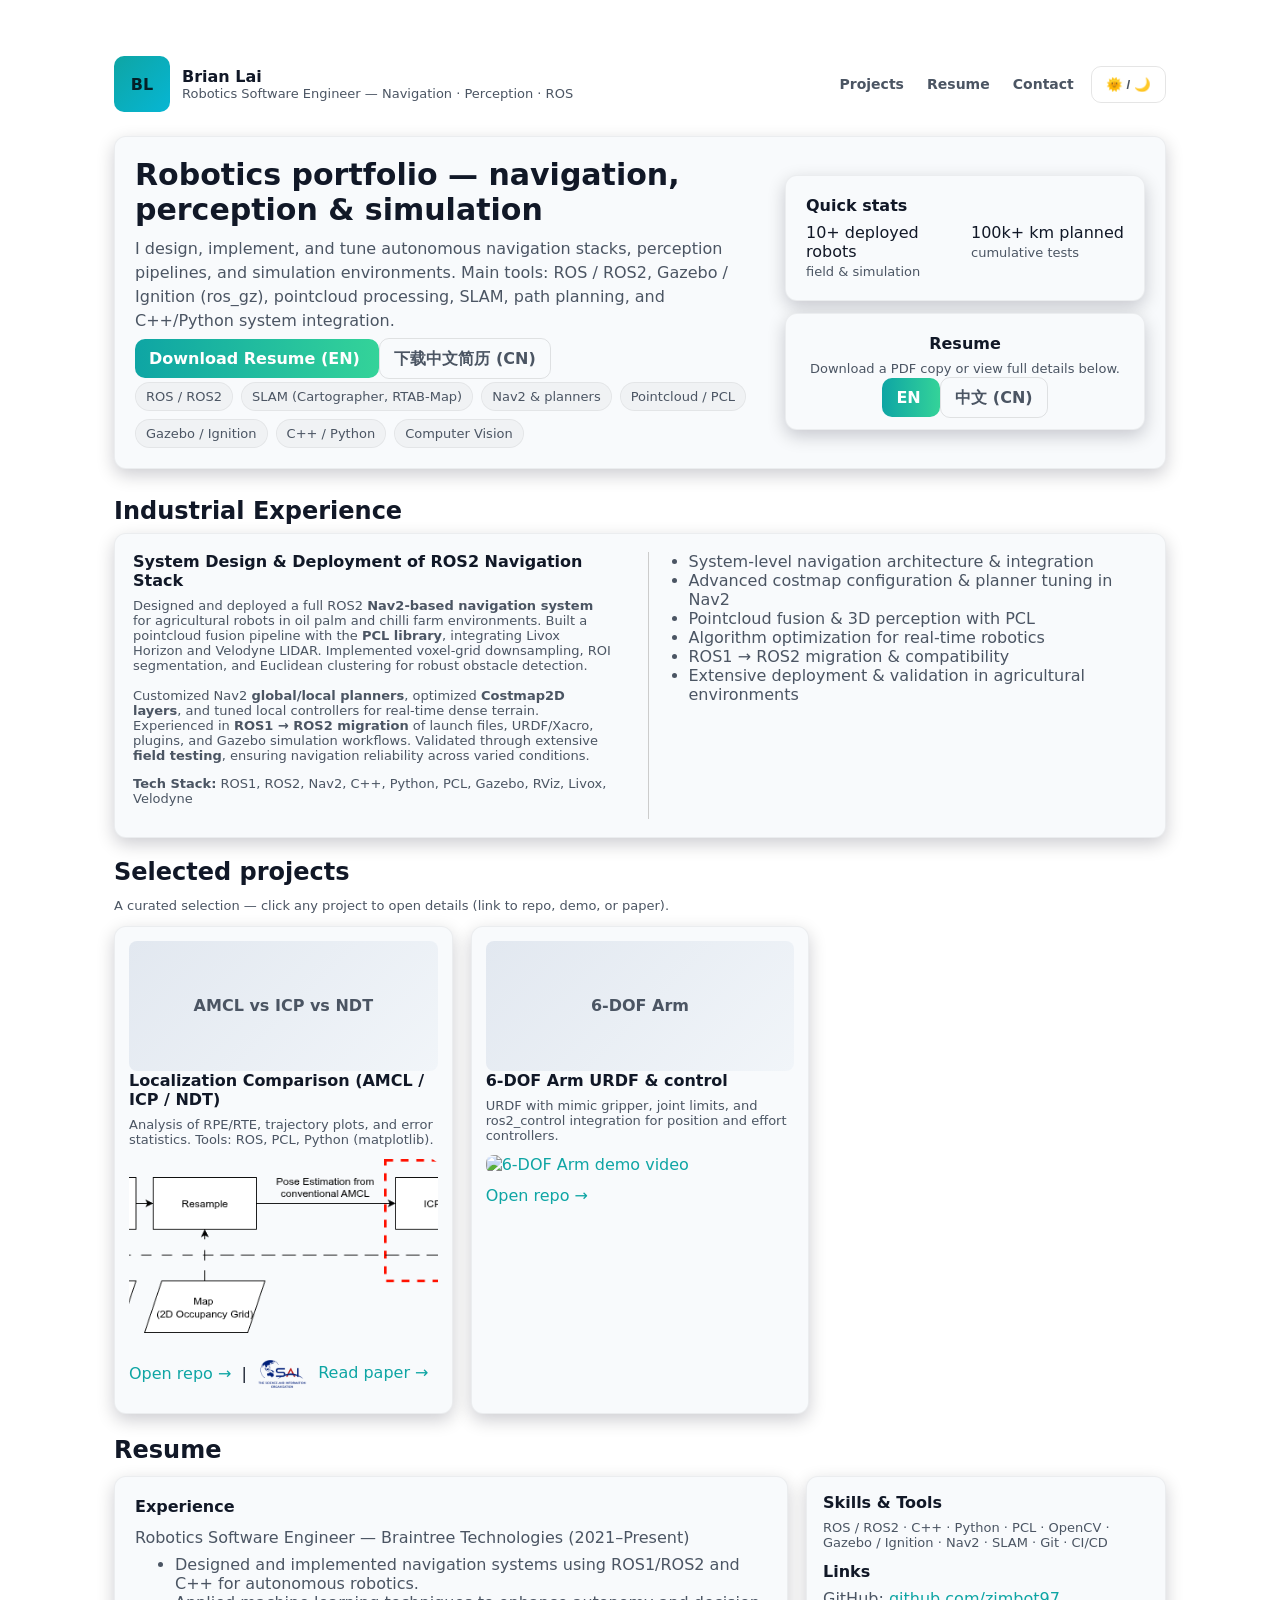
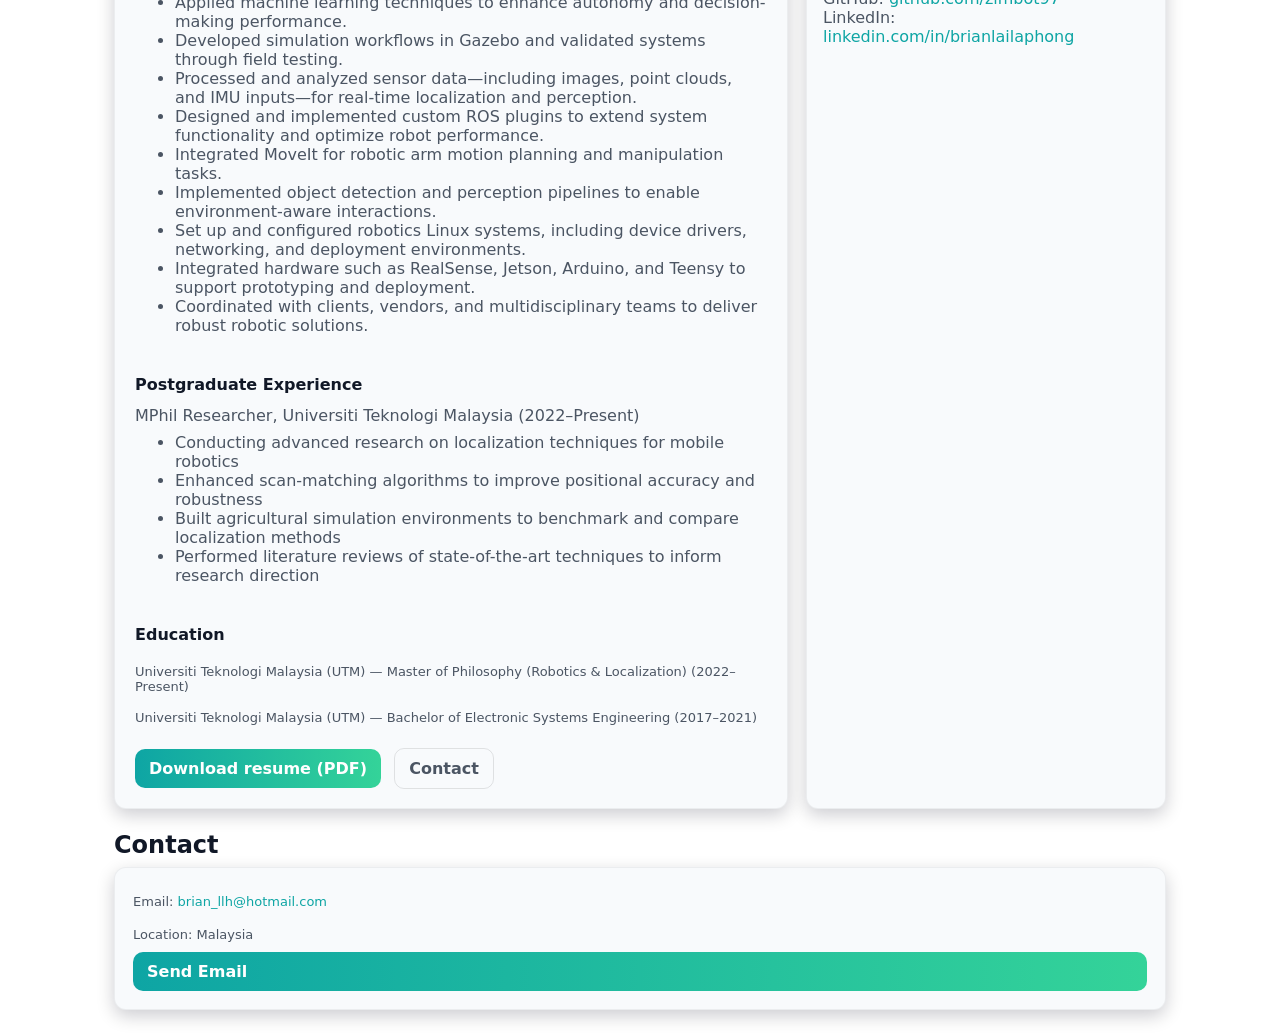
==== index.html @ ad62691c "button too long" ====
<!doctype html>
<html lang="en">
<head>
  <meta charset="utf-8" />
  <meta name="viewport" content="width=device-width,initial-scale=1" />
  <title>Robotics Portfolio — Brian Lai</title>
  <meta name="description" content="Robotics portfolio and resume — navigation, perception, simulation, and ROS projects." />
  <style>
    :root {
      --bg: #ffffff;
      --card: #f8fafc;
      --muted: #4b5563;
      --accent: #0ea5a4;
      --text: #111827;
    }

    [data-theme="dark"] {
      --bg: #0f1724;
      --card: #0b1220;
      --muted: #9aa4b2;
      --accent: #6ee7b7;
      --text: #e6eef6;
    }

    
    * { box-sizing: border-box; }
    html,body {
      height:100%;
      margin:0;
      font-family: Inter, ui-sans-serif, system-ui, -apple-system, "Segoe UI", Roboto, "Helvetica Neue", Arial;
      color: var(--text);
      /* background: linear-gradient(180deg,#f1f5f9 0%, var(--bg) 100%); */
      transition: background 0.3s, color 0.3s;
    }
    /* [data-theme="dark"] body {
      background: linear-gradient(180deg,#071428 0%, var(--bg) 100%);
    } */
     [data-theme="dark"] body {
      background: #000000;
    }

    /* Industrial section layout */
    .industrial-container {
      display: flex;
      gap: 20px;
    }

    .industrial-left {
      flex: 1;
      padding-right: 16px;
    }

    .industrial-divider {
      width: 1px;
      background: #ccc;
    }

    .industrial-right {
      flex: 1;
    }

    .industrial-right ul {
      margin: 0;
      padding-left: 20px;
      color: var(--muted);
    }

/* Responsive: hide left + divider on small screens */
@media (max-width: 768px) {
  .industrial-container {
    flex-direction: column;
  }
  .industrial-left,
  .industrial-divider {
    display: none;
  }
  .industrial-right {
    width: 100%;
  }
}

    a { color: var(--accent); text-decoration:none; }
    .wrap{max-width:1100px;margin:32px auto;padding:24px}
    header{display:flex;align-items:center;justify-content:space-between;margin-bottom:24px}
    .brand{display:flex;gap:12px;align-items:center}
    .logo{width:56px;height:56px;border-radius:10px;background:linear-gradient(135deg,#0ea5a4,#06b6d4);display:flex;align-items:center;justify-content:center;font-weight:700;color:#042028}
    nav a{margin-left:18px;font-weight:600;font-size:14px;color:var(--muted)}
    .hero{display:grid;grid-template-columns:1fr 360px;gap:28px;align-items:center;margin-bottom:28px}
    .card{background: var(--card);padding:20px;border-radius:12px;box-shadow:0 6px 18px rgba(2,6,23,0.2);border:1px solid rgba(0,0,0,0.05)}
    h1{margin:0;font-size:30px}
    p.lead{color:var(--muted);margin-top:10px;line-height:1.5}
    .ctas{margin-top:16px;display:flex;gap:12px}
    .btn{padding:10px 14px;border-radius:10px;font-weight:700;border:none;cursor:pointer}
    .btn-primary{background:linear-gradient(90deg,var(--accent),#34d399);color:#fff}
    .btn-ghost{background:transparent;color:var(--muted);border:1px solid rgba(0,0,0,0.1)}
    [data-theme="dark"] .btn-ghost{border:1px solid rgba(255,255,255,0.04)}
    .skills{display:flex;gap:8px;flex-wrap:wrap;margin-top:12px}
    .chip{background:rgba(0,0,0,0.03);padding:6px 10px;border-radius:999px;font-size:13px;color:var(--muted);border:1px solid rgba(0,0,0,0.05)}
    [data-theme="dark"] .chip{background:rgba(255,255,255,0.02);border:1px solid rgba(255,255,255,0.02)}

    /* Projects grid */
    .grid{display:grid;grid-template-columns:repeat(3,1fr);gap:18px}
    .project-title{font-size:16px;margin:0}
    .meta{color:var(--muted);font-size:13px;margin-top:8px}
    .proj-img{height:130px;border-radius:8px;background:linear-gradient(135deg,#e2e8f0,#f1f5f9);display:flex;align-items:center;justify-content:center;color:var(--muted);font-weight:700}
    [data-theme="dark"] .proj-img{background:linear-gradient(135deg,#072033,#0b1320)}

    /* Resume & contact */
    .two-col{display:grid;grid-template-columns:1fr 360px;gap:18px}
    .resume-card{display:flex;flex-direction:column;gap:12px}
    .download{display:inline-flex;align-items:center;gap:8px}

    footer{margin-top:36px;color:var(--muted);font-size:13px;text-align:center}

    /* Responsive */
    @media (max-width:960px){.hero{grid-template-columns:1fr} .two-col{grid-template-columns:1fr} .grid{grid-template-columns:repeat(2,1fr)} }
    @media (max-width:560px){.grid{grid-template-columns:1fr} .brand .logo{width:46px;height:46px}} 
  </style>
</head>
<body>
  <div class="wrap">
    <header>
      <div class="brand">
        <div class="logo">BL</div>
        <div>
          <div style="font-weight:800">Brian Lai</div>
          <div style="font-size:13px;color:var(--muted)">Robotics Software Engineer — Navigation · Perception · ROS</div>
        </div>
      </div>
      <nav>
        <a href="#projects">Projects</a>
        <a href="#resume">Resume</a>
        <a href="#contact">Contact</a>
        <!-- Theme toggle button -->
        <button id="theme-toggle" class="btn btn-ghost" style="margin-left:12px">🌞 / 🌙</button>
      </nav>
    </header>

    <!-- Hero -->
    <section class="hero card">
      <div>
        <h1>Robotics portfolio — navigation, perception & simulation</h1>
        <p class="lead">I design, implement, and tune autonomous navigation stacks, perception pipelines, and simulation environments. Main tools: ROS / ROS2, Gazebo / Ignition (ros_gz), pointcloud processing, SLAM, path planning, and C++/Python system integration.</p>

        <!-- <div class="ctas">
          <a class="btn btn-primary" href="#projects">View projects</a>
          <a class="btn btn-ghost" href="#resume">Download resume</a>
        </div> -->
        <a class="btn btn-primary" href="./resource/resume.pdf" download>
          Download Resume (EN)
        </a>

        <a class="btn btn-ghost" 
          href="./resource/resume_cn.pdf" 
          download 
          style="margin-top:8px">
          下载中文简历 (CN)
        </a>

        <div class="skills" aria-hidden>
          <div class="chip">ROS / ROS2</div>
          <div class="chip">SLAM (Cartographer, RTAB-Map)</div>
          <div class="chip">Nav2 & planners</div>
          <div class="chip">Pointcloud / PCL</div>
          <div class="chip">Gazebo / Ignition</div>
          <div class="chip">C++ / Python</div>
          <div class="chip">Computer Vision</div>
        </div>
      </div>

      <aside style="display:flex;flex-direction:column;gap:12px">
        <div class="card">
          <div style="font-weight:700">Quick stats</div>
          <div style="display:flex;gap:12px;margin-top:8px">
            <div style="flex:1;">10+ deployed robots<br><span class="meta">field & simulation</span></div>
            <div style="flex:1;">100k+ km planned<br><span class="meta">cumulative tests</span></div>
          </div>
        </div>

        <div class="card" style="text-align:center">
          <div style="font-weight:700">Resume</div>
          <div class="meta">Download a PDF copy or view full details below.</div>
          <div style="margin-top:12px">
            <!-- <a class="btn btn-primary" href="./resource/resume.pdf" download>Download resume (PDF)</a> -->
          <a class="btn btn-primary" href="./resource/resume.pdf" download>
            EN
          </a>

          <a class="btn btn-ghost" 
            href="./resource/resume_cn.pdf" 
            download 
            style="margin-top:8px">
            中文 (CN)
          </a>
          </div>
        </div>
      </aside>
    </section>

    <!-- Industrial -->
    <section id="industrial" style="margin-top:22px">
      <h2 style="margin-bottom:8px">Industrial Experience</h2>
      <div class="card" style="padding:18px; width:100%">

        <div class="industrial-container">
          <!-- Left (paragraph / detailed text) -->
          <div class="industrial-left">
            <h3 class="project-title">System Design & Deployment of ROS2 Navigation Stack</h3>
            <p class="meta">
              Designed and deployed a full ROS2 <b>Nav2-based navigation system</b> for agricultural robots 
              in oil palm and chilli farm environments. Built a pointcloud fusion pipeline with the <b>PCL library</b>, 
              integrating Livox Horizon and Velodyne LIDAR. Implemented voxel-grid downsampling, ROI segmentation, 
              and Euclidean clustering for robust obstacle detection. <br><br>
              Customized Nav2 <b>global/local planners</b>, optimized <b>Costmap2D layers</b>, 
              and tuned local controllers for real-time dense terrain. 
              Experienced in <b>ROS1 → ROS2 migration</b> of launch files, URDF/Xacro, plugins, 
              and Gazebo simulation workflows. Validated through extensive <b>field testing</b>, 
              ensuring navigation reliability across varied conditions.
            </p>
            <p class="meta" style="margin-top:8px">
              <b>Tech Stack:</b> ROS1, ROS2, Nav2, C++, Python, PCL, Gazebo, RViz, Livox, Velodyne
            </p>
          </div>

          <!-- Divider -->
          <div class="industrial-divider"></div>

          <!-- Right (point form) -->
          <div class="industrial-right">
            <ul>
              <li>System-level navigation architecture & integration</li>
              <li>Advanced costmap configuration & planner tuning in Nav2</li>
              <li>Pointcloud fusion & 3D perception with PCL</li>
              <li>Algorithm optimization for real-time robotics</li>
              <li>ROS1 → ROS2 migration & compatibility</li>
              <li>Extensive deployment & validation in agricultural environments</li>
            </ul>
          </div>
        </div>
      </div>
    </section>





    <!-- Projects -->
    <section id="projects" style="margin-top:18px">
      <h2 style="margin-bottom:12px">Selected projects</h2>
      <p class="meta">A curated selection — click any project to open details (link to repo, demo, or paper).</p>
      <div class="grid" style="margin-top:12px">

        <article class="card" style="padding:14px">
          <div class="proj-img">AMCL vs ICP vs NDT</div>
          <h3 class="project-title">Localization Comparison (AMCL / ICP / NDT)</h3>
          <div class="meta">
            Analysis of RPE/RTE, trajectory plots, and error statistics.  
            Tools: ROS, PCL, Python (matplotlib).
          </div>

          <!-- GitHub Thumbnail -->
          <div style="margin-top:12px">
            <a href="https://github.com/zimbot97/ros2_ws" target="_blank">
              <img src="./resource/proposed-high-res_1 11 Aug.png" 
                  alt="AMCL vs ICP vs NDT project thumbnail" 
                  style="width:100%; aspect-ratio:16/9; object-fit:cover; border-radius:8px">
            </a>
          </div>

          <!-- Links -->
          <div style="margin-top:12px">
            <a href="https://github.com/zimbot97/ros2_ws" aria-label="Open project">Open repo →</a> &nbsp;|&nbsp; 
            <a href="https://thesai.org/Publications/ViewPaper?Volume=16&Issue=3&Code=ijacsa&SerialNo=100" aria-label="Read paper">
              <img src="./resource/sai.png" alt="Paper Logo" style="height:50px; vertical-align:middle; margin-right:6px;">
              Read paper →
            </a>
          </div>
        </article>

        <article class="card" style="padding:14px">
          <div class="proj-img">6-DOF Arm</div>
          <h3 class="project-title">6-DOF Arm URDF & control</h3>
          <div class="meta">
            URDF with mimic gripper, joint limits, and ros2_control integration for position and effort controllers.
          </div>

          <!-- YouTube Thumbnail -->
          <div style="margin-top:12px">
            <a href="https://www.youtube.com/watch?v=IXoSNhc9wtE" target="_blank">
              <img src="https://img.youtube.com/vi/IXoSNhc9wtE/0.jpg" 
                  alt="6-DOF Arm demo video" 
                  style="width:100%; aspect-ratio:16/9; object-fit:cover; border-radius:8px">
            </a>
          </div>

          <!-- GitHub Link -->
          <div style="margin-top:12px">
            <a href="https://github.com/zimbot97/6dof_robotics_arm">Open repo →</a>
          </div>
        </article>


      </div>
    </section>

    

    <!-- Resume -->
    <section id="resume" style="margin-top:22px">
      <h2 style="margin-bottom:8px">Resume</h2>
      <div class="two-col" style="margin-top:12px">
        <div class="card resume-card">
          
          <!-- Experience -->
          <div style="font-weight:800">Experience</div>
          <div style="color:var(--muted)">
            Robotics Software Engineer — Braintree Technologies (2021–Present)
            <ul style="margin-top:8px;color:var(--muted)">
              <li>Designed and implemented navigation systems using ROS1/ROS2 and C++ for autonomous robotics.</li>
              <li>Applied machine learning techniques to enhance autonomy and decision-making performance.</li>
              <li>Developed simulation workflows in Gazebo and validated systems through field testing.</li>
              <li>Processed and analyzed sensor data—including images, point clouds, and IMU inputs—for real-time localization and perception.</li>
              <li>Designed and implemented custom ROS plugins to extend system functionality and optimize robot performance.</li>
              <li>Integrated MoveIt for robotic arm motion planning and manipulation tasks.</li>
              <li>Implemented object detection and perception pipelines to enable environment-aware interactions.</li>
              <li>Set up and configured robotics Linux systems, including device drivers, networking, and deployment environments.</li>
              <li>Integrated hardware such as RealSense, Jetson, Arduino, and Teensy to support prototyping and deployment.</li>
              <li>Coordinated with clients, vendors, and multidisciplinary teams to deliver robust robotic solutions.</li>
            </ul>
          </div>

          <!-- Postgraduate Experience -->
          <div style="font-weight:800;margin-top:12px">Postgraduate Experience</div>
          <div style="color:var(--muted)">
            MPhil Researcher, Universiti Teknologi Malaysia (2022–Present)
            <ul style="margin-top:8px;color:var(--muted)">
              <li>Conducting advanced research on localization techniques for mobile robotics</li>
              <li>Enhanced scan-matching algorithms to improve positional accuracy and robustness</li>
              <li>Built agricultural simulation environments to benchmark and compare localization methods</li>
              <li>Performed literature reviews of state-of-the-art techniques to inform research direction</li>
            </ul>
          </div>

          <!-- Education -->
          <div style="font-weight:800;margin-top:12px">Education</div>
          <div class="meta">
            Universiti Teknologi Malaysia (UTM) — Master of Philosophy (Robotics & Localization) (2022–Present)
          </div>
          <div class="meta" style="margin-top:4px">
            Universiti Teknologi Malaysia (UTM) — Bachelor of Electronic Systems Engineering (2017–2021)
          </div>

          <!-- Resume download & contact -->
          <div style="margin-top:12px">
            <a class="btn btn-primary download" href="./resource/resume.pdf" download>Download resume (PDF)</a>
            <a class="btn btn-ghost" style="margin-left:8px" href="#contact">Contact</a>
          </div>
        </div>

        <!-- Sidebar -->
        <aside class="card" style="padding:16px">
          <div style="font-weight:700">Skills & Tools</div>
          <div class="meta" style="margin-top:8px">
            ROS / ROS2 · C++ · Python · PCL · OpenCV · Gazebo / Ignition · Nav2 · SLAM · Git · CI/CD
          </div>

          <div style="margin-top:12px">
            <div style="font-weight:700">Links</div>
            <div style="margin-top:8px;color:var(--muted)">
              <div>GitHub: <a href="https://github.com/zimbot97">github.com/zimbot97</a></div>
              <div>LinkedIn: <a href="https://linkedin.com/in/brianlailaphong">linkedin.com/in/brianlailaphong</a></div>
            </div>
          </div>
        </aside>
      </div>
    </section>

    <!-- Contact -->
    <section id="contact" style="margin-top:22px">
      <h2 style="margin-bottom:8px">Contact</h2>
      <div class="card" style="padding:18px;display:flex;flex-direction:column;gap:10px">
        <div class="meta">Email: <a href="mailto:brian_llh@hotmail.com">brian_llh@hotmail.com</a></div>
        <div class="meta">Location: Malaysia</div>

        <!-- Mailto button -->
        <a class="btn btn-primary" 
          href="mailto:brian_llh@hotmail.com?subject=Contact from Website&body=Hi Brian,">
          Send Email
        </a>
      </div>
    </section>

  </div>

  <script>
    const root = document.documentElement;
    const toggleBtn = document.getElementById("theme-toggle");

    // Load saved theme or system preference
    const savedTheme = localStorage.getItem("theme");
    if (savedTheme) {
      root.setAttribute("data-theme", savedTheme);
    } else if (window.matchMedia("(prefers-color-scheme: dark)").matches) {
      root.setAttribute("data-theme", "dark");
    }

    toggleBtn.addEventListener("click", () => {
      if (root.getAttribute("data-theme") === "dark") {
        root.setAttribute("data-theme", "light");
        localStorage.setItem("theme", "light");
      } else {
        root.setAttribute("data-theme", "dark");
        localStorage.setItem("theme", "dark");
      }
    });
  </script>

  <!-- Google tag (gtag.js) -->
<script async src="https://www.googletagmanager.com/gtag/js?id=G-XYKCB21JE3"></script>
<script>
  window.dataLayer = window.dataLayer || [];
  function gtag(){dataLayer.push(arguments);}
  gtag('js', new Date());

  gtag('config', 'G-XYKCB21JE3');
</script>
</body>
</html>
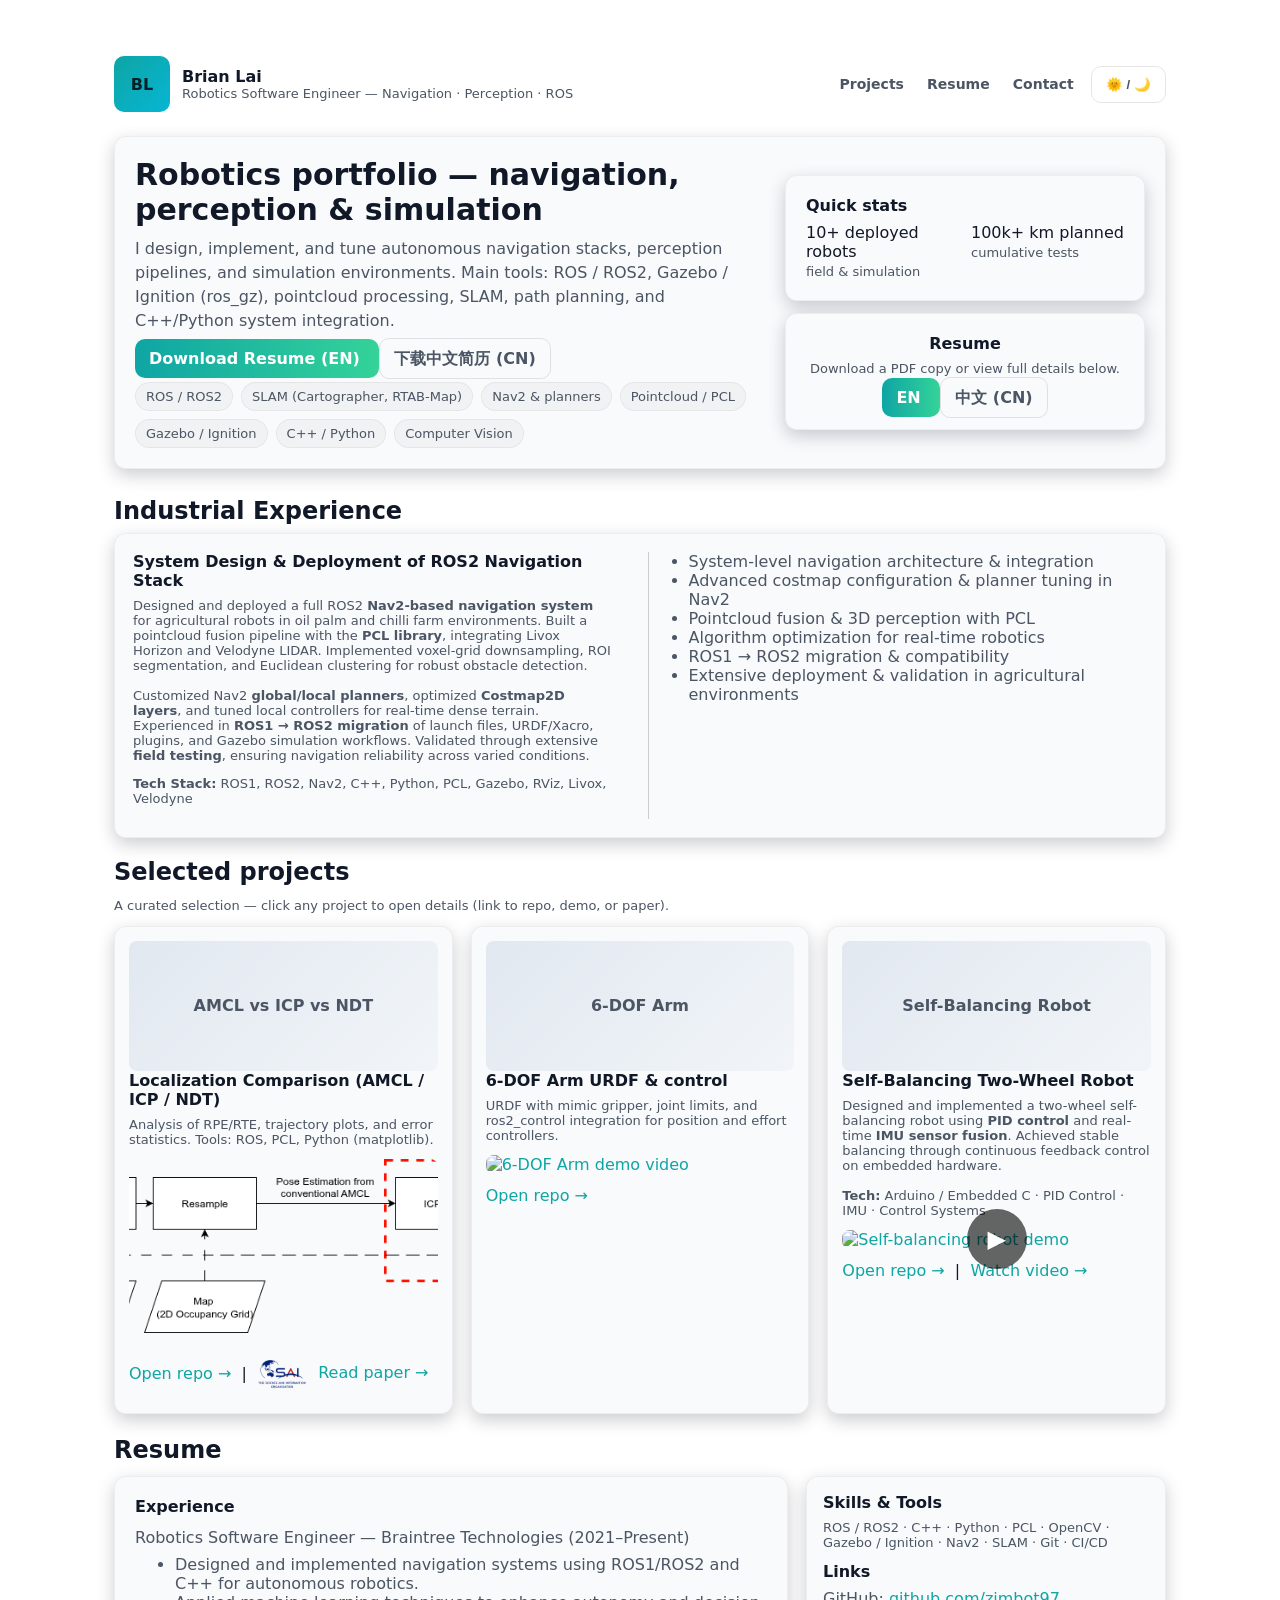
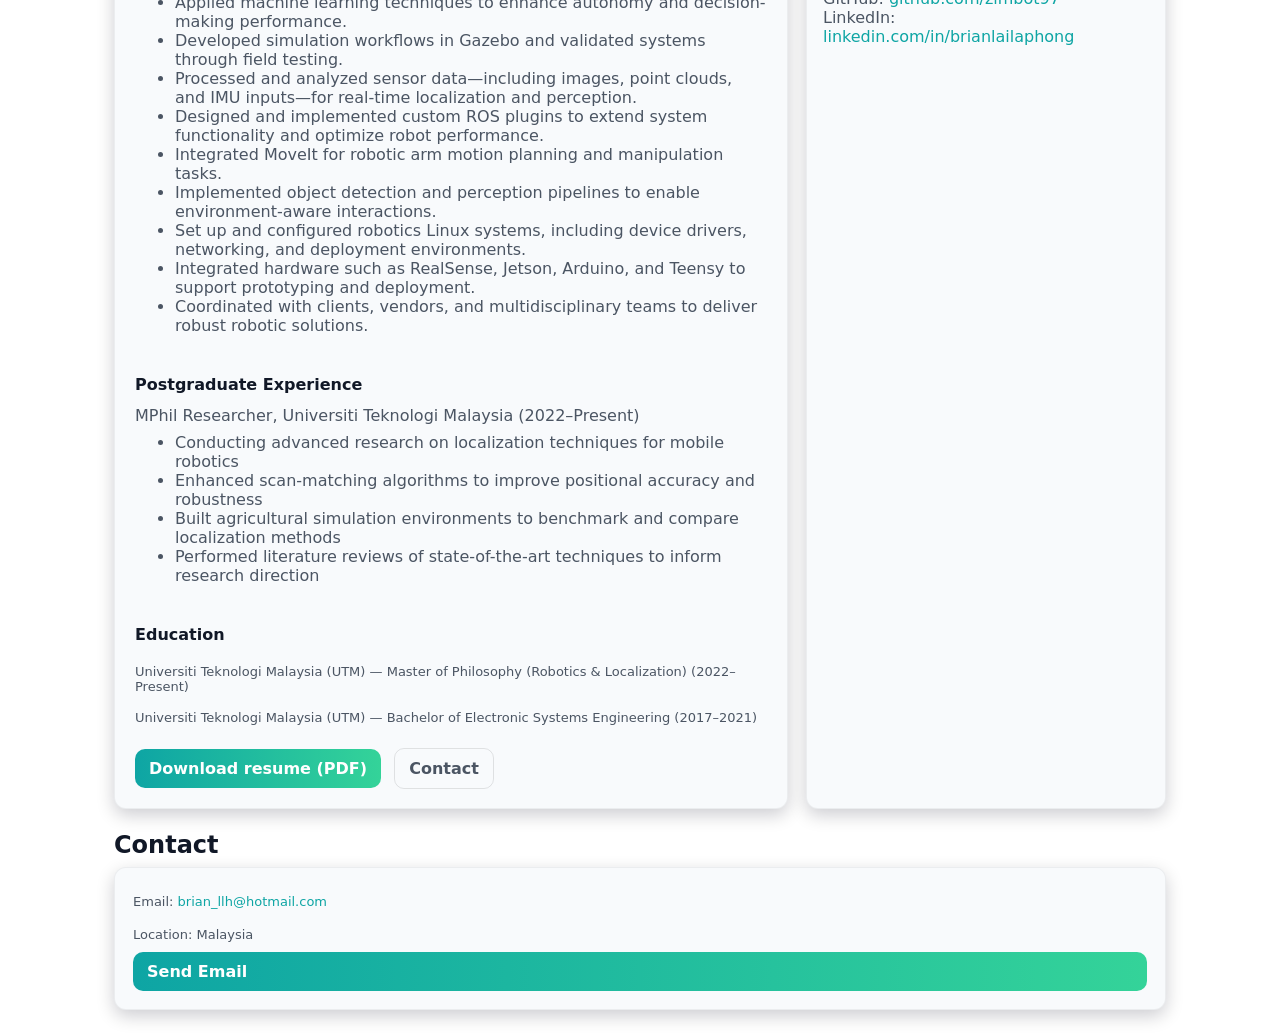
==== commit 6ca5f02a: "Update index.html" ====
--- a/index.html
+++ b/index.html
@@ -296,6 +296,59 @@
           <!-- GitHub Link -->
           <div style="margin-top:12px">
             <a href="https://github.com/zimbot97/6dof_robotics_arm">Open repo →</a>
+          </div>
+        </article>
+
+        <article class="card" style="padding:14px">
+          <div class="proj-img">Self-Balancing Robot</div>
+          <h3 class="project-title">Self-Balancing Two-Wheel Robot</h3>
+
+          <div class="meta">
+            Designed and implemented a two-wheel self-balancing robot using 
+            <b>PID control</b> and real-time <b>IMU sensor fusion</b>.
+            Achieved stable balancing through continuous feedback control 
+            on embedded hardware.
+            <br><br>
+            <b>Tech:</b> Arduino / Embedded C · PID Control · IMU · Control Systems
+          </div>
+
+          <!-- YouTube Thumbnail with Play Button -->
+          <div style="margin-top:12px; position:relative;">
+            <a href="https://www.youtube.com/watch?v=rlDmU0SHkQA" target="_blank">
+              <img 
+                src="https://img.youtube.com/vi/rlDmU0SHkQA/maxresdefault.jpg"
+                alt="Self-balancing robot demo"
+                style="width:100%; aspect-ratio:16/9; object-fit:cover; border-radius:8px"
+              >
+              
+              <!-- Play button overlay -->
+              <div style="
+                position:absolute;
+                top:50%; left:50%;
+                transform:translate(-50%, -50%);
+                background:rgba(0,0,0,0.6);
+                border-radius:50%;
+                width:60px; height:60px;
+                display:flex;
+                align-items:center;
+                justify-content:center;
+                color:white;
+                font-size:24px;
+              ">
+                ▶
+              </div>
+            </a>
+          </div>
+
+          <!-- Links -->
+          <div style="margin-top:12px">
+            <a href="https://github.com/zimbot97/Self-balancing-two-wheels-robot" target="_blank">
+              Open repo →
+            </a>
+            &nbsp;|&nbsp;
+            <a href="https://www.youtube.com/watch?v=rlDmU0SHkQA" target="_blank">
+              Watch video →
+            </a>
           </div>
         </article>
 
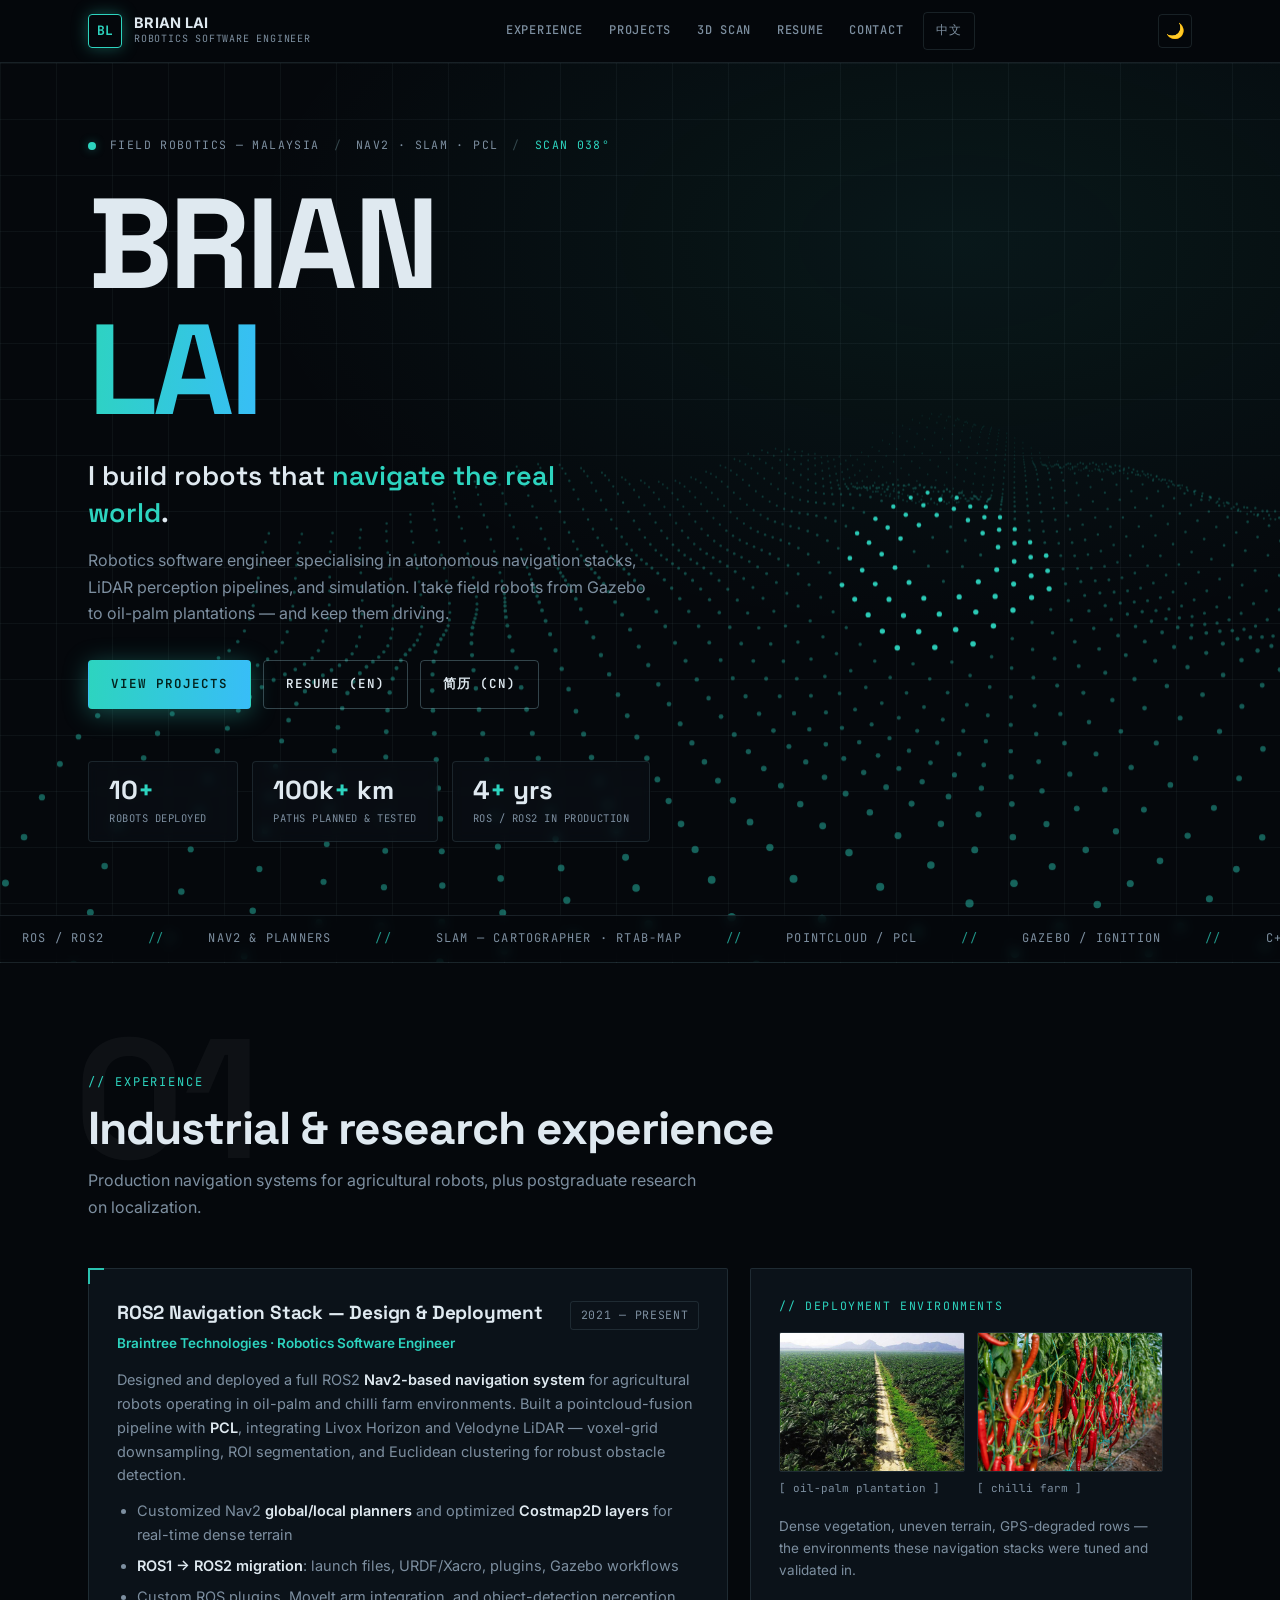
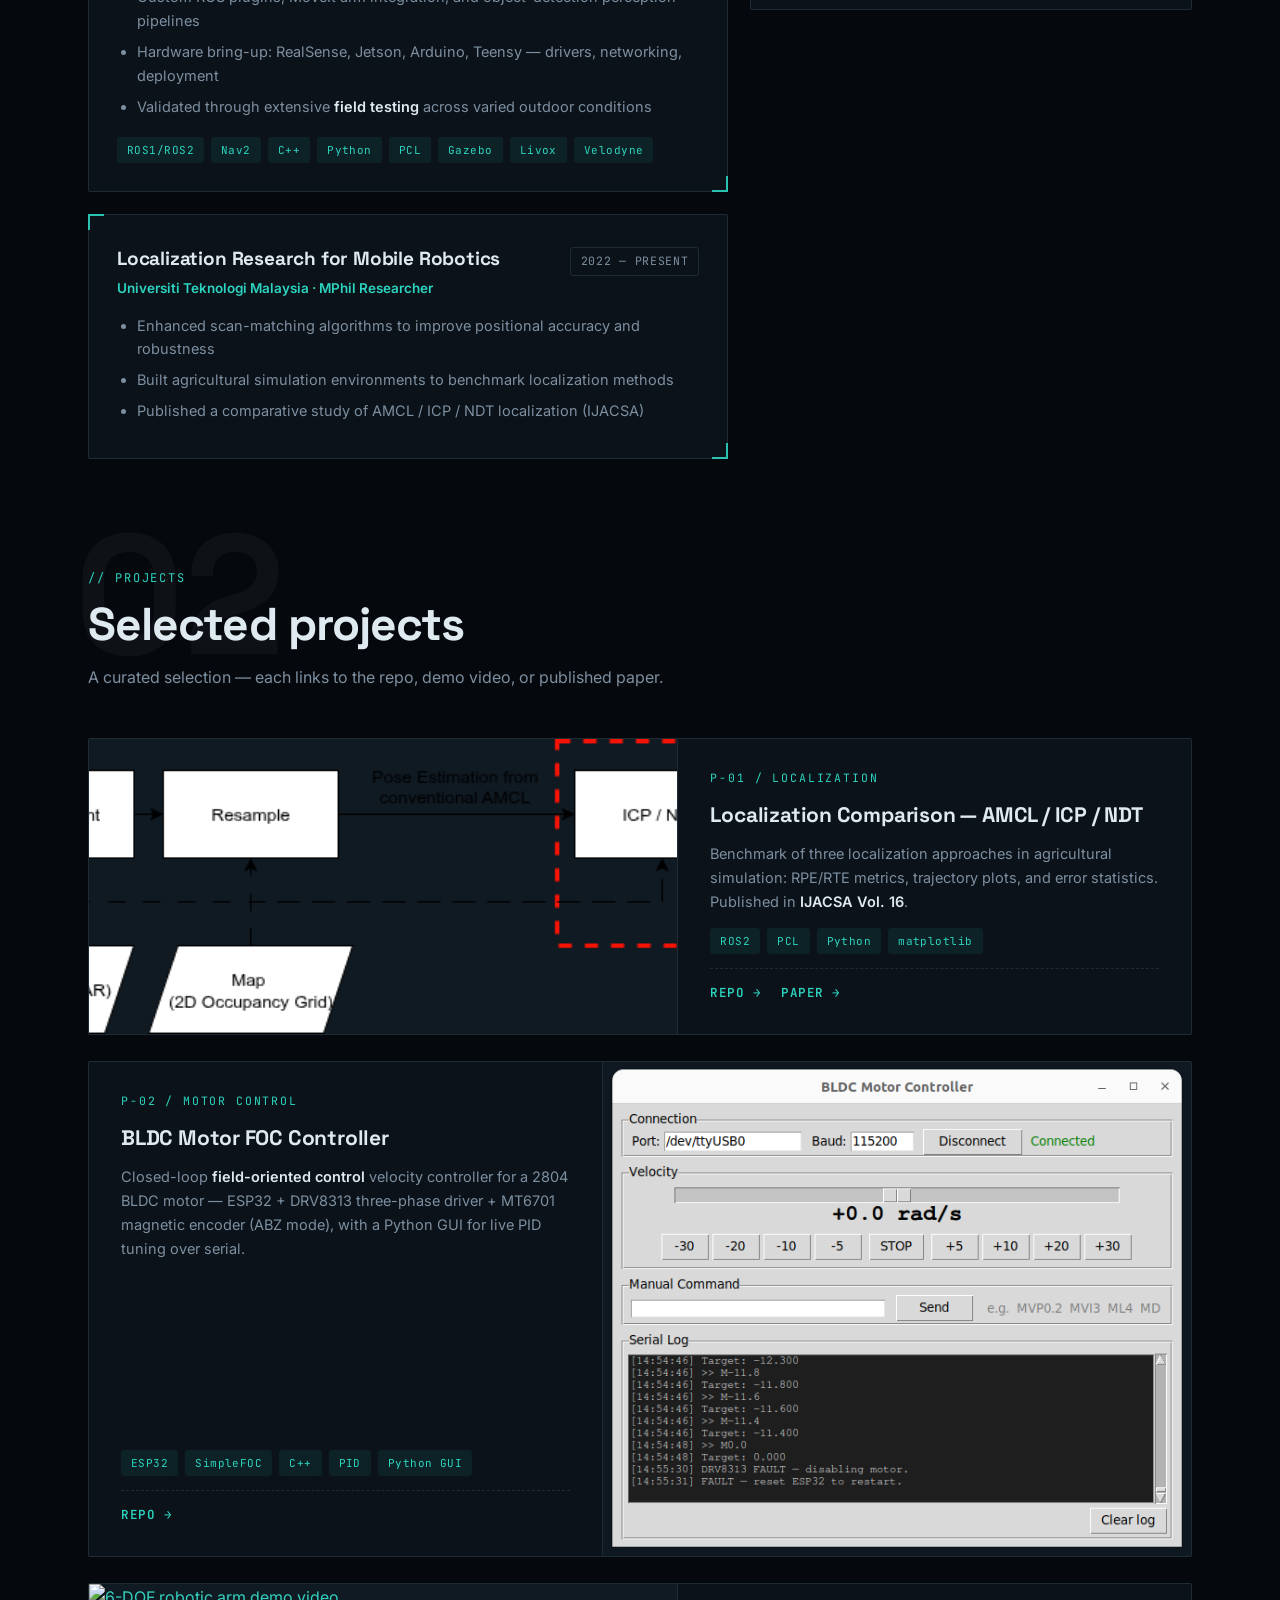
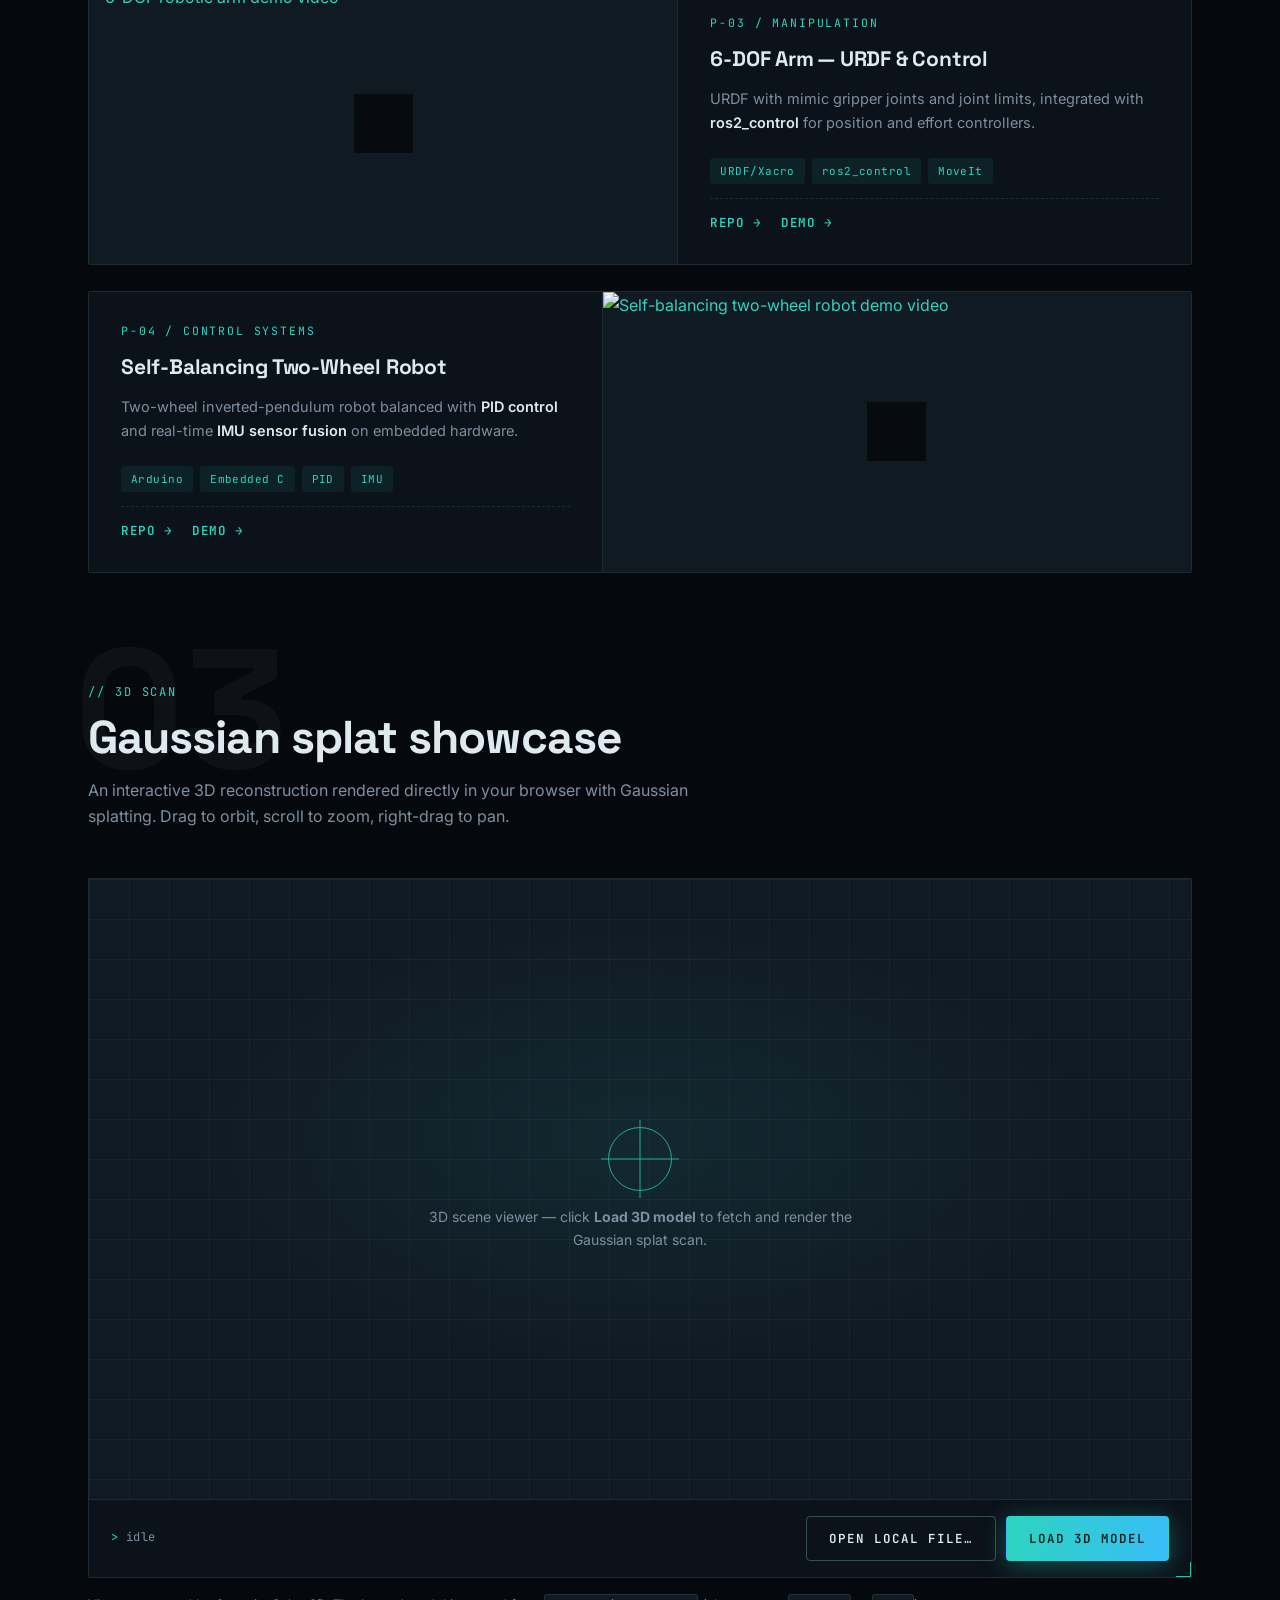
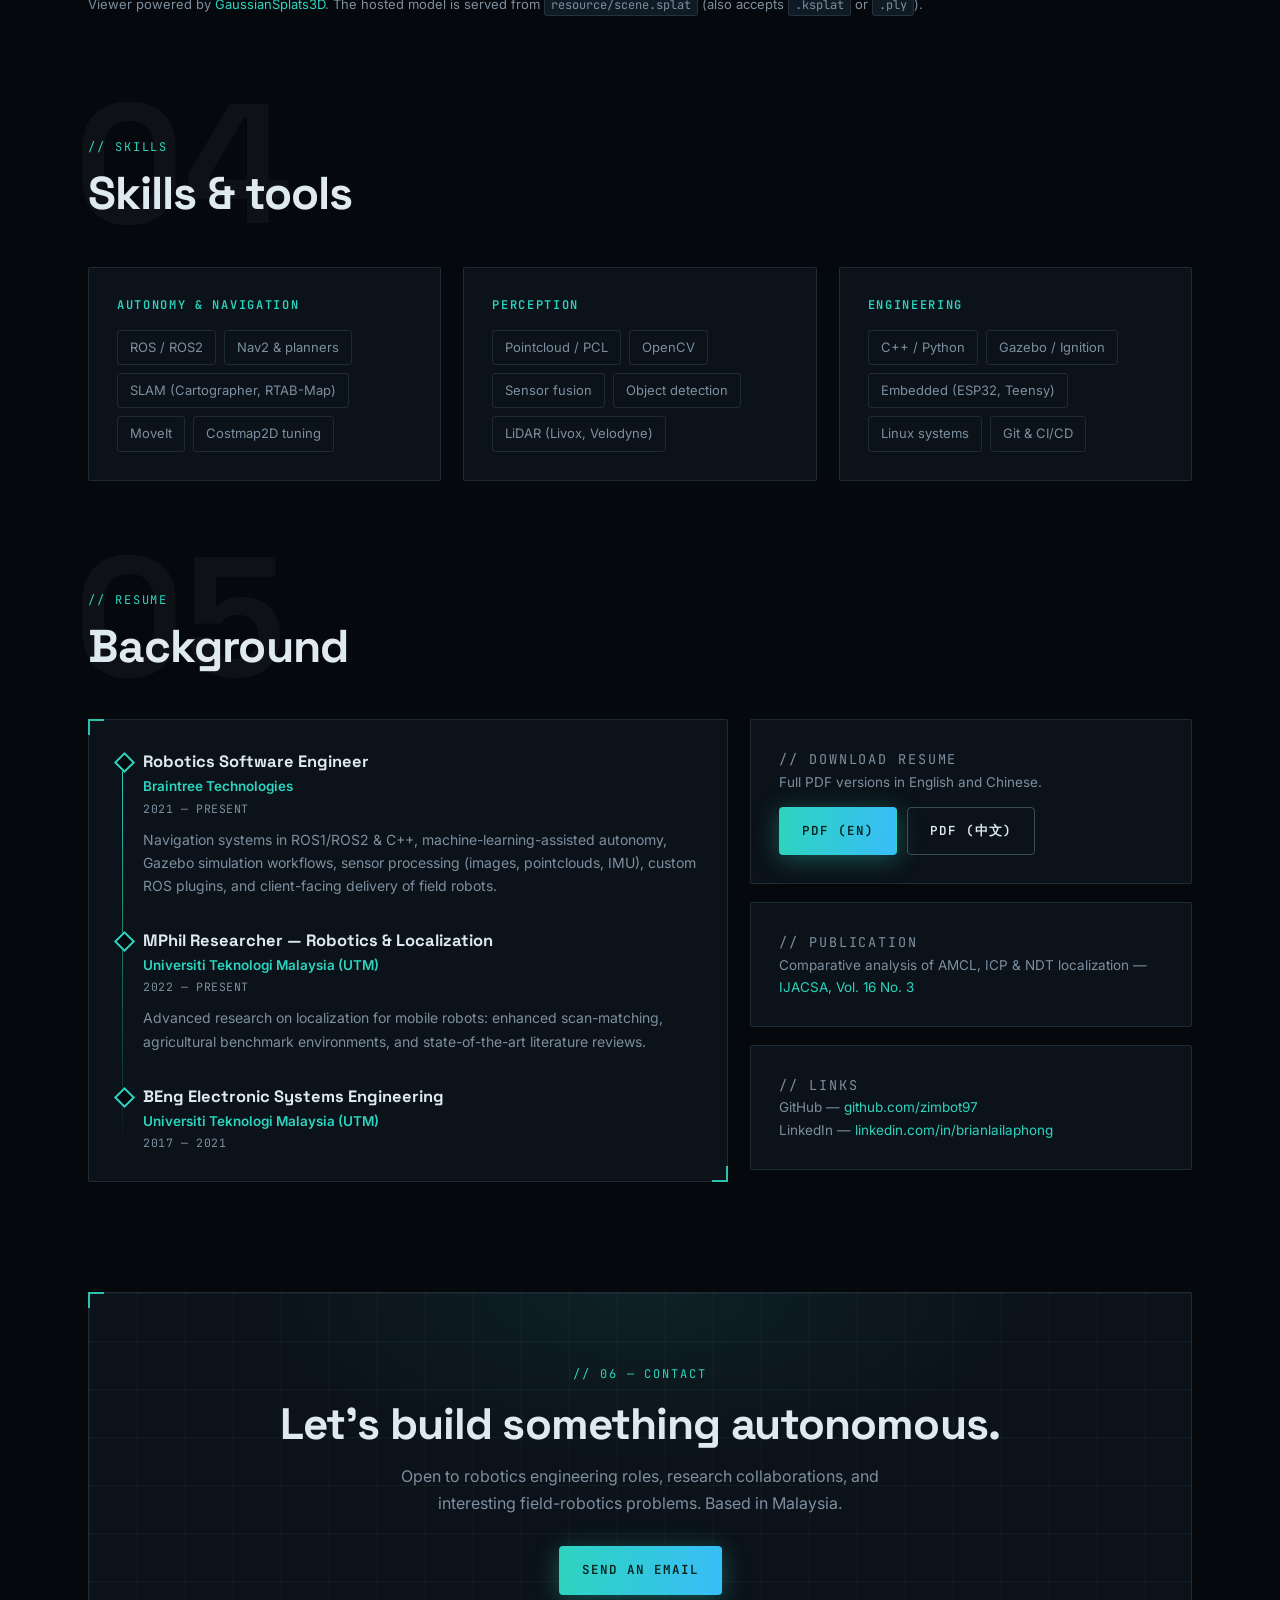
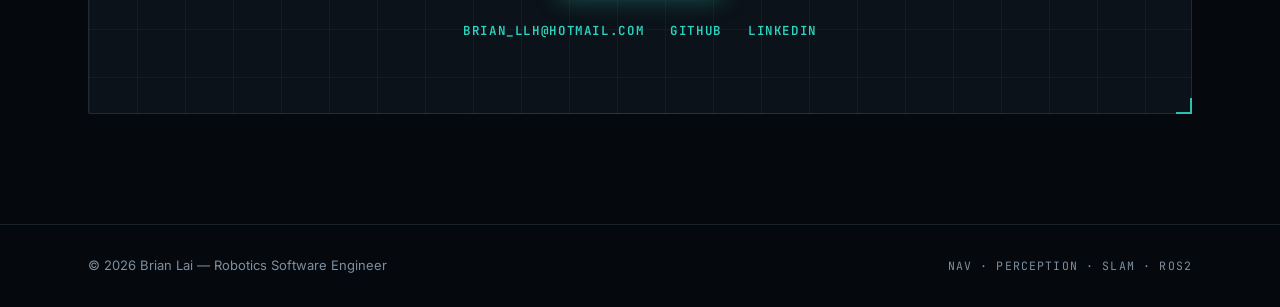
==== commit 801eb5be: "redesign modern" ====
--- a/index.html
+++ b/index.html
@@ -3,479 +3,467 @@
 <head>
   <meta charset="utf-8" />
   <meta name="viewport" content="width=device-width,initial-scale=1" />
-  <title>Robotics Portfolio — Brian Lai</title>
-  <meta name="description" content="Robotics portfolio and resume — navigation, perception, simulation, and ROS projects." />
-  <style>
-    :root {
-      --bg: #ffffff;
-      --card: #f8fafc;
-      --muted: #4b5563;
-      --accent: #0ea5a4;
-      --text: #111827;
+  <title>Brian Lai — Robotics Software Engineer</title>
+  <meta name="description" content="Robotics portfolio of Brian Lai — autonomous navigation, perception, SLAM, and ROS/ROS2 systems for field robots." />
+  <meta property="og:title" content="Brian Lai — Robotics Software Engineer" />
+  <meta property="og:description" content="Autonomous navigation, perception, SLAM, and ROS/ROS2 systems for field robots." />
+  <meta property="og:type" content="website" />
+
+  <link rel="preconnect" href="https://fonts.googleapis.com" />
+  <link rel="preconnect" href="https://fonts.gstatic.com" crossorigin />
+  <link href="https://fonts.googleapis.com/css2?family=Inter:wght@400;500;600;700&family=Space+Grotesk:wght@500;600;700&family=JetBrains+Mono:wght@400;500;600&display=swap" rel="stylesheet" />
+  <link rel="stylesheet" href="./assets/style.css" />
+
+  <!-- Gaussian splat viewer (lazy-loaded on demand by assets/main.js) -->
+  <script type="importmap">
+  {
+    "imports": {
+      "three": "https://unpkg.com/three@0.160.0/build/three.module.js",
+      "@mkkellogg/gaussian-splats-3d": "https://unpkg.com/@mkkellogg/gaussian-splats-3d@0.4/build/gaussian-splats-3d.module.js"
     }
-
-    [data-theme="dark"] {
-      --bg: #0f1724;
-      --card: #0b1220;
-      --muted: #9aa4b2;
-      --accent: #6ee7b7;
-      --text: #e6eef6;
-    }
-
-    
-    * { box-sizing: border-box; }
-    html,body {
-      height:100%;
-      margin:0;
-      font-family: Inter, ui-sans-serif, system-ui, -apple-system, "Segoe UI", Roboto, "Helvetica Neue", Arial;
-      color: var(--text);
-      /* background: linear-gradient(180deg,#f1f5f9 0%, var(--bg) 100%); */
-      transition: background 0.3s, color 0.3s;
-    }
-    /* [data-theme="dark"] body {
-      background: linear-gradient(180deg,#071428 0%, var(--bg) 100%);
-    } */
-     [data-theme="dark"] body {
-      background: #000000;
-    }
-
-    /* Industrial section layout */
-    .industrial-container {
-      display: flex;
-      gap: 20px;
-    }
-
-    .industrial-left {
-      flex: 1;
-      padding-right: 16px;
-    }
-
-    .industrial-divider {
-      width: 1px;
-      background: #ccc;
-    }
-
-    .industrial-right {
-      flex: 1;
-    }
-
-    .industrial-right ul {
-      margin: 0;
-      padding-left: 20px;
-      color: var(--muted);
-    }
-
-/* Responsive: hide left + divider on small screens */
-@media (max-width: 768px) {
-  .industrial-container {
-    flex-direction: column;
   }
-  .industrial-left,
-  .industrial-divider {
-    display: none;
-  }
-  .industrial-right {
-    width: 100%;
-  }
-}
-
-    a { color: var(--accent); text-decoration:none; }
-    .wrap{max-width:1100px;margin:32px auto;padding:24px}
-    header{display:flex;align-items:center;justify-content:space-between;margin-bottom:24px}
-    .brand{display:flex;gap:12px;align-items:center}
-    .logo{width:56px;height:56px;border-radius:10px;background:linear-gradient(135deg,#0ea5a4,#06b6d4);display:flex;align-items:center;justify-content:center;font-weight:700;color:#042028}
-    nav a{margin-left:18px;font-weight:600;font-size:14px;color:var(--muted)}
-    .hero{display:grid;grid-template-columns:1fr 360px;gap:28px;align-items:center;margin-bottom:28px}
-    .card{background: var(--card);padding:20px;border-radius:12px;box-shadow:0 6px 18px rgba(2,6,23,0.2);border:1px solid rgba(0,0,0,0.05)}
-    h1{margin:0;font-size:30px}
-    p.lead{color:var(--muted);margin-top:10px;line-height:1.5}
-    .ctas{margin-top:16px;display:flex;gap:12px}
-    .btn{padding:10px 14px;border-radius:10px;font-weight:700;border:none;cursor:pointer}
-    .btn-primary{background:linear-gradient(90deg,var(--accent),#34d399);color:#fff}
-    .btn-ghost{background:transparent;color:var(--muted);border:1px solid rgba(0,0,0,0.1)}
-    [data-theme="dark"] .btn-ghost{border:1px solid rgba(255,255,255,0.04)}
-    .skills{display:flex;gap:8px;flex-wrap:wrap;margin-top:12px}
-    .chip{background:rgba(0,0,0,0.03);padding:6px 10px;border-radius:999px;font-size:13px;color:var(--muted);border:1px solid rgba(0,0,0,0.05)}
-    [data-theme="dark"] .chip{background:rgba(255,255,255,0.02);border:1px solid rgba(255,255,255,0.02)}
-
-    /* Projects grid */
-    .grid{display:grid;grid-template-columns:repeat(3,1fr);gap:18px}
-    .project-title{font-size:16px;margin:0}
-    .meta{color:var(--muted);font-size:13px;margin-top:8px}
-    .proj-img{height:130px;border-radius:8px;background:linear-gradient(135deg,#e2e8f0,#f1f5f9);display:flex;align-items:center;justify-content:center;color:var(--muted);font-weight:700}
-    [data-theme="dark"] .proj-img{background:linear-gradient(135deg,#072033,#0b1320)}
-
-    /* Resume & contact */
-    .two-col{display:grid;grid-template-columns:1fr 360px;gap:18px}
-    .resume-card{display:flex;flex-direction:column;gap:12px}
-    .download{display:inline-flex;align-items:center;gap:8px}
-
-    footer{margin-top:36px;color:var(--muted);font-size:13px;text-align:center}
-
-    /* Responsive */
-    @media (max-width:960px){.hero{grid-template-columns:1fr} .two-col{grid-template-columns:1fr} .grid{grid-template-columns:repeat(2,1fr)} }
-    @media (max-width:560px){.grid{grid-template-columns:1fr} .brand .logo{width:46px;height:46px}} 
-  </style>
+  </script>
 </head>
 <body>
-  <div class="wrap">
-    <header>
-      <div class="brand">
+
+  <!-- ================= Navigation ================= -->
+  <nav class="nav">
+    <div class="wrap nav-inner">
+      <a class="brand" href="#top">
         <div class="logo">BL</div>
         <div>
-          <div style="font-weight:800">Brian Lai</div>
-          <div style="font-size:13px;color:var(--muted)">Robotics Software Engineer — Navigation · Perception · ROS</div>
-        </div>
-      </div>
-      <nav>
+          <div class="brand-name">BRIAN LAI</div>
+          <div class="brand-role">Robotics Software Engineer</div>
+        </div>
+      </a>
+
+      <div class="nav-links" id="nav-links">
+        <a href="#experience">Experience</a>
         <a href="#projects">Projects</a>
+        <a href="#showcase">3D Scan</a>
         <a href="#resume">Resume</a>
         <a href="#contact">Contact</a>
-        <!-- Theme toggle button -->
-        <button id="theme-toggle" class="btn btn-ghost" style="margin-left:12px">🌞 / 🌙</button>
-      </nav>
-    </header>
-
-    <!-- Hero -->
-    <section class="hero card">
-      <div>
-        <h1>Robotics portfolio — navigation, perception & simulation</h1>
-        <p class="lead">I design, implement, and tune autonomous navigation stacks, perception pipelines, and simulation environments. Main tools: ROS / ROS2, Gazebo / Ignition (ros_gz), pointcloud processing, SLAM, path planning, and C++/Python system integration.</p>
-
-        <!-- <div class="ctas">
-          <a class="btn btn-primary" href="#projects">View projects</a>
-          <a class="btn btn-ghost" href="#resume">Download resume</a>
-        </div> -->
-        <a class="btn btn-primary" href="./resource/resume.pdf" download>
-          Download Resume (EN)
-        </a>
-
-        <a class="btn btn-ghost" 
-          href="./resource/resume_cn.pdf" 
-          download 
-          style="margin-top:8px">
-          下载中文简历 (CN)
-        </a>
-
-        <div class="skills" aria-hidden>
-          <div class="chip">ROS / ROS2</div>
-          <div class="chip">SLAM (Cartographer, RTAB-Map)</div>
-          <div class="chip">Nav2 & planners</div>
-          <div class="chip">Pointcloud / PCL</div>
-          <div class="chip">Gazebo / Ignition</div>
-          <div class="chip">C++ / Python</div>
-          <div class="chip">Computer Vision</div>
-        </div>
-      </div>
-
-      <aside style="display:flex;flex-direction:column;gap:12px">
-        <div class="card">
-          <div style="font-weight:700">Quick stats</div>
-          <div style="display:flex;gap:12px;margin-top:8px">
-            <div style="flex:1;">10+ deployed robots<br><span class="meta">field & simulation</span></div>
-            <div style="flex:1;">100k+ km planned<br><span class="meta">cumulative tests</span></div>
-          </div>
-        </div>
-
-        <div class="card" style="text-align:center">
-          <div style="font-weight:700">Resume</div>
-          <div class="meta">Download a PDF copy or view full details below.</div>
-          <div style="margin-top:12px">
-            <!-- <a class="btn btn-primary" href="./resource/resume.pdf" download>Download resume (PDF)</a> -->
-          <a class="btn btn-primary" href="./resource/resume.pdf" download>
-            EN
+        <a class="lang" href="./index_zh.html">中文</a>
+      </div>
+
+      <div style="display:flex;gap:8px;align-items:center">
+        <button id="theme-toggle" class="icon-btn" aria-label="Toggle theme">🌙</button>
+        <button id="nav-burger" class="icon-btn nav-burger" aria-label="Menu">☰</button>
+      </div>
+    </div>
+  </nav>
+
+  <!-- ================= Hero ================= -->
+  <header class="hero" id="top">
+    <canvas id="pointcloud" aria-hidden="true"></canvas>
+
+    <div class="wrap hero-inner">
+      <div class="hud-line mono">
+        <span class="dot"></span>
+        <span>Field Robotics — Malaysia</span>
+        <span class="hud-sep">/</span>
+        <span>Nav2 · SLAM · PCL</span>
+        <span class="hud-sep">/</span>
+        <span id="hud-scan">SCAN 000°</span>
+      </div>
+
+      <h1 class="hero-name">Brian<br /><span class="accent">Lai</span></h1>
+
+      <p class="hero-tagline">I build robots that <em>navigate the real world</em>.</p>
+
+      <p class="lead">
+        Robotics software engineer specialising in autonomous navigation stacks,
+        LiDAR perception pipelines, and simulation. I take field robots from
+        Gazebo to oil-palm plantations — and keep them driving.
+      </p>
+
+      <div class="ctas">
+        <a class="btn btn-primary" href="#projects">View projects</a>
+        <a class="btn btn-ghost" href="./resource/resume.pdf" download>Resume (EN)</a>
+        <a class="btn btn-ghost" href="./resource/resume_cn.pdf" download>简历 (CN)</a>
+      </div>
+
+      <div class="hero-stats">
+        <div class="stat">
+          <div class="stat-num">10<em>+</em></div>
+          <div class="stat-label">Robots deployed</div>
+        </div>
+        <div class="stat">
+          <div class="stat-num">100k<em>+</em> km</div>
+          <div class="stat-label">Paths planned &amp; tested</div>
+        </div>
+        <div class="stat">
+          <div class="stat-num">4<em>+</em> yrs</div>
+          <div class="stat-label">ROS / ROS2 in production</div>
+        </div>
+      </div>
+    </div>
+
+    <div class="ticker" aria-hidden="true">
+      <div class="ticker-track">
+        <div class="ticker-group">
+          <span>ROS / ROS2</span><span>Nav2 &amp; planners</span><span>SLAM — Cartographer · RTAB-Map</span>
+          <span>Pointcloud / PCL</span><span>Gazebo / Ignition</span><span>C++ / Python</span>
+          <span>Computer vision</span><span>MoveIt</span><span>Livox · Velodyne LiDAR</span>
+        </div>
+        <div class="ticker-group">
+          <span>ROS / ROS2</span><span>Nav2 &amp; planners</span><span>SLAM — Cartographer · RTAB-Map</span>
+          <span>Pointcloud / PCL</span><span>Gazebo / Ignition</span><span>C++ / Python</span>
+          <span>Computer vision</span><span>MoveIt</span><span>Livox · Velodyne LiDAR</span>
+        </div>
+      </div>
+    </div>
+  </header>
+
+  <main class="wrap">
+
+    <!-- ================= Experience ================= -->
+    <section class="section" id="experience">
+      <div class="section-head reveal">
+        <span class="ghost-num">01</span>
+        <div class="section-index mono">// Experience</div>
+        <h2>Industrial &amp; research experience</h2>
+        <p>Production navigation systems for agricultural robots, plus postgraduate research on localization.</p>
+      </div>
+
+      <div class="exp-grid">
+        <div class="exp-main">
+          <article class="card corners reveal">
+            <div class="exp-header">
+              <div>
+                <h3>ROS2 Navigation Stack — Design &amp; Deployment</h3>
+                <div class="exp-org">Braintree Technologies · Robotics Software Engineer</div>
+              </div>
+              <div class="exp-date">2021 — PRESENT</div>
+            </div>
+            <div class="exp-body">
+              Designed and deployed a full ROS2 <b>Nav2-based navigation system</b> for
+              agricultural robots operating in oil-palm and chilli farm environments.
+              Built a pointcloud-fusion pipeline with <b>PCL</b>, integrating Livox Horizon
+              and Velodyne LiDAR — voxel-grid downsampling, ROI segmentation, and Euclidean
+              clustering for robust obstacle detection.
+              <ul>
+                <li>Customized Nav2 <b>global/local planners</b> and optimized <b>Costmap2D layers</b> for real-time dense terrain</li>
+                <li><b>ROS1 → ROS2 migration</b>: launch files, URDF/Xacro, plugins, Gazebo workflows</li>
+                <li>Custom ROS plugins, MoveIt arm integration, and object-detection perception pipelines</li>
+                <li>Hardware bring-up: RealSense, Jetson, Arduino, Teensy — drivers, networking, deployment</li>
+                <li>Validated through extensive <b>field testing</b> across varied outdoor conditions</li>
+              </ul>
+            </div>
+            <div class="tags" style="margin-top:18px">
+              <span class="tag">ROS1/ROS2</span><span class="tag">Nav2</span><span class="tag">C++</span>
+              <span class="tag">Python</span><span class="tag">PCL</span><span class="tag">Gazebo</span>
+              <span class="tag">Livox</span><span class="tag">Velodyne</span>
+            </div>
+          </article>
+
+          <article class="card corners reveal">
+            <div class="exp-header">
+              <div>
+                <h3>Localization Research for Mobile Robotics</h3>
+                <div class="exp-org">Universiti Teknologi Malaysia · MPhil Researcher</div>
+              </div>
+              <div class="exp-date">2022 — PRESENT</div>
+            </div>
+            <div class="exp-body">
+              <ul style="margin-top:0">
+                <li>Enhanced scan-matching algorithms to improve positional accuracy and robustness</li>
+                <li>Built agricultural simulation environments to benchmark localization methods</li>
+                <li>Published a comparative study of AMCL / ICP / NDT localization (IJACSA)</li>
+              </ul>
+            </div>
+          </article>
+        </div>
+
+        <aside class="card reveal">
+          <p class="panel-label">// Deployment environments</p>
+          <div class="field-photos">
+            <figure>
+              <img src="./resource/palm_oil.jpg" alt="Oil palm plantation deployment environment" loading="lazy" />
+              <figcaption>[ oil-palm plantation ]</figcaption>
+            </figure>
+            <figure>
+              <img src="./resource/chilli.jpg" alt="Chilli farm deployment environment" loading="lazy" />
+              <figcaption>[ chilli farm ]</figcaption>
+            </figure>
+          </div>
+          <p class="side-note">
+            Dense vegetation, uneven terrain, GPS-degraded rows — the environments these
+            navigation stacks were tuned and validated in.
+          </p>
+        </aside>
+      </div>
+    </section>
+
+    <!-- ================= Projects ================= -->
+    <section class="section" id="projects">
+      <div class="section-head reveal">
+        <span class="ghost-num">02</span>
+        <div class="section-index mono">// Projects</div>
+        <h2>Selected projects</h2>
+        <p>A curated selection — each links to the repo, demo video, or published paper.</p>
+      </div>
+
+      <div class="projects">
+
+        <article class="card proj reveal">
+          <a class="proj-media" href="https://github.com/zimbot97/ros2_ws" target="_blank" rel="noopener">
+            <img src="./resource/proposed-high-res_1 11 Aug.png" alt="AMCL vs ICP vs NDT trajectory comparison" loading="lazy" />
           </a>
-
-          <a class="btn btn-ghost" 
-            href="./resource/resume_cn.pdf" 
-            download 
-            style="margin-top:8px">
-            中文 (CN)
+          <div class="proj-info">
+            <div class="proj-id">P-01 / LOCALIZATION</div>
+            <h3>Localization Comparison — AMCL / ICP / NDT</h3>
+            <p class="proj-desc">
+              Benchmark of three localization approaches in agricultural simulation:
+              RPE/RTE metrics, trajectory plots, and error statistics.
+              Published in <b>IJACSA Vol. 16</b>.
+            </p>
+            <div class="tags">
+              <span class="tag">ROS2</span><span class="tag">PCL</span><span class="tag">Python</span><span class="tag">matplotlib</span>
+            </div>
+            <div class="proj-links">
+              <a href="https://github.com/zimbot97/ros2_ws" target="_blank" rel="noopener">Repo →</a>
+              <a href="https://thesai.org/Publications/ViewPaper?Volume=16&Issue=3&Code=ijacsa&SerialNo=100" target="_blank" rel="noopener">Paper →</a>
+            </div>
+          </div>
+        </article>
+
+        <article class="card proj flip reveal">
+          <a class="proj-media" href="https://github.com/zimbot97/bldc_motor_test" target="_blank" rel="noopener">
+            <img src="./resource/bldc_motor_ui.png" alt="BLDC motor controller Python UI" loading="lazy" />
           </a>
-          </div>
-        </div>
-      </aside>
-    </section>
-
-    <!-- Industrial -->
-    <section id="industrial" style="margin-top:22px">
-      <h2 style="margin-bottom:8px">Industrial Experience</h2>
-      <div class="card" style="padding:18px; width:100%">
-
-        <div class="industrial-container">
-          <!-- Left (paragraph / detailed text) -->
-          <div class="industrial-left">
-            <h3 class="project-title">System Design & Deployment of ROS2 Navigation Stack</h3>
-            <p class="meta">
-              Designed and deployed a full ROS2 <b>Nav2-based navigation system</b> for agricultural robots 
-              in oil palm and chilli farm environments. Built a pointcloud fusion pipeline with the <b>PCL library</b>, 
-              integrating Livox Horizon and Velodyne LIDAR. Implemented voxel-grid downsampling, ROI segmentation, 
-              and Euclidean clustering for robust obstacle detection. <br><br>
-              Customized Nav2 <b>global/local planners</b>, optimized <b>Costmap2D layers</b>, 
-              and tuned local controllers for real-time dense terrain. 
-              Experienced in <b>ROS1 → ROS2 migration</b> of launch files, URDF/Xacro, plugins, 
-              and Gazebo simulation workflows. Validated through extensive <b>field testing</b>, 
-              ensuring navigation reliability across varied conditions.
-            </p>
-            <p class="meta" style="margin-top:8px">
-              <b>Tech Stack:</b> ROS1, ROS2, Nav2, C++, Python, PCL, Gazebo, RViz, Livox, Velodyne
-            </p>
-          </div>
-
-          <!-- Divider -->
-          <div class="industrial-divider"></div>
-
-          <!-- Right (point form) -->
-          <div class="industrial-right">
-            <ul>
-              <li>System-level navigation architecture & integration</li>
-              <li>Advanced costmap configuration & planner tuning in Nav2</li>
-              <li>Pointcloud fusion & 3D perception with PCL</li>
-              <li>Algorithm optimization for real-time robotics</li>
-              <li>ROS1 → ROS2 migration & compatibility</li>
-              <li>Extensive deployment & validation in agricultural environments</li>
-            </ul>
-          </div>
-        </div>
-      </div>
-    </section>
-
-
-
-
-
-    <!-- Projects -->
-    <section id="projects" style="margin-top:18px">
-      <h2 style="margin-bottom:12px">Selected projects</h2>
-      <p class="meta">A curated selection — click any project to open details (link to repo, demo, or paper).</p>
-      <div class="grid" style="margin-top:12px">
-
-        <article class="card" style="padding:14px">
-          <div class="proj-img">AMCL vs ICP vs NDT</div>
-          <h3 class="project-title">Localization Comparison (AMCL / ICP / NDT)</h3>
-          <div class="meta">
-            Analysis of RPE/RTE, trajectory plots, and error statistics.  
-            Tools: ROS, PCL, Python (matplotlib).
-          </div>
-
-          <!-- GitHub Thumbnail -->
-          <div style="margin-top:12px">
-            <a href="https://github.com/zimbot97/ros2_ws" target="_blank">
-              <img src="./resource/proposed-high-res_1 11 Aug.png" 
-                  alt="AMCL vs ICP vs NDT project thumbnail" 
-                  style="width:100%; aspect-ratio:16/9; object-fit:cover; border-radius:8px">
-            </a>
-          </div>
-
-          <!-- Links -->
-          <div style="margin-top:12px">
-            <a href="https://github.com/zimbot97/ros2_ws" aria-label="Open project">Open repo →</a> &nbsp;|&nbsp; 
-            <a href="https://thesai.org/Publications/ViewPaper?Volume=16&Issue=3&Code=ijacsa&SerialNo=100" aria-label="Read paper">
-              <img src="./resource/sai.png" alt="Paper Logo" style="height:50px; vertical-align:middle; margin-right:6px;">
-              Read paper →
-            </a>
+          <div class="proj-info">
+            <div class="proj-id">P-02 / MOTOR CONTROL</div>
+            <h3>BLDC Motor FOC Controller</h3>
+            <p class="proj-desc">
+              Closed-loop <b>field-oriented control</b> velocity controller for a 2804 BLDC
+              motor — ESP32 + DRV8313 three-phase driver + MT6701 magnetic encoder (ABZ mode),
+              with a Python GUI for live PID tuning over serial.
+            </p>
+            <div class="tags">
+              <span class="tag">ESP32</span><span class="tag">SimpleFOC</span><span class="tag">C++</span><span class="tag">PID</span><span class="tag">Python GUI</span>
+            </div>
+            <div class="proj-links">
+              <a href="https://github.com/zimbot97/bldc_motor_test" target="_blank" rel="noopener">Repo →</a>
+            </div>
           </div>
         </article>
 
-        <article class="card" style="padding:14px">
-          <div class="proj-img">6-DOF Arm</div>
-          <h3 class="project-title">6-DOF Arm URDF & control</h3>
-          <div class="meta">
-            URDF with mimic gripper, joint limits, and ros2_control integration for position and effort controllers.
-          </div>
-
-          <!-- YouTube Thumbnail -->
-          <div style="margin-top:12px">
-            <a href="https://www.youtube.com/watch?v=IXoSNhc9wtE" target="_blank">
-              <img src="https://img.youtube.com/vi/IXoSNhc9wtE/0.jpg" 
-                  alt="6-DOF Arm demo video" 
-                  style="width:100%; aspect-ratio:16/9; object-fit:cover; border-radius:8px">
-            </a>
-          </div>
-
-          <!-- GitHub Link -->
-          <div style="margin-top:12px">
-            <a href="https://github.com/zimbot97/6dof_robotics_arm">Open repo →</a>
+        <article class="card proj reveal">
+          <a class="proj-media" href="https://www.youtube.com/watch?v=IXoSNhc9wtE" target="_blank" rel="noopener">
+            <img src="https://img.youtube.com/vi/IXoSNhc9wtE/hqdefault.jpg" alt="6-DOF robotic arm demo video" loading="lazy" />
+            <span class="play-badge">▶</span>
+          </a>
+          <div class="proj-info">
+            <div class="proj-id">P-03 / MANIPULATION</div>
+            <h3>6-DOF Arm — URDF &amp; Control</h3>
+            <p class="proj-desc">
+              URDF with mimic gripper joints and joint limits, integrated with
+              <b>ros2_control</b> for position and effort controllers.
+            </p>
+            <div class="tags">
+              <span class="tag">URDF/Xacro</span><span class="tag">ros2_control</span><span class="tag">MoveIt</span>
+            </div>
+            <div class="proj-links">
+              <a href="https://github.com/zimbot97/6dof_robotics_arm" target="_blank" rel="noopener">Repo →</a>
+              <a href="https://www.youtube.com/watch?v=IXoSNhc9wtE" target="_blank" rel="noopener">Demo →</a>
+            </div>
           </div>
         </article>
 
-        <article class="card" style="padding:14px">
-          <div class="proj-img">Self-Balancing Robot</div>
-          <h3 class="project-title">Self-Balancing Two-Wheel Robot</h3>
-
-          <div class="meta">
-            Designed and implemented a two-wheel self-balancing robot using 
-            <b>PID control</b> and real-time <b>IMU sensor fusion</b>.
-            Achieved stable balancing through continuous feedback control 
-            on embedded hardware.
-            <br><br>
-            <b>Tech:</b> Arduino / Embedded C · PID Control · IMU · Control Systems
-          </div>
-
-          <!-- YouTube Thumbnail with Play Button -->
-          <div style="margin-top:12px; position:relative;">
-            <a href="https://www.youtube.com/watch?v=rlDmU0SHkQA" target="_blank">
-              <img 
-                src="https://img.youtube.com/vi/rlDmU0SHkQA/maxresdefault.jpg"
-                alt="Self-balancing robot demo"
-                style="width:100%; aspect-ratio:16/9; object-fit:cover; border-radius:8px"
-              >
-              
-              <!-- Play button overlay -->
-              <div style="
-                position:absolute;
-                top:50%; left:50%;
-                transform:translate(-50%, -50%);
-                background:rgba(0,0,0,0.6);
-                border-radius:50%;
-                width:60px; height:60px;
-                display:flex;
-                align-items:center;
-                justify-content:center;
-                color:white;
-                font-size:24px;
-              ">
-                ▶
-              </div>
-            </a>
-          </div>
-
-          <!-- Links -->
-          <div style="margin-top:12px">
-            <a href="https://github.com/zimbot97/Self-balancing-two-wheels-robot" target="_blank">
-              Open repo →
-            </a>
-            &nbsp;|&nbsp;
-            <a href="https://www.youtube.com/watch?v=rlDmU0SHkQA" target="_blank">
-              Watch video →
-            </a>
+        <article class="card proj flip reveal">
+          <a class="proj-media" href="https://www.youtube.com/watch?v=rlDmU0SHkQA" target="_blank" rel="noopener">
+            <img src="https://img.youtube.com/vi/rlDmU0SHkQA/maxresdefault.jpg" alt="Self-balancing two-wheel robot demo video" loading="lazy" />
+            <span class="play-badge">▶</span>
+          </a>
+          <div class="proj-info">
+            <div class="proj-id">P-04 / CONTROL SYSTEMS</div>
+            <h3>Self-Balancing Two-Wheel Robot</h3>
+            <p class="proj-desc">
+              Two-wheel inverted-pendulum robot balanced with <b>PID control</b> and
+              real-time <b>IMU sensor fusion</b> on embedded hardware.
+            </p>
+            <div class="tags">
+              <span class="tag">Arduino</span><span class="tag">Embedded C</span><span class="tag">PID</span><span class="tag">IMU</span>
+            </div>
+            <div class="proj-links">
+              <a href="https://github.com/zimbot97/Self-balancing-two-wheels-robot" target="_blank" rel="noopener">Repo →</a>
+              <a href="https://www.youtube.com/watch?v=rlDmU0SHkQA" target="_blank" rel="noopener">Demo →</a>
+            </div>
           </div>
         </article>
 
-
-      </div>
-    </section>
-
-    
-
-    <!-- Resume -->
-    <section id="resume" style="margin-top:22px">
-      <h2 style="margin-bottom:8px">Resume</h2>
-      <div class="two-col" style="margin-top:12px">
-        <div class="card resume-card">
-          
-          <!-- Experience -->
-          <div style="font-weight:800">Experience</div>
-          <div style="color:var(--muted)">
-            Robotics Software Engineer — Braintree Technologies (2021–Present)
-            <ul style="margin-top:8px;color:var(--muted)">
-              <li>Designed and implemented navigation systems using ROS1/ROS2 and C++ for autonomous robotics.</li>
-              <li>Applied machine learning techniques to enhance autonomy and decision-making performance.</li>
-              <li>Developed simulation workflows in Gazebo and validated systems through field testing.</li>
-              <li>Processed and analyzed sensor data—including images, point clouds, and IMU inputs—for real-time localization and perception.</li>
-              <li>Designed and implemented custom ROS plugins to extend system functionality and optimize robot performance.</li>
-              <li>Integrated MoveIt for robotic arm motion planning and manipulation tasks.</li>
-              <li>Implemented object detection and perception pipelines to enable environment-aware interactions.</li>
-              <li>Set up and configured robotics Linux systems, including device drivers, networking, and deployment environments.</li>
-              <li>Integrated hardware such as RealSense, Jetson, Arduino, and Teensy to support prototyping and deployment.</li>
-              <li>Coordinated with clients, vendors, and multidisciplinary teams to deliver robust robotic solutions.</li>
-            </ul>
-          </div>
-
-          <!-- Postgraduate Experience -->
-          <div style="font-weight:800;margin-top:12px">Postgraduate Experience</div>
-          <div style="color:var(--muted)">
-            MPhil Researcher, Universiti Teknologi Malaysia (2022–Present)
-            <ul style="margin-top:8px;color:var(--muted)">
-              <li>Conducting advanced research on localization techniques for mobile robotics</li>
-              <li>Enhanced scan-matching algorithms to improve positional accuracy and robustness</li>
-              <li>Built agricultural simulation environments to benchmark and compare localization methods</li>
-              <li>Performed literature reviews of state-of-the-art techniques to inform research direction</li>
-            </ul>
-          </div>
-
-          <!-- Education -->
-          <div style="font-weight:800;margin-top:12px">Education</div>
-          <div class="meta">
-            Universiti Teknologi Malaysia (UTM) — Master of Philosophy (Robotics & Localization) (2022–Present)
-          </div>
-          <div class="meta" style="margin-top:4px">
-            Universiti Teknologi Malaysia (UTM) — Bachelor of Electronic Systems Engineering (2017–2021)
-          </div>
-
-          <!-- Resume download & contact -->
-          <div style="margin-top:12px">
-            <a class="btn btn-primary download" href="./resource/resume.pdf" download>Download resume (PDF)</a>
-            <a class="btn btn-ghost" style="margin-left:8px" href="#contact">Contact</a>
-          </div>
-        </div>
-
-        <!-- Sidebar -->
-        <aside class="card" style="padding:16px">
-          <div style="font-weight:700">Skills & Tools</div>
-          <div class="meta" style="margin-top:8px">
-            ROS / ROS2 · C++ · Python · PCL · OpenCV · Gazebo / Ignition · Nav2 · SLAM · Git · CI/CD
-          </div>
-
-          <div style="margin-top:12px">
-            <div style="font-weight:700">Links</div>
-            <div style="margin-top:8px;color:var(--muted)">
-              <div>GitHub: <a href="https://github.com/zimbot97">github.com/zimbot97</a></div>
-              <div>LinkedIn: <a href="https://linkedin.com/in/brianlailaphong">linkedin.com/in/brianlailaphong</a></div>
-            </div>
+      </div>
+    </section>
+
+    <!-- ================= 3D Showcase ================= -->
+    <section class="section" id="showcase">
+      <div class="section-head reveal">
+        <span class="ghost-num">03</span>
+        <div class="section-index mono">// 3D Scan</div>
+        <h2>Gaussian splat showcase</h2>
+        <p>An interactive 3D reconstruction rendered directly in your browser with Gaussian splatting. Drag to orbit, scroll to zoom, right-drag to pan.</p>
+      </div>
+
+      <div class="card corners splat-card reveal">
+        <div class="splat-stage" id="splat-stage"
+             data-msg-Searching="probing for hosted model…"
+             data-msg-Loading="loading splats… (may take a moment)"
+             data-msg-Ready="ready — drag to orbit, scroll to zoom"
+             data-msg-Notfound="no model found — upload one as resource/scene.splat"
+             data-msg-Badformat="unsupported file — use .ply / .splat / .ksplat"
+             data-msg-Error="failed to load model — see browser console">
+          <div class="splat-placeholder" id="splat-placeholder">
+            <div class="reticle" aria-hidden="true"></div>
+            <p>3D scene viewer — click <b>Load 3D model</b> to fetch and render the Gaussian splat scan.</p>
+          </div>
+        </div>
+        <div class="splat-toolbar">
+          <div class="splat-status mono" id="splat-status">idle</div>
+          <div class="splat-actions">
+            <button class="btn btn-ghost" id="splat-file-btn">Open local file…</button>
+            <button class="btn btn-primary" id="splat-load">Load 3D model</button>
+            <input type="file" id="splat-file" accept=".ply,.splat,.ksplat" hidden />
+          </div>
+        </div>
+      </div>
+
+      <p class="splat-hint reveal">
+        Viewer powered by <a href="https://github.com/mkkellogg/GaussianSplats3D" target="_blank" rel="noopener">GaussianSplats3D</a>.
+        The hosted model is served from <code>resource/scene.splat</code> (also accepts <code>.ksplat</code> or <code>.ply</code>).
+      </p>
+    </section>
+
+    <!-- ================= Skills ================= -->
+    <section class="section" id="skills">
+      <div class="section-head reveal">
+        <span class="ghost-num">04</span>
+        <div class="section-index mono">// Skills</div>
+        <h2>Skills &amp; tools</h2>
+      </div>
+
+      <div class="skills-grid">
+        <div class="card skill-group reveal">
+          <h3>Autonomy &amp; Navigation</h3>
+          <div class="chips">
+            <span class="chip">ROS / ROS2</span><span class="chip">Nav2 &amp; planners</span>
+            <span class="chip">SLAM (Cartographer, RTAB-Map)</span><span class="chip">MoveIt</span>
+            <span class="chip">Costmap2D tuning</span>
+          </div>
+        </div>
+        <div class="card skill-group reveal">
+          <h3>Perception</h3>
+          <div class="chips">
+            <span class="chip">Pointcloud / PCL</span><span class="chip">OpenCV</span>
+            <span class="chip">Sensor fusion</span><span class="chip">Object detection</span>
+            <span class="chip">LiDAR (Livox, Velodyne)</span>
+          </div>
+        </div>
+        <div class="card skill-group reveal">
+          <h3>Engineering</h3>
+          <div class="chips">
+            <span class="chip">C++ / Python</span><span class="chip">Gazebo / Ignition</span>
+            <span class="chip">Embedded (ESP32, Teensy)</span><span class="chip">Linux systems</span>
+            <span class="chip">Git &amp; CI/CD</span>
+          </div>
+        </div>
+      </div>
+    </section>
+
+    <!-- ================= Resume ================= -->
+    <section class="section" id="resume">
+      <div class="section-head reveal">
+        <span class="ghost-num">05</span>
+        <div class="section-index mono">// Resume</div>
+        <h2>Background</h2>
+      </div>
+
+      <div class="resume-grid">
+        <div class="card corners reveal">
+          <div class="timeline">
+            <div class="timeline-item">
+              <h3>Robotics Software Engineer</h3>
+              <div class="where">Braintree Technologies</div>
+              <div class="when">2021 — PRESENT</div>
+              <p>Navigation systems in ROS1/ROS2 &amp; C++, machine-learning-assisted autonomy,
+                 Gazebo simulation workflows, sensor processing (images, pointclouds, IMU),
+                 custom ROS plugins, and client-facing delivery of field robots.</p>
+            </div>
+            <div class="timeline-item">
+              <h3>MPhil Researcher — Robotics &amp; Localization</h3>
+              <div class="where">Universiti Teknologi Malaysia (UTM)</div>
+              <div class="when">2022 — PRESENT</div>
+              <p>Advanced research on localization for mobile robots: enhanced scan-matching,
+                 agricultural benchmark environments, and state-of-the-art literature reviews.</p>
+            </div>
+            <div class="timeline-item">
+              <h3>BEng Electronic Systems Engineering</h3>
+              <div class="where">Universiti Teknologi Malaysia (UTM)</div>
+              <div class="when">2017 — 2021</div>
+            </div>
+          </div>
+        </div>
+
+        <aside class="resume-side">
+          <div class="card reveal">
+            <p class="panel-label">// Download resume</p>
+            <p>Full PDF versions in English and Chinese.</p>
+            <div class="btn-row">
+              <a class="btn btn-primary" href="./resource/resume.pdf" download>PDF (EN)</a>
+              <a class="btn btn-ghost" href="./resource/resume_cn.pdf" download>PDF (中文)</a>
+            </div>
+          </div>
+          <div class="card reveal">
+            <p class="panel-label">// Publication</p>
+            <p>
+              Comparative analysis of AMCL, ICP &amp; NDT localization —
+              <a href="https://thesai.org/Publications/ViewPaper?Volume=16&Issue=3&Code=ijacsa&SerialNo=100" target="_blank" rel="noopener">IJACSA, Vol. 16 No. 3</a>
+            </p>
+          </div>
+          <div class="card reveal">
+            <p class="panel-label">// Links</p>
+            <p>
+              GitHub — <a href="https://github.com/zimbot97" target="_blank" rel="noopener">github.com/zimbot97</a><br />
+              LinkedIn — <a href="https://linkedin.com/in/brianlailaphong" target="_blank" rel="noopener">linkedin.com/in/brianlailaphong</a>
+            </p>
           </div>
         </aside>
       </div>
     </section>
 
-    <!-- Contact -->
-    <section id="contact" style="margin-top:22px">
-      <h2 style="margin-bottom:8px">Contact</h2>
-      <div class="card" style="padding:18px;display:flex;flex-direction:column;gap:10px">
-        <div class="meta">Email: <a href="mailto:brian_llh@hotmail.com">brian_llh@hotmail.com</a></div>
-        <div class="meta">Location: Malaysia</div>
-
-        <!-- Mailto button -->
-        <a class="btn btn-primary" 
-          href="mailto:brian_llh@hotmail.com?subject=Contact from Website&body=Hi Brian,">
-          Send Email
-        </a>
-      </div>
-    </section>
-
-  </div>
-
+    <!-- ================= Contact ================= -->
+    <section class="section" id="contact">
+      <div class="card corners contact-card reveal">
+        <div class="section-index mono">// 06 — Contact</div>
+        <h2>Let's build something autonomous.</h2>
+        <p>Open to robotics engineering roles, research collaborations, and interesting field-robotics problems. Based in Malaysia.</p>
+        <a class="btn btn-primary" href="mailto:brian_llh@hotmail.com?subject=Contact from Website&body=Hi Brian,">Send an email</a>
+        <div class="contact-links">
+          <a href="mailto:brian_llh@hotmail.com">brian_llh@hotmail.com</a>
+          <a href="https://github.com/zimbot97" target="_blank" rel="noopener">GitHub</a>
+          <a href="https://linkedin.com/in/brianlailaphong" target="_blank" rel="noopener">LinkedIn</a>
+        </div>
+      </div>
+    </section>
+
+  </main>
+
+  <footer>
+    <div class="wrap footer-inner">
+      <div>© 2026 Brian Lai — Robotics Software Engineer</div>
+      <div class="mono">nav · perception · slam · ros2</div>
+    </div>
+  </footer>
+
+  <script src="./assets/main.js" type="module"></script>
+
+  <!-- Google tag (gtag.js) -->
+  <script async src="https://www.googletagmanager.com/gtag/js?id=G-XYKCB21JE3"></script>
   <script>
-    const root = document.documentElement;
-    const toggleBtn = document.getElementById("theme-toggle");
-
-    // Load saved theme or system preference
-    const savedTheme = localStorage.getItem("theme");
-    if (savedTheme) {
-      root.setAttribute("data-theme", savedTheme);
-    } else if (window.matchMedia("(prefers-color-scheme: dark)").matches) {
-      root.setAttribute("data-theme", "dark");
-    }
-
-    toggleBtn.addEventListener("click", () => {
-      if (root.getAttribute("data-theme") === "dark") {
-        root.setAttribute("data-theme", "light");
-        localStorage.setItem("theme", "light");
-      } else {
-        root.setAttribute("data-theme", "dark");
-        localStorage.setItem("theme", "dark");
-      }
-    });
+    window.dataLayer = window.dataLayer || [];
+    function gtag(){dataLayer.push(arguments);}
+    gtag('js', new Date());
+    gtag('config', 'G-XYKCB21JE3');
   </script>
-
-  <!-- Google tag (gtag.js) -->
-<script async src="https://www.googletagmanager.com/gtag/js?id=G-XYKCB21JE3"></script>
-<script>
-  window.dataLayer = window.dataLayer || [];
-  function gtag(){dataLayer.push(arguments);}
-  gtag('js', new Date());
-
-  gtag('config', 'G-XYKCB21JE3');
-</script>
 </body>
 </html>
--- a/assets/style.css
+++ b/assets/style.css
@@ -0,0 +1,895 @@
+/* ============================================================
+   Brian Lai — Robotics Portfolio · "Mission Control" design
+   Shared stylesheet for index.html & index_zh.html
+   ============================================================ */
+
+:root {
+  --bg: #f4f6f8;
+  --bg-2: #eaeef2;
+  --surface: #ffffff;
+  --surface-2: #f0f3f6;
+  --border: rgba(10, 20, 30, 0.12);
+  --border-strong: rgba(10, 20, 30, 0.25);
+  --text: #0b1520;
+  --muted: #51606f;
+  --accent: #0d9488;
+  --accent-2: #0369a1;
+  --accent-soft: rgba(13, 148, 136, 0.09);
+  --glow: rgba(13, 148, 136, 0.22);
+  --nav-bg: rgba(244, 246, 248, 0.85);
+  --ghost: rgba(10, 20, 30, 0.05);
+  --grid-line: rgba(10, 20, 30, 0.045);
+  --btn-primary-text: #ffffff;
+}
+
+[data-theme="dark"] {
+  --bg: #05080c;
+  --bg-2: #090e14;
+  --surface: #0b1219;
+  --surface-2: #101a24;
+  --border: rgba(160, 210, 220, 0.13);
+  --border-strong: rgba(160, 210, 220, 0.30);
+  --text: #dfe9f0;
+  --muted: #7d8fa0;
+  --accent: #2dd4bf;
+  --accent-2: #38bdf8;
+  --accent-soft: rgba(45, 212, 191, 0.08);
+  --glow: rgba(45, 212, 191, 0.35);
+  --nav-bg: rgba(5, 8, 12, 0.82);
+  --ghost: rgba(223, 233, 240, 0.045);
+  --grid-line: rgba(160, 210, 220, 0.05);
+  --btn-primary-text: #03211c;
+}
+
+* { box-sizing: border-box; }
+
+html { scroll-behavior: smooth; }
+
+body {
+  margin: 0;
+  background: var(--bg);
+  color: var(--text);
+  font-family: "Inter", ui-sans-serif, system-ui, -apple-system, "Segoe UI",
+    Roboto, "PingFang SC", "Microsoft YaHei", sans-serif;
+  line-height: 1.65;
+  -webkit-font-smoothing: antialiased;
+  transition: background 0.3s ease, color 0.3s ease;
+}
+
+h1, h2, h3, .display {
+  font-family: "Space Grotesk", "Inter", system-ui, "PingFang SC",
+    "Microsoft YaHei", sans-serif;
+}
+
+.mono {
+  font-family: "JetBrains Mono", ui-monospace, SFMono-Regular, Menlo,
+    Consolas, monospace;
+}
+
+a { color: var(--accent); text-decoration: none; }
+a:hover { text-decoration: underline; text-underline-offset: 3px; }
+img { max-width: 100%; display: block; }
+::selection { background: var(--accent); color: #03211c; }
+
+.wrap { max-width: 1160px; margin: 0 auto; padding: 0 28px; }
+
+/* ============================================================
+   Navigation
+   ============================================================ */
+
+.nav {
+  position: sticky;
+  top: 0;
+  z-index: 100;
+  background: var(--nav-bg);
+  backdrop-filter: blur(16px);
+  -webkit-backdrop-filter: blur(16px);
+  border-bottom: 1px solid var(--border);
+}
+
+.nav-inner {
+  display: flex;
+  align-items: center;
+  justify-content: space-between;
+  gap: 16px;
+  height: 62px;
+}
+
+.brand { display: flex; align-items: center; gap: 12px; color: var(--text); }
+.brand:hover { text-decoration: none; }
+
+.logo {
+  width: 34px;
+  height: 34px;
+  border: 1.5px solid var(--accent);
+  border-radius: 4px;
+  display: grid;
+  place-items: center;
+  font-family: "JetBrains Mono", monospace;
+  font-weight: 700;
+  font-size: 13px;
+  color: var(--accent);
+  box-shadow: 0 0 16px var(--glow);
+}
+
+.brand-name { font-weight: 700; font-size: 14.5px; line-height: 1.2; letter-spacing: 0.02em; }
+.brand-role {
+  font-family: "JetBrains Mono", monospace;
+  font-size: 10px;
+  color: var(--muted);
+  letter-spacing: 0.08em;
+  text-transform: uppercase;
+}
+
+.nav-links { display: flex; align-items: center; gap: 2px; }
+
+.nav-links a {
+  font-family: "JetBrains Mono", monospace;
+  color: var(--muted);
+  font-size: 12px;
+  font-weight: 500;
+  letter-spacing: 0.06em;
+  text-transform: uppercase;
+  padding: 8px 12px;
+  border-radius: 4px;
+  transition: color 0.15s, background 0.15s;
+}
+.nav-links a:hover { color: var(--accent); background: var(--accent-soft); text-decoration: none; }
+.nav-links a.lang { border: 1px solid var(--border); margin-left: 6px; }
+
+.icon-btn {
+  border: 1px solid var(--border);
+  background: transparent;
+  color: var(--text);
+  width: 34px;
+  height: 34px;
+  border-radius: 4px;
+  cursor: pointer;
+  font-size: 15px;
+  display: grid;
+  place-items: center;
+  transition: background 0.15s, border-color 0.15s;
+}
+.icon-btn:hover { background: var(--accent-soft); border-color: var(--border-strong); }
+
+.nav-burger { display: none; }
+
+/* ============================================================
+   Hero — full viewport, point cloud, HUD
+   ============================================================ */
+
+.hero {
+  position: relative;
+  min-height: 100svh;
+  display: flex;
+  flex-direction: column;
+  overflow: hidden;
+  border-bottom: 1px solid var(--border);
+  background:
+    linear-gradient(var(--grid-line) 1px, transparent 1px),
+    linear-gradient(90deg, var(--grid-line) 1px, transparent 1px),
+    radial-gradient(1100px 600px at 75% 20%, var(--accent-soft), transparent 65%),
+    var(--bg);
+  background-size: 56px 56px, 56px 56px, auto, auto;
+}
+
+#pointcloud {
+  position: absolute;
+  inset: 0;
+  width: 100%;
+  height: 100%;
+  pointer-events: none;
+}
+
+.hero-inner {
+  position: relative;
+  z-index: 1;
+  width: 100%;
+  flex: 1;
+  display: flex;
+  flex-direction: column;
+  justify-content: center;
+  padding-top: 48px;
+  padding-bottom: 48px;
+}
+
+.hud-line {
+  display: flex;
+  align-items: center;
+  flex-wrap: wrap;
+  gap: 14px;
+  font-size: 11.5px;
+  letter-spacing: 0.12em;
+  text-transform: uppercase;
+  color: var(--muted);
+  margin-bottom: 26px;
+}
+
+.hud-line .dot {
+  width: 8px;
+  height: 8px;
+  border-radius: 50%;
+  background: var(--accent);
+  box-shadow: 0 0 10px var(--glow);
+  animation: pulse 2.2s ease-in-out infinite;
+}
+@keyframes pulse { 50% { opacity: 0.35; } }
+
+.hud-line .hud-sep { color: var(--border-strong); }
+.hud-line #hud-scan { color: var(--accent); }
+
+.hero-name {
+  margin: 0;
+  font-size: clamp(52px, 10.5vw, 128px);
+  font-weight: 700;
+  line-height: 0.98;
+  letter-spacing: -0.03em;
+  text-transform: uppercase;
+}
+.hero-name .accent {
+  background: linear-gradient(95deg, var(--accent), var(--accent-2));
+  -webkit-background-clip: text;
+  background-clip: text;
+  color: transparent;
+}
+
+.hero-tagline {
+  margin: 26px 0 0;
+  font-size: clamp(19px, 2.6vw, 27px);
+  font-weight: 600;
+  font-family: "Space Grotesk", "Inter", "PingFang SC", "Microsoft YaHei", sans-serif;
+  max-width: 30ch;
+  line-height: 1.35;
+}
+.hero-tagline em { font-style: normal; color: var(--accent); }
+
+.hero .lead {
+  color: var(--muted);
+  font-size: 16px;
+  max-width: 56ch;
+  margin: 16px 0 0;
+}
+
+.ctas { display: flex; flex-wrap: wrap; gap: 12px; margin-top: 34px; }
+
+.btn {
+  display: inline-flex;
+  align-items: center;
+  gap: 8px;
+  padding: 13px 22px;
+  border-radius: 4px;
+  font-family: "JetBrains Mono", monospace;
+  font-weight: 600;
+  font-size: 12.5px;
+  letter-spacing: 0.08em;
+  text-transform: uppercase;
+  border: 1px solid transparent;
+  cursor: pointer;
+  transition: transform 0.15s, box-shadow 0.15s, background 0.15s, border-color 0.15s;
+}
+.btn:hover { text-decoration: none; transform: translateY(-2px); }
+
+.btn-primary {
+  background: linear-gradient(95deg, var(--accent), var(--accent-2));
+  color: var(--btn-primary-text);
+  box-shadow: 0 4px 24px var(--glow);
+}
+
+.btn-ghost {
+  background: transparent;
+  color: var(--text);
+  border-color: var(--border-strong);
+}
+.btn-ghost:hover { background: var(--accent-soft); border-color: var(--accent); }
+
+.hero-stats {
+  display: flex;
+  flex-wrap: wrap;
+  gap: 14px;
+  margin-top: 52px;
+}
+
+.stat {
+  border: 1px solid var(--border);
+  background: color-mix(in srgb, var(--surface) 55%, transparent);
+  backdrop-filter: blur(6px);
+  border-radius: 4px;
+  padding: 14px 20px;
+  min-width: 150px;
+}
+
+.stat-num {
+  font-family: "Space Grotesk", sans-serif;
+  font-size: 26px;
+  font-weight: 700;
+  line-height: 1.1;
+}
+.stat-num em { color: var(--accent); font-style: normal; }
+.stat-label {
+  font-family: "JetBrains Mono", monospace;
+  font-size: 10.5px;
+  letter-spacing: 0.05em;
+  text-transform: uppercase;
+  color: var(--muted);
+  margin-top: 5px;
+}
+
+/* Skills ticker at the base of the hero */
+
+.ticker {
+  position: relative;
+  z-index: 1;
+  border-top: 1px solid var(--border);
+  overflow: hidden;
+  background: color-mix(in srgb, var(--bg) 70%, transparent);
+  backdrop-filter: blur(6px);
+}
+
+.ticker-track {
+  display: flex;
+  width: max-content;
+  animation: ticker 36s linear infinite;
+}
+@keyframes ticker { to { transform: translateX(-50%); } }
+
+.ticker-group {
+  display: flex;
+  align-items: center;
+  gap: 44px;
+  padding: 13px 22px;
+  white-space: nowrap;
+}
+
+.ticker-group span {
+  font-family: "JetBrains Mono", monospace;
+  font-size: 12px;
+  letter-spacing: 0.1em;
+  text-transform: uppercase;
+  color: var(--muted);
+}
+.ticker-group span::after {
+  content: "//";
+  color: var(--accent);
+  margin-left: 44px;
+  opacity: 0.7;
+}
+
+@media (prefers-reduced-motion: reduce) {
+  .ticker-track { animation: none; }
+  .hud-line .dot { animation: none; }
+}
+
+/* ============================================================
+   Sections
+   ============================================================ */
+
+.section { padding: 110px 0 0; position: relative; }
+
+.section-head { position: relative; margin-bottom: 48px; }
+
+.ghost-num {
+  position: absolute;
+  top: -58px;
+  left: -14px;
+  font-family: "Space Grotesk", sans-serif;
+  font-size: clamp(96px, 15vw, 170px);
+  font-weight: 700;
+  line-height: 1;
+  color: var(--ghost);
+  user-select: none;
+  pointer-events: none;
+  z-index: 0;
+}
+
+.section-index {
+  position: relative;
+  font-size: 12px;
+  letter-spacing: 0.16em;
+  text-transform: uppercase;
+  color: var(--accent);
+  margin-bottom: 10px;
+}
+
+.section-head h2 {
+  position: relative;
+  margin: 0;
+  font-size: clamp(30px, 4.6vw, 46px);
+  font-weight: 700;
+  letter-spacing: -0.02em;
+  line-height: 1.1;
+}
+
+.section-head p { position: relative; color: var(--muted); margin: 14px 0 0; max-width: 62ch; }
+
+/* ============================================================
+   Cards with corner brackets
+   ============================================================ */
+
+.card {
+  position: relative;
+  background: var(--surface);
+  border: 1px solid var(--border);
+  border-radius: 2px;
+  padding: 28px;
+}
+
+.corners::before,
+.corners::after {
+  content: "";
+  position: absolute;
+  width: 14px;
+  height: 14px;
+  border-color: var(--accent);
+  border-style: solid;
+  opacity: 0.9;
+}
+.corners::before {
+  top: -1px;
+  left: -1px;
+  border-width: 2px 0 0 2px;
+}
+.corners::after {
+  bottom: -1px;
+  right: -1px;
+  border-width: 0 2px 2px 0;
+}
+
+/* ============================================================
+   Experience
+   ============================================================ */
+
+.exp-grid {
+  display: grid;
+  grid-template-columns: 1.45fr 1fr;
+  gap: 22px;
+  align-items: start;
+}
+
+.exp-main { display: flex; flex-direction: column; gap: 22px; }
+
+.exp-header {
+  display: flex;
+  justify-content: space-between;
+  align-items: baseline;
+  gap: 12px;
+  flex-wrap: wrap;
+}
+
+.exp-header h3 { margin: 0; font-size: 19px; letter-spacing: -0.01em; }
+.exp-org { color: var(--accent); font-weight: 600; font-size: 13.5px; margin-top: 3px; }
+.exp-date {
+  font-family: "JetBrains Mono", monospace;
+  font-size: 11.5px;
+  letter-spacing: 0.06em;
+  color: var(--muted);
+  border: 1px solid var(--border);
+  padding: 4px 10px;
+  border-radius: 3px;
+  white-space: nowrap;
+}
+
+.exp-body { color: var(--muted); font-size: 14.5px; margin-top: 14px; }
+.exp-body ul { margin: 12px 0 0; padding-left: 20px; }
+.exp-body li { margin-bottom: 7px; }
+.exp-body b { color: var(--text); font-weight: 600; }
+
+.tags { display: flex; flex-wrap: wrap; gap: 7px; }
+.tag {
+  font-family: "JetBrains Mono", monospace;
+  font-size: 11px;
+  letter-spacing: 0.04em;
+  padding: 4px 10px;
+  border-radius: 3px;
+  background: var(--accent-soft);
+  color: var(--accent);
+}
+
+.field-photos { display: grid; grid-template-columns: 1fr 1fr; gap: 12px; }
+.field-photos figure { margin: 0; }
+.field-photos img {
+  width: 100%;
+  aspect-ratio: 4 / 3;
+  object-fit: cover;
+  border-radius: 2px;
+  border: 1px solid var(--border);
+  filter: saturate(0.92);
+}
+.field-photos figcaption {
+  font-family: "JetBrains Mono", monospace;
+  font-size: 11px;
+  color: var(--muted);
+  margin-top: 7px;
+}
+
+.side-note { color: var(--muted); font-size: 13.5px; margin: 18px 0 0; }
+
+.panel-label {
+  font-family: "JetBrains Mono", monospace;
+  font-size: 11.5px;
+  letter-spacing: 0.14em;
+  text-transform: uppercase;
+  color: var(--accent);
+  margin: 0 0 16px;
+}
+
+/* ============================================================
+   Projects — alternating rows
+   ============================================================ */
+
+.projects { display: flex; flex-direction: column; gap: 26px; }
+
+.proj {
+  display: grid;
+  grid-template-columns: 1.15fr 1fr;
+  gap: 0;
+  overflow: hidden;
+  padding: 0;
+}
+.proj.flip { grid-template-columns: 1fr 1.15fr; }
+.proj.flip .proj-media { order: 2; }
+.proj.flip .proj-info { order: 1; }
+
+.proj-media {
+  position: relative;
+  display: block;
+  border-right: 1px solid var(--border);
+  min-height: 100%;
+}
+.proj.flip .proj-media { border-right: 0; border-left: 1px solid var(--border); }
+
+.proj-media img {
+  width: 100%;
+  height: 100%;
+  min-height: 280px;
+  object-fit: cover;
+  background: var(--surface-2);
+  transition: transform 0.4s ease, filter 0.4s ease;
+  filter: saturate(0.95);
+}
+.proj-media:hover img { transform: scale(1.025); filter: saturate(1.05); }
+
+.play-badge {
+  position: absolute;
+  top: 50%;
+  left: 50%;
+  transform: translate(-50%, -50%);
+  width: 58px;
+  height: 58px;
+  border-radius: 50%;
+  background: rgba(0, 0, 0, 0.55);
+  border: 1px solid rgba(255, 255, 255, 0.35);
+  color: #fff;
+  display: grid;
+  place-items: center;
+  font-size: 19px;
+  backdrop-filter: blur(3px);
+  transition: background 0.15s, transform 0.15s;
+}
+.proj-media:hover .play-badge {
+  background: rgba(0, 0, 0, 0.78);
+  transform: translate(-50%, -50%) scale(1.07);
+}
+
+.proj-info {
+  padding: 30px 32px;
+  display: flex;
+  flex-direction: column;
+  gap: 14px;
+}
+
+.proj-id {
+  font-family: "JetBrains Mono", monospace;
+  font-size: 11.5px;
+  letter-spacing: 0.16em;
+  color: var(--accent);
+}
+
+.proj-info h3 { margin: 0; font-size: 21px; letter-spacing: -0.01em; line-height: 1.25; }
+.proj-desc { color: var(--muted); font-size: 14.5px; margin: 0; flex: 1; }
+.proj-desc b { color: var(--text); font-weight: 600; }
+
+.proj-links {
+  display: flex;
+  flex-wrap: wrap;
+  gap: 20px;
+  padding-top: 14px;
+  border-top: 1px dashed var(--border);
+  font-family: "JetBrains Mono", monospace;
+  font-size: 12.5px;
+  letter-spacing: 0.04em;
+  text-transform: uppercase;
+  font-weight: 600;
+}
+
+/* ============================================================
+   3D Showcase
+   ============================================================ */
+
+.splat-card { padding: 0; overflow: hidden; }
+
+.splat-stage {
+  position: relative;
+  width: 100%;
+  aspect-ratio: 16 / 9;
+  background:
+    linear-gradient(var(--grid-line) 1px, transparent 1px),
+    linear-gradient(90deg, var(--grid-line) 1px, transparent 1px),
+    radial-gradient(640px 320px at 50% 42%, var(--accent-soft), transparent 70%),
+    var(--surface-2);
+  background-size: 40px 40px, 40px 40px, auto, auto;
+}
+
+.splat-stage canvas { display: block; width: 100% !important; height: 100% !important; }
+
+.splat-placeholder {
+  position: absolute;
+  inset: 0;
+  display: flex;
+  flex-direction: column;
+  align-items: center;
+  justify-content: center;
+  gap: 14px;
+  text-align: center;
+  padding: 24px;
+}
+
+.splat-placeholder .reticle {
+  width: 64px;
+  height: 64px;
+  border: 1px solid var(--accent);
+  border-radius: 50%;
+  position: relative;
+  opacity: 0.75;
+}
+.splat-placeholder .reticle::before,
+.splat-placeholder .reticle::after {
+  content: "";
+  position: absolute;
+  background: var(--accent);
+}
+.splat-placeholder .reticle::before {
+  left: 50%;
+  top: -8px;
+  bottom: -8px;
+  width: 1px;
+  transform: translateX(-50%);
+}
+.splat-placeholder .reticle::after {
+  top: 50%;
+  left: -8px;
+  right: -8px;
+  height: 1px;
+  transform: translateY(-50%);
+}
+
+.splat-placeholder p { color: var(--muted); font-size: 14px; margin: 0; max-width: 52ch; }
+
+.splat-toolbar {
+  display: flex;
+  align-items: center;
+  justify-content: space-between;
+  flex-wrap: wrap;
+  gap: 12px;
+  padding: 16px 22px;
+  border-top: 1px solid var(--border);
+  background: var(--surface);
+}
+
+.splat-status { font-size: 12px; color: var(--muted); letter-spacing: 0.04em; }
+.splat-status::before { content: "> "; color: var(--accent); }
+
+.splat-actions { display: flex; gap: 10px; flex-wrap: wrap; }
+
+.splat-hint { font-size: 13px; color: var(--muted); margin-top: 16px; }
+.splat-hint code {
+  font-family: "JetBrains Mono", monospace;
+  font-size: 12px;
+  background: var(--surface-2);
+  border: 1px solid var(--border);
+  padding: 2px 6px;
+  border-radius: 3px;
+}
+
+/* ============================================================
+   Skills
+   ============================================================ */
+
+.skills-grid {
+  display: grid;
+  grid-template-columns: repeat(3, 1fr);
+  gap: 22px;
+}
+
+.skill-group h3 {
+  margin: 0 0 14px;
+  font-family: "JetBrains Mono", monospace;
+  font-size: 12px;
+  font-weight: 600;
+  text-transform: uppercase;
+  letter-spacing: 0.14em;
+  color: var(--accent);
+}
+
+.chips { display: flex; flex-wrap: wrap; gap: 8px; }
+.chip {
+  font-size: 13px;
+  padding: 6px 12px;
+  border-radius: 3px;
+  background: transparent;
+  border: 1px solid var(--border);
+  color: var(--muted);
+}
+
+/* ============================================================
+   Resume
+   ============================================================ */
+
+.resume-grid {
+  display: grid;
+  grid-template-columns: 1.45fr 1fr;
+  gap: 22px;
+  align-items: start;
+}
+
+.timeline { position: relative; padding-left: 26px; }
+.timeline::before {
+  content: "";
+  position: absolute;
+  left: 5px;
+  top: 6px;
+  bottom: 6px;
+  width: 1px;
+  background: linear-gradient(var(--accent), transparent);
+}
+
+.timeline-item { position: relative; padding-bottom: 30px; }
+.timeline-item:last-child { padding-bottom: 0; }
+.timeline-item::before {
+  content: "";
+  position: absolute;
+  left: -26px;
+  top: 7px;
+  width: 11px;
+  height: 11px;
+  background: var(--bg);
+  border: 2px solid var(--accent);
+  transform: rotate(45deg);
+}
+
+.timeline-item h3 { margin: 0; font-size: 16.5px; }
+.timeline-item .where { color: var(--accent); font-size: 13.5px; font-weight: 600; }
+.timeline-item .when {
+  font-family: "JetBrains Mono", monospace;
+  font-size: 11.5px;
+  letter-spacing: 0.05em;
+  color: var(--muted);
+  margin-top: 2px;
+}
+.timeline-item p { color: var(--muted); font-size: 14px; margin: 9px 0 0; }
+
+.resume-side { display: flex; flex-direction: column; gap: 18px; }
+.resume-side p { color: var(--muted); font-size: 13.5px; margin: 0; }
+.resume-side .btn-row { display: flex; gap: 10px; flex-wrap: wrap; margin-top: 14px; }
+
+/* ============================================================
+   Contact
+   ============================================================ */
+
+.contact-card {
+  text-align: center;
+  padding: 72px 32px;
+  background:
+    linear-gradient(var(--grid-line) 1px, transparent 1px),
+    linear-gradient(90deg, var(--grid-line) 1px, transparent 1px),
+    radial-gradient(560px 240px at 50% 0%, var(--accent-soft), transparent 70%),
+    var(--surface);
+  background-size: 48px 48px, 48px 48px, auto, auto;
+}
+
+.contact-card .section-index { margin-bottom: 14px; }
+.contact-card h2 {
+  margin: 0 0 14px;
+  font-size: clamp(28px, 4.6vw, 44px);
+  letter-spacing: -0.02em;
+  line-height: 1.15;
+}
+.contact-card p { color: var(--muted); max-width: 52ch; margin: 0 auto 30px; }
+.contact-links {
+  display: flex;
+  justify-content: center;
+  gap: 26px;
+  flex-wrap: wrap;
+  margin-top: 26px;
+  font-family: "JetBrains Mono", monospace;
+  font-size: 12.5px;
+  letter-spacing: 0.05em;
+  text-transform: uppercase;
+  font-weight: 600;
+}
+
+/* ============================================================
+   Footer
+   ============================================================ */
+
+footer {
+  margin-top: 110px;
+  border-top: 1px solid var(--border);
+  padding: 30px 0;
+  color: var(--muted);
+  font-size: 13px;
+}
+.footer-inner {
+  display: flex;
+  justify-content: space-between;
+  align-items: center;
+  flex-wrap: wrap;
+  gap: 10px;
+}
+.footer-inner .mono { font-size: 11.5px; letter-spacing: 0.1em; text-transform: uppercase; }
+
+/* ============================================================
+   Reveal animation
+   ============================================================ */
+
+.reveal {
+  opacity: 0;
+  transform: translateY(22px);
+  transition: opacity 0.65s ease, transform 0.65s ease;
+}
+.reveal.visible { opacity: 1; transform: none; }
+
+@media (prefers-reduced-motion: reduce) {
+  html { scroll-behavior: auto; }
+  .reveal { opacity: 1; transform: none; transition: none; }
+}
+
+/* ============================================================
+   Responsive
+   ============================================================ */
+
+@media (max-width: 960px) {
+  .exp-grid, .resume-grid { grid-template-columns: 1fr; }
+  .skills-grid { grid-template-columns: repeat(2, 1fr); }
+  .proj, .proj.flip { grid-template-columns: 1fr; }
+  .proj-media, .proj.flip .proj-media {
+    order: 1;
+    border-right: 0;
+    border-left: 0;
+    border-bottom: 1px solid var(--border);
+  }
+  .proj-info, .proj.flip .proj-info { order: 2; }
+  .proj-media img { min-height: 0; aspect-ratio: 16 / 9; height: auto; }
+}
+
+@media (max-width: 720px) {
+  .nav-burger { display: grid; }
+  .nav-links {
+    position: absolute;
+    top: 62px;
+    left: 0;
+    right: 0;
+    flex-direction: column;
+    align-items: stretch;
+    padding: 12px 16px 16px;
+    gap: 4px;
+    background: var(--nav-bg);
+    backdrop-filter: blur(16px);
+    -webkit-backdrop-filter: blur(16px);
+    border-bottom: 1px solid var(--border);
+    display: none;
+  }
+  .nav-links.open { display: flex; }
+  .nav-links a { padding: 13px 14px; font-size: 13px; }
+  .nav-links a.lang { margin-left: 0; }
+  .brand-role { display: none; }
+
+  .skills-grid { grid-template-columns: 1fr; }
+  .section { padding: 76px 0 0; }
+  .ghost-num { top: -42px; left: -6px; }
+  .hero-stats { gap: 10px; }
+  .stat { min-width: calc(50% - 5px); padding: 12px 16px; }
+  .stat-num { font-size: 21px; }
+  .proj-info { padding: 22px 20px; }
+  .contact-card { padding: 52px 20px; }
+  footer { margin-top: 76px; }
+}
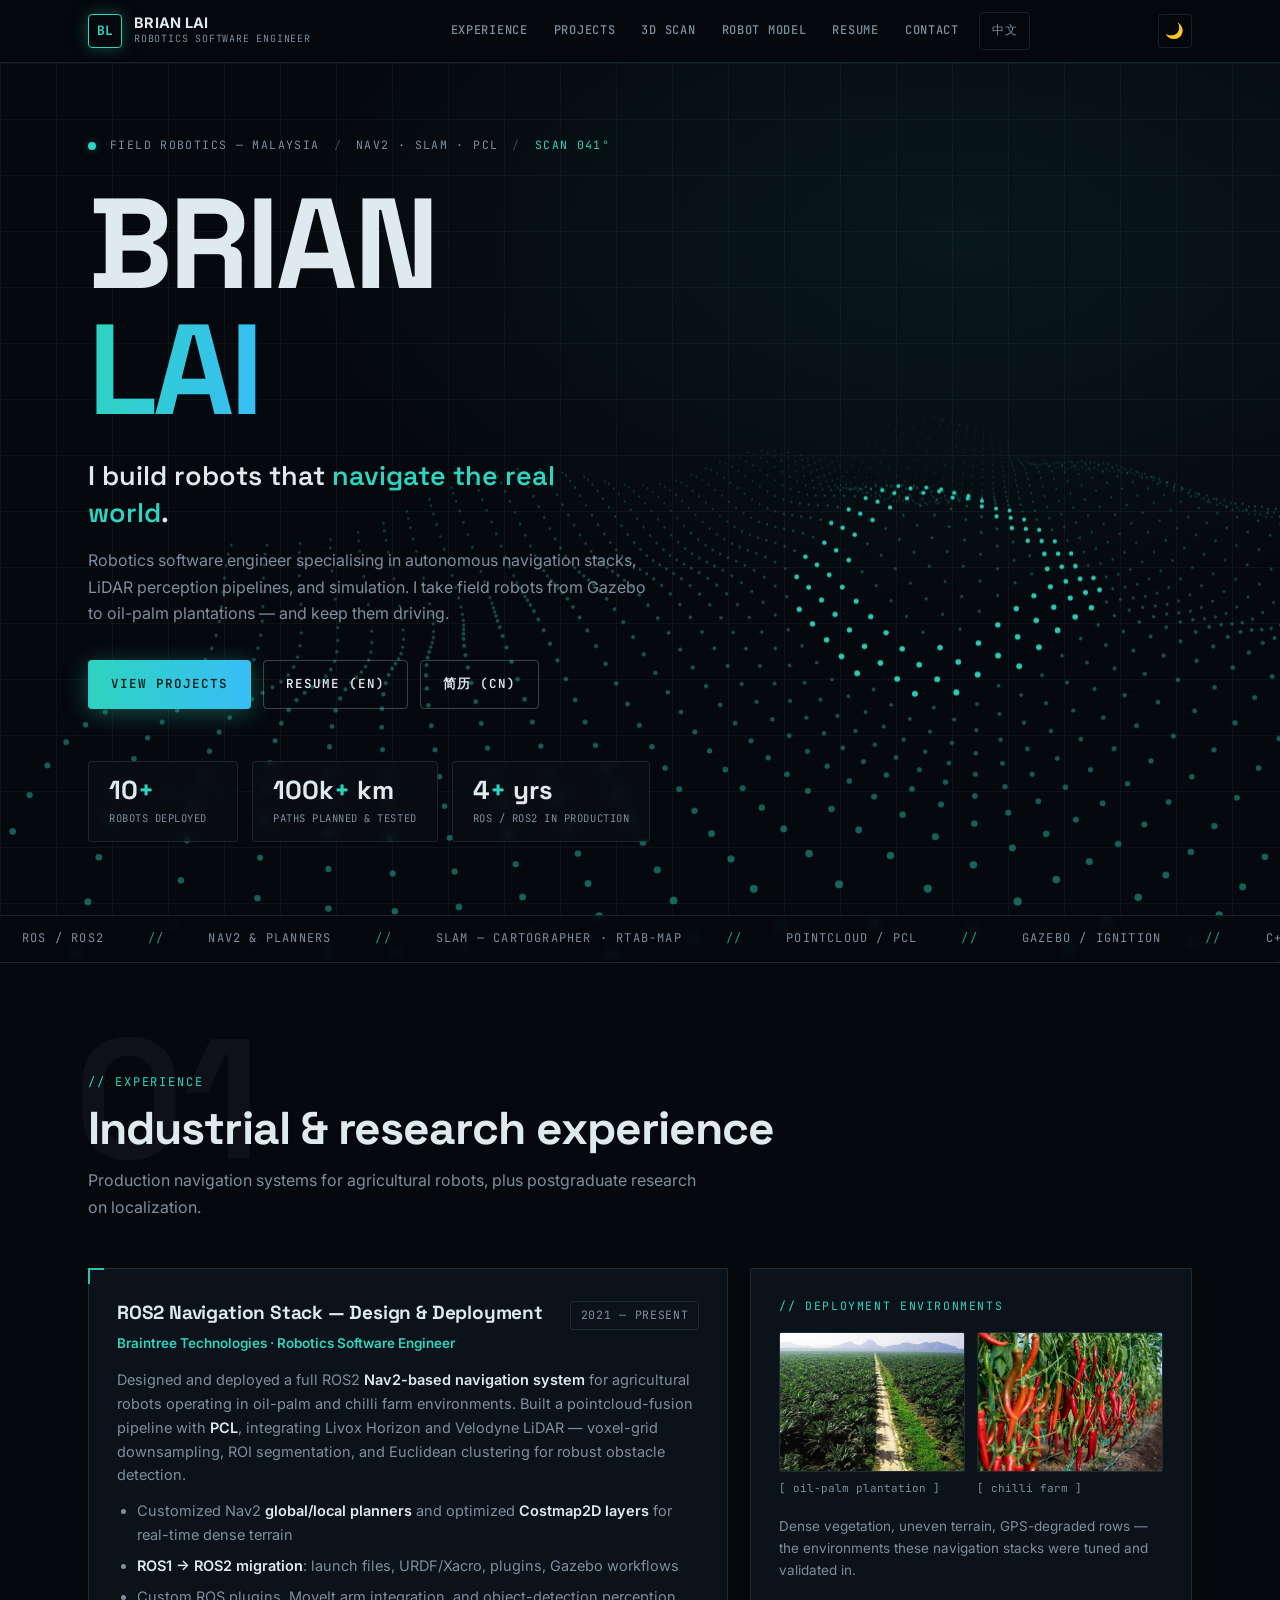
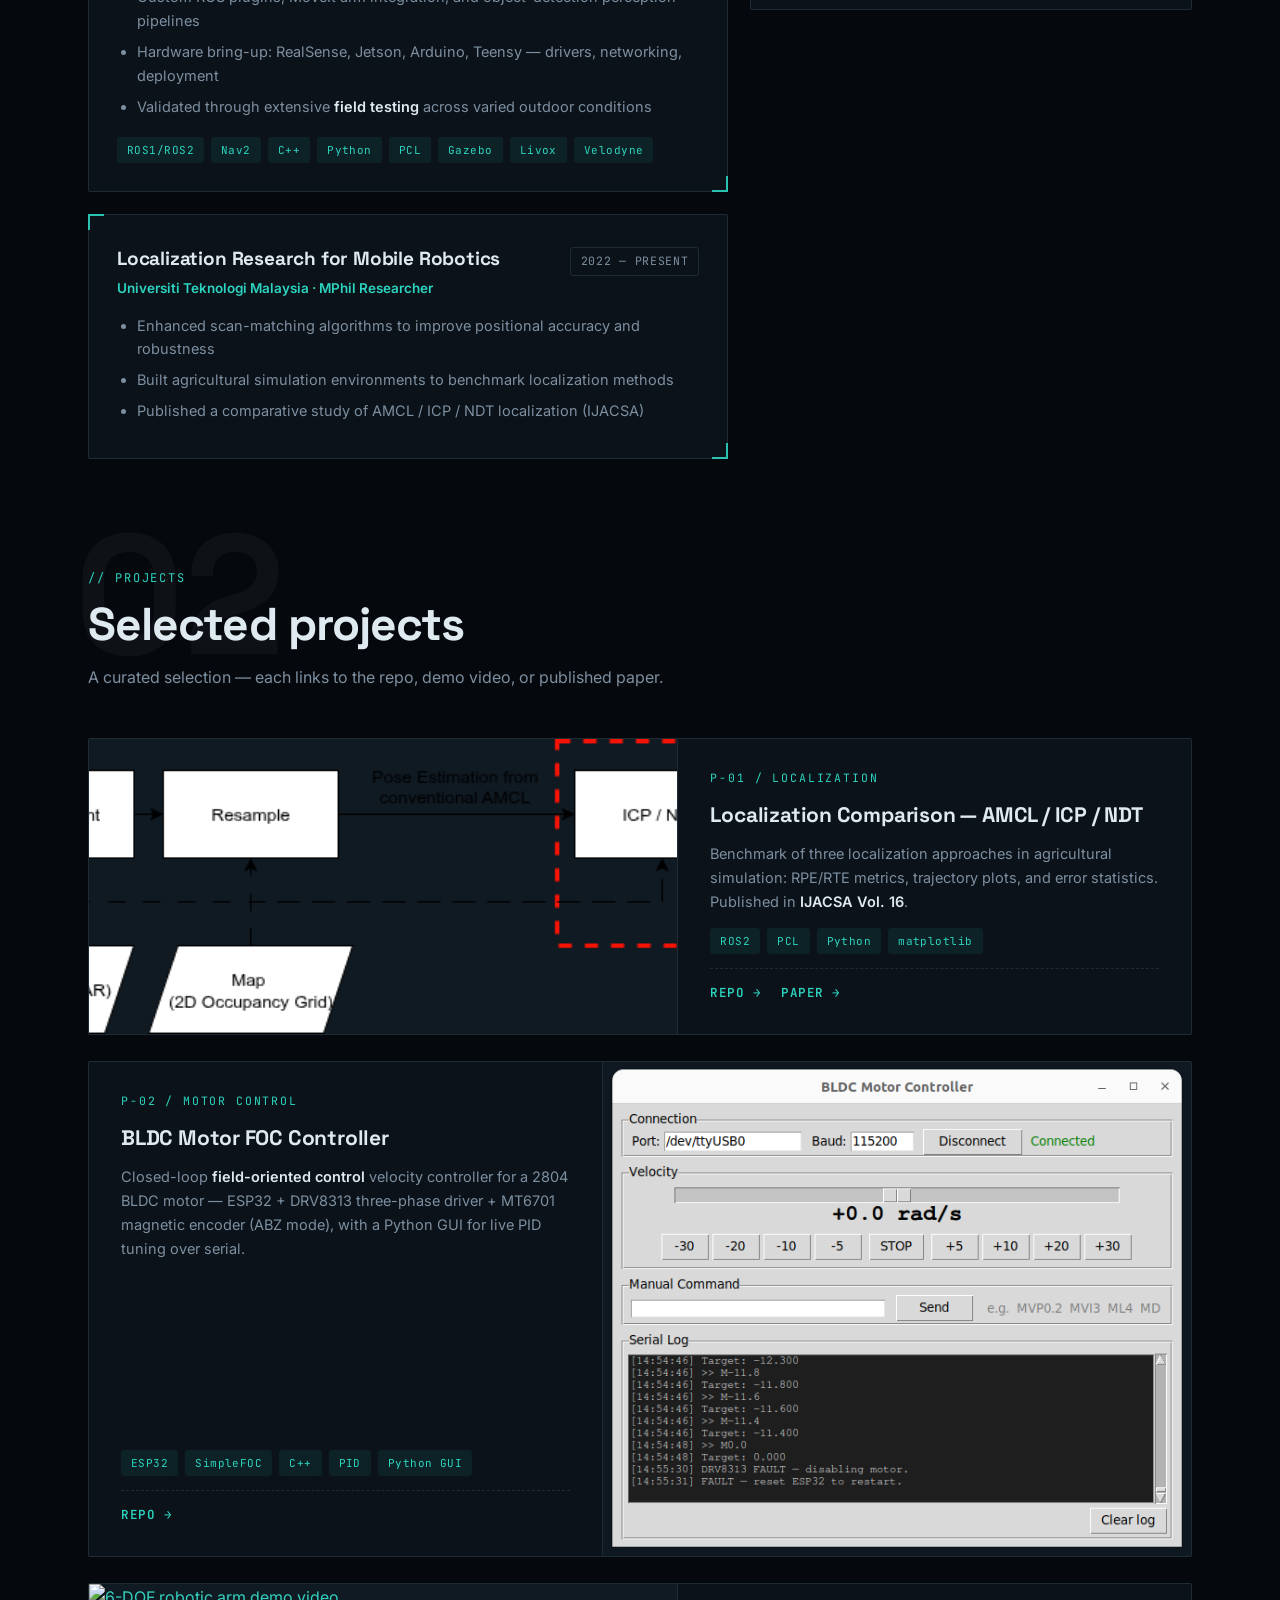
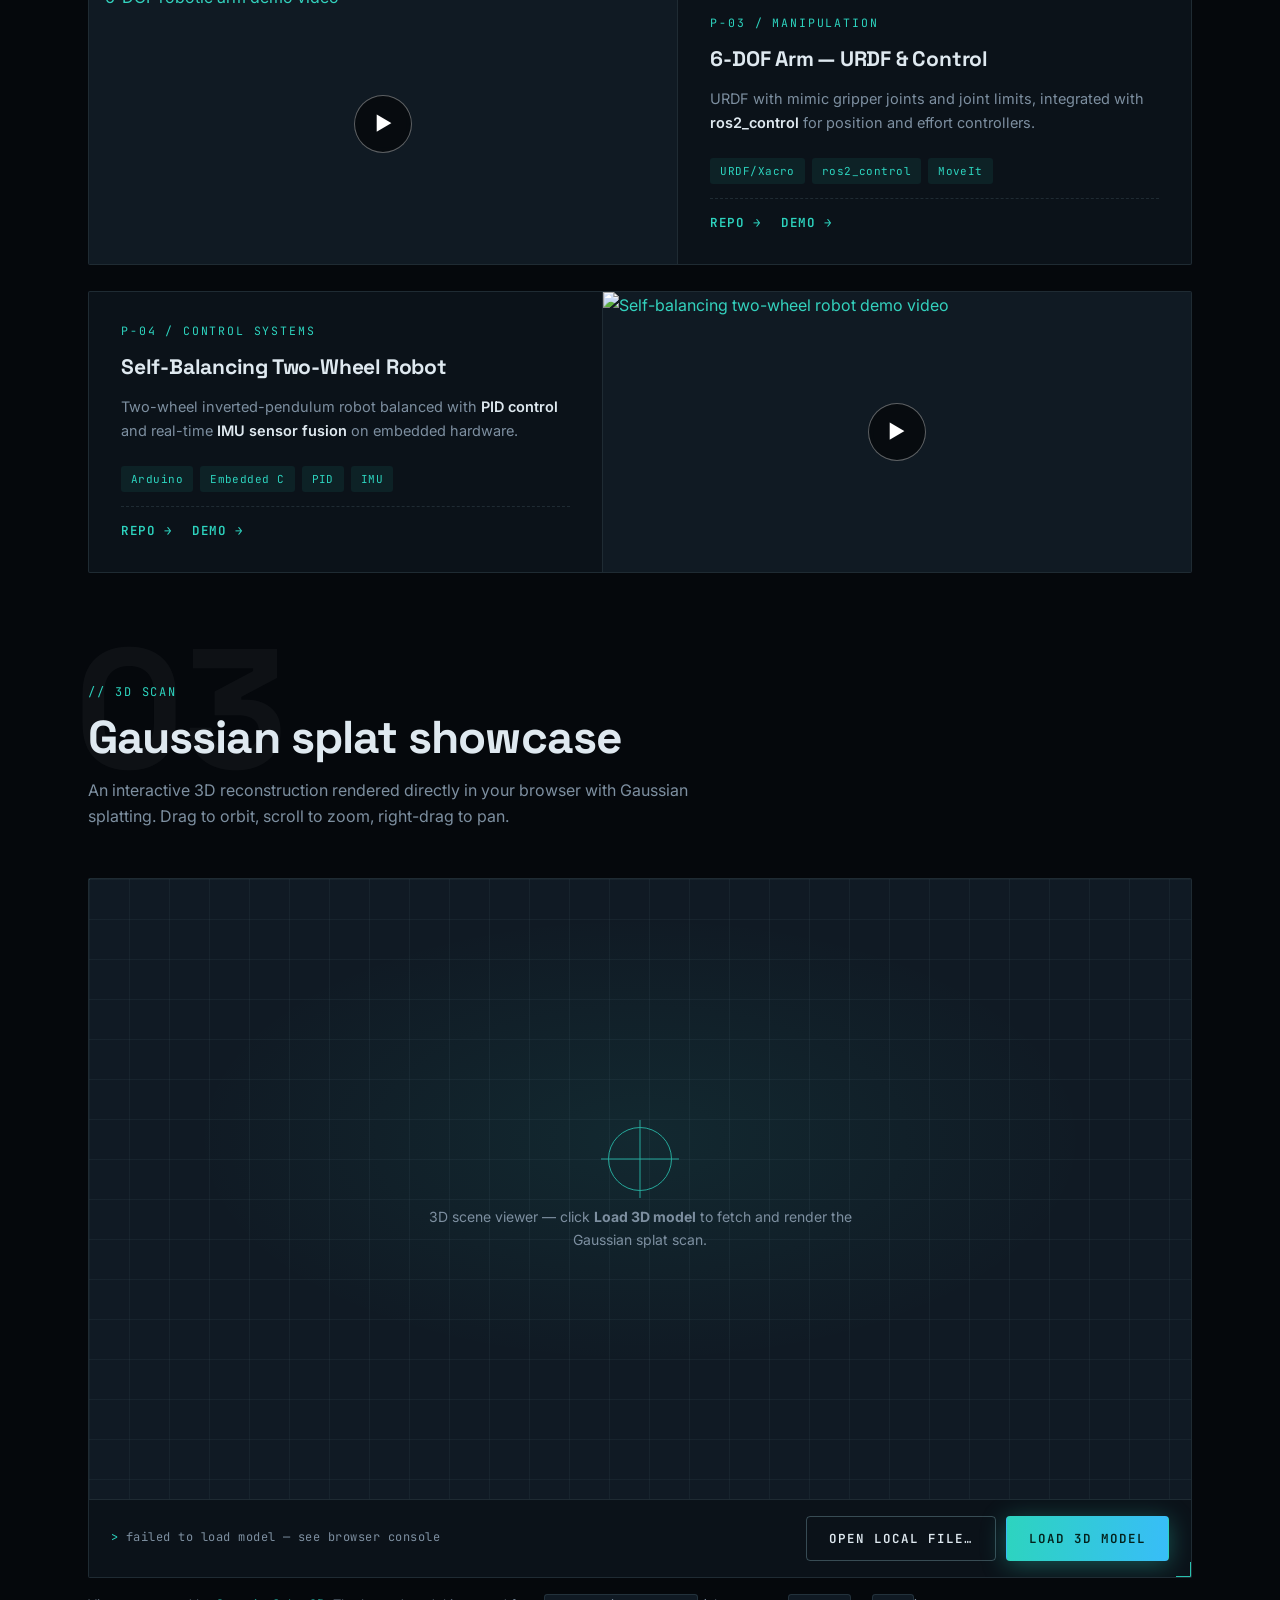
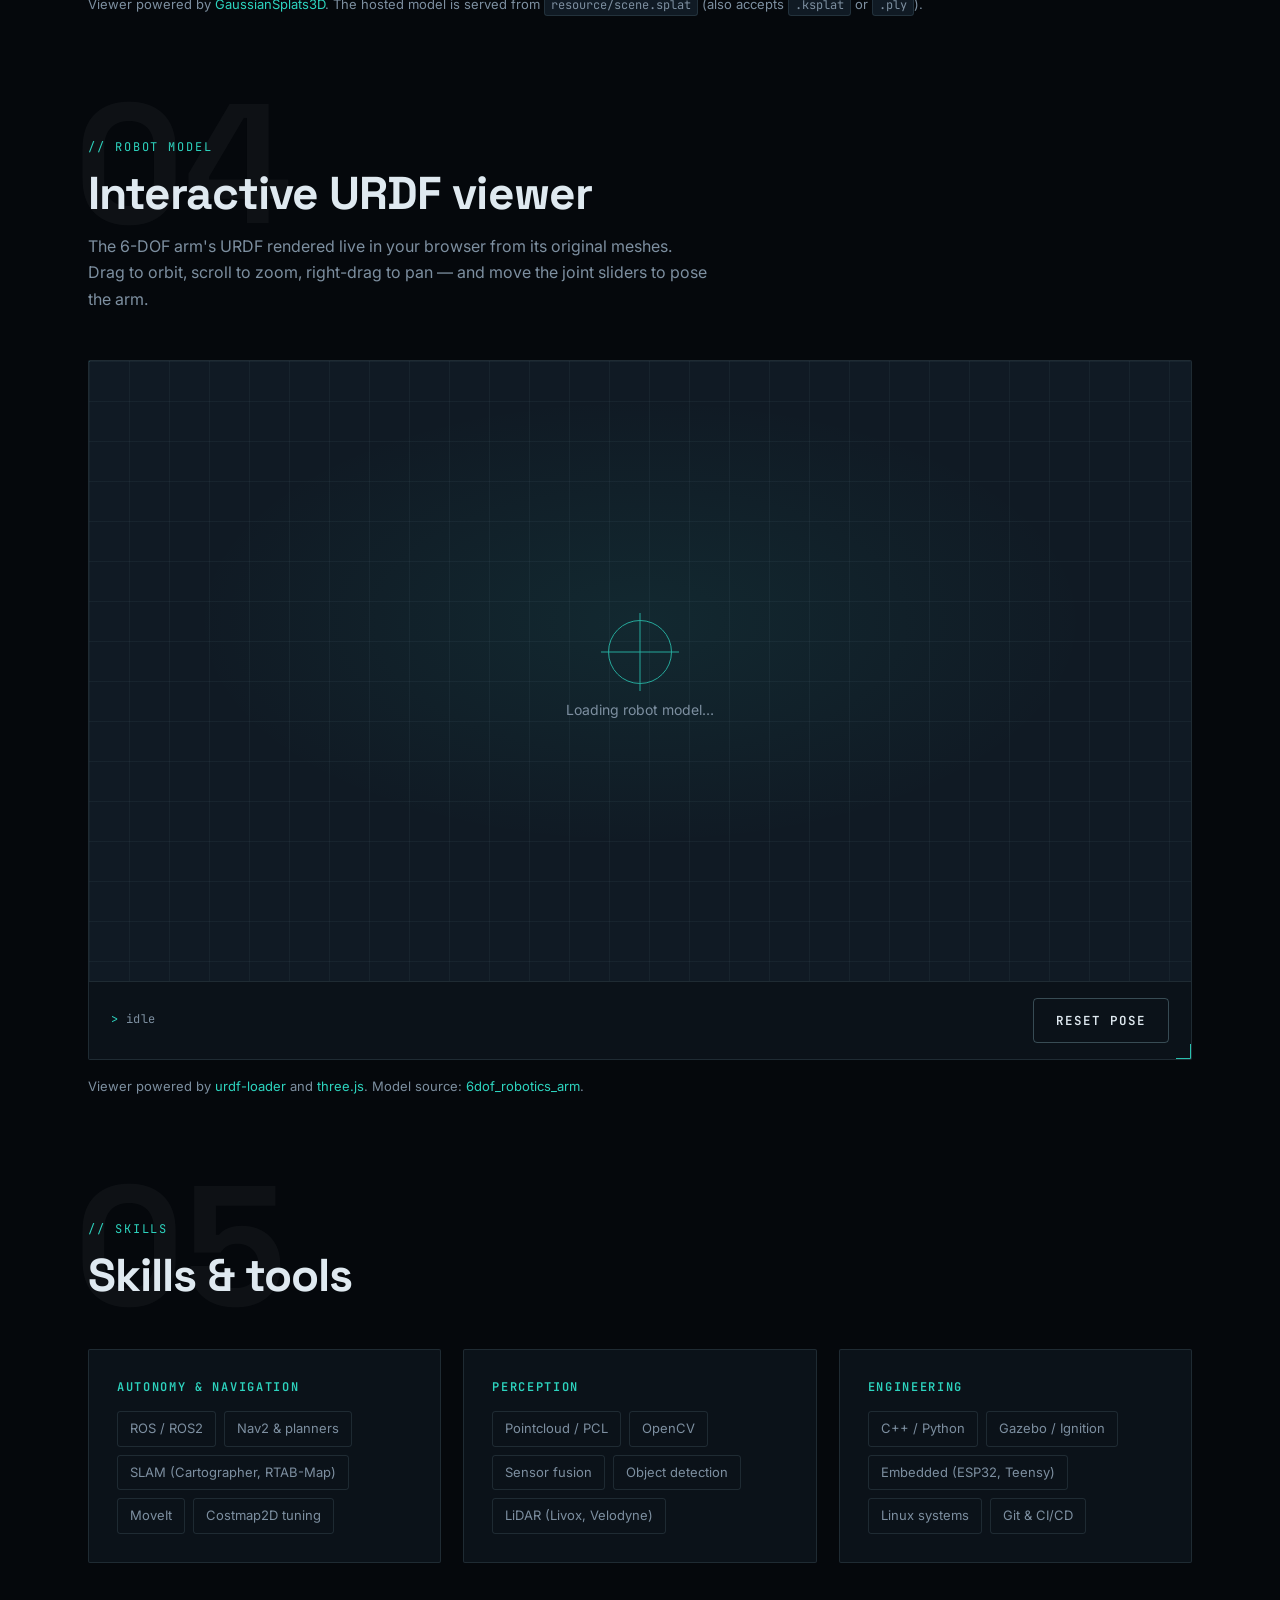
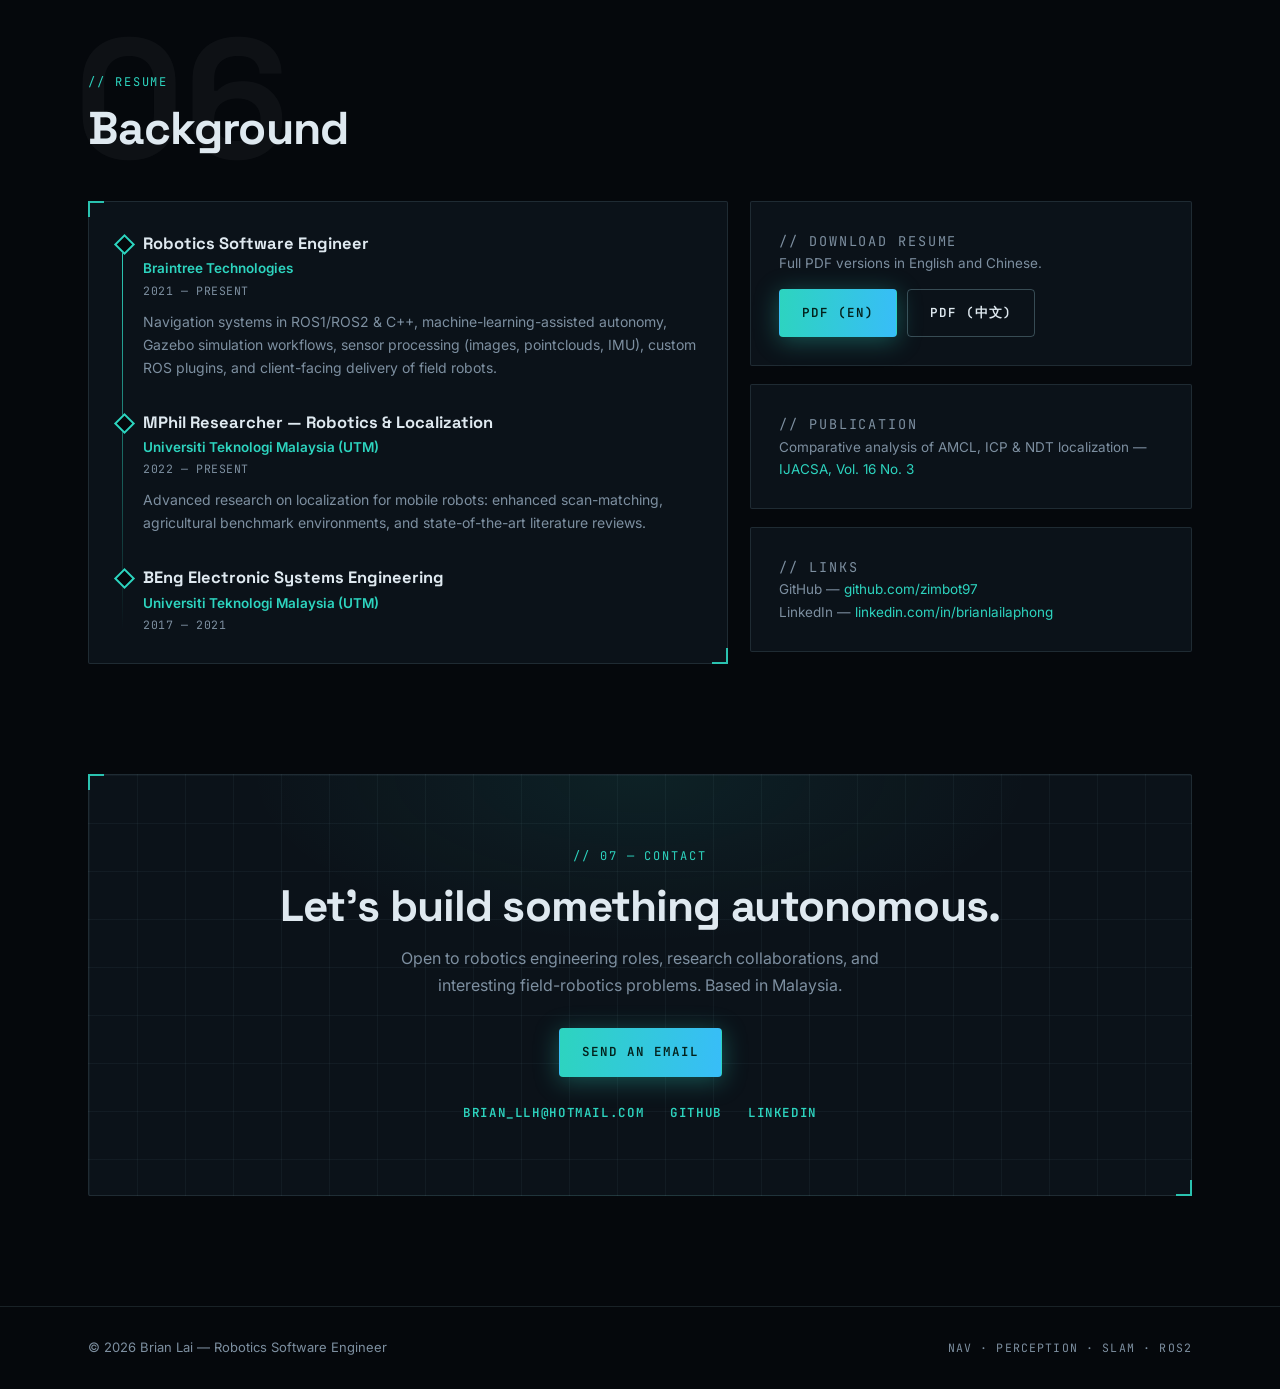
==== commit 88030cce: "Add interactive URDF viewer for 6-DOF arm" ====
--- a/index.html
+++ b/index.html
@@ -19,6 +19,9 @@
   {
     "imports": {
       "three": "https://unpkg.com/three@0.160.0/build/three.module.js",
+      "three/addons/": "https://unpkg.com/three@0.160.0/examples/jsm/",
+      "three/examples/jsm/": "https://unpkg.com/three@0.160.0/examples/jsm/",
+      "urdf-loader": "https://unpkg.com/urdf-loader@0.12.6/src/URDFLoader.js",
       "@mkkellogg/gaussian-splats-3d": "https://unpkg.com/@mkkellogg/gaussian-splats-3d@0.4/build/gaussian-splats-3d.module.js"
     }
   }
@@ -41,6 +44,7 @@
         <a href="#experience">Experience</a>
         <a href="#projects">Projects</a>
         <a href="#showcase">3D Scan</a>
+        <a href="#urdf">Robot Model</a>
         <a href="#resume">Resume</a>
         <a href="#contact">Contact</a>
         <a class="lang" href="./index_zh.html">中文</a>
@@ -334,10 +338,42 @@
       </p>
     </section>
 
+    <!-- ================= URDF Viewer ================= -->
+    <section class="section" id="urdf">
+      <div class="section-head reveal">
+        <span class="ghost-num">04</span>
+        <div class="section-index mono">// Robot Model</div>
+        <h2>Interactive URDF viewer</h2>
+        <p>The 6-DOF arm's URDF rendered live in your browser from its original meshes. Drag to orbit, scroll to zoom, right-drag to pan — and move the joint sliders to pose the arm.</p>
+      </div>
+
+      <div class="card corners urdf-card reveal">
+        <div class="urdf-stage" id="urdf-stage">
+          <div class="urdf-placeholder" id="urdf-placeholder">
+            <div class="reticle" aria-hidden="true"></div>
+            <p>Loading robot model…</p>
+          </div>
+        </div>
+        <div class="urdf-toolbar">
+          <div class="urdf-status mono" id="urdf-status">idle</div>
+          <div class="urdf-controls" id="urdf-controls"></div>
+          <div class="splat-actions">
+            <button class="btn btn-ghost" id="urdf-reset">Reset pose</button>
+          </div>
+        </div>
+      </div>
+
+      <p class="splat-hint reveal">
+        Viewer powered by <a href="https://github.com/gkjohnson/urdf-loaders" target="_blank" rel="noopener">urdf-loader</a> and
+        <a href="https://threejs.org" target="_blank" rel="noopener">three.js</a>.
+        Model source: <a href="https://github.com/zimbot97/6dof_robotics_arm" target="_blank" rel="noopener">6dof_robotics_arm</a>.
+      </p>
+    </section>
+
     <!-- ================= Skills ================= -->
     <section class="section" id="skills">
       <div class="section-head reveal">
-        <span class="ghost-num">04</span>
+        <span class="ghost-num">05</span>
         <div class="section-index mono">// Skills</div>
         <h2>Skills &amp; tools</h2>
       </div>
@@ -373,7 +409,7 @@
     <!-- ================= Resume ================= -->
     <section class="section" id="resume">
       <div class="section-head reveal">
-        <span class="ghost-num">05</span>
+        <span class="ghost-num">06</span>
         <div class="section-index mono">// Resume</div>
         <h2>Background</h2>
       </div>
@@ -434,7 +470,7 @@
     <!-- ================= Contact ================= -->
     <section class="section" id="contact">
       <div class="card corners contact-card reveal">
-        <div class="section-index mono">// 06 — Contact</div>
+        <div class="section-index mono">// 07 — Contact</div>
         <h2>Let's build something autonomous.</h2>
         <p>Open to robotics engineering roles, research collaborations, and interesting field-robotics problems. Based in Malaysia.</p>
         <a class="btn btn-primary" href="mailto:brian_llh@hotmail.com?subject=Contact from Website&body=Hi Brian,">Send an email</a>
@@ -456,6 +492,7 @@
   </footer>
 
   <script src="./assets/main.js" type="module"></script>
+  <script src="./assets/urdf.js" type="module"></script>
 
   <!-- Google tag (gtag.js) -->
   <script async src="https://www.googletagmanager.com/gtag/js?id=G-XYKCB21JE3"></script>
--- a/assets/style.css
+++ b/assets/style.css
@@ -688,6 +688,92 @@
   border: 1px solid var(--border);
   padding: 2px 6px;
   border-radius: 3px;
+}
+
+/* ============================================================
+   URDF viewer (reuses splat viewer look)
+   ============================================================ */
+
+.urdf-card { padding: 0; overflow: hidden; }
+
+.urdf-stage {
+  position: relative;
+  width: 100%;
+  aspect-ratio: 16 / 9;
+  background:
+    linear-gradient(var(--grid-line) 1px, transparent 1px),
+    linear-gradient(90deg, var(--grid-line) 1px, transparent 1px),
+    radial-gradient(640px 320px at 50% 42%, var(--accent-soft), transparent 70%),
+    var(--surface-2);
+  background-size: 40px 40px, 40px 40px, auto, auto;
+}
+
+.urdf-stage canvas { display: block; width: 100% !important; height: 100% !important; }
+
+.urdf-placeholder {
+  position: absolute;
+  inset: 0;
+  display: flex;
+  flex-direction: column;
+  align-items: center;
+  justify-content: center;
+  gap: 14px;
+  text-align: center;
+  padding: 24px;
+}
+.urdf-placeholder .reticle {
+  width: 64px; height: 64px;
+  border: 1px solid var(--accent);
+  border-radius: 50%;
+  position: relative;
+  opacity: 0.75;
+}
+.urdf-placeholder .reticle::before,
+.urdf-placeholder .reticle::after { content: ""; position: absolute; background: var(--accent); }
+.urdf-placeholder .reticle::before { left: 50%; top: -8px; bottom: -8px; width: 1px; transform: translateX(-50%); }
+.urdf-placeholder .reticle::after { top: 50%; left: -8px; right: -8px; height: 1px; transform: translateY(-50%); }
+.urdf-placeholder p { color: var(--muted); font-size: 14px; margin: 0; max-width: 52ch; }
+
+.urdf-toolbar {
+  display: flex;
+  align-items: flex-start;
+  justify-content: space-between;
+  flex-wrap: wrap;
+  gap: 16px;
+  padding: 16px 22px;
+  border-top: 1px solid var(--border);
+  background: var(--surface);
+}
+
+.urdf-status { font-size: 12px; color: var(--muted); letter-spacing: 0.04em; align-self: center; }
+.urdf-status::before { content: "> "; color: var(--accent); }
+
+.urdf-controls {
+  display: grid;
+  grid-template-columns: repeat(2, minmax(180px, 1fr));
+  gap: 8px 20px;
+  flex: 1 1 340px;
+  max-width: 560px;
+}
+
+.urdf-slider {
+  display: grid;
+  grid-template-columns: 130px 1fr;
+  align-items: center;
+  gap: 10px;
+  font-size: 11px;
+}
+.urdf-slider span { color: var(--muted); overflow: hidden; text-overflow: ellipsis; white-space: nowrap; }
+.urdf-slider input[type="range"] {
+  width: 100%;
+  accent-color: var(--accent);
+  height: 4px;
+  cursor: pointer;
+}
+
+@media (max-width: 640px) {
+  .urdf-controls { grid-template-columns: 1fr; }
+  .urdf-slider { grid-template-columns: 110px 1fr; }
 }
 
 /* ============================================================
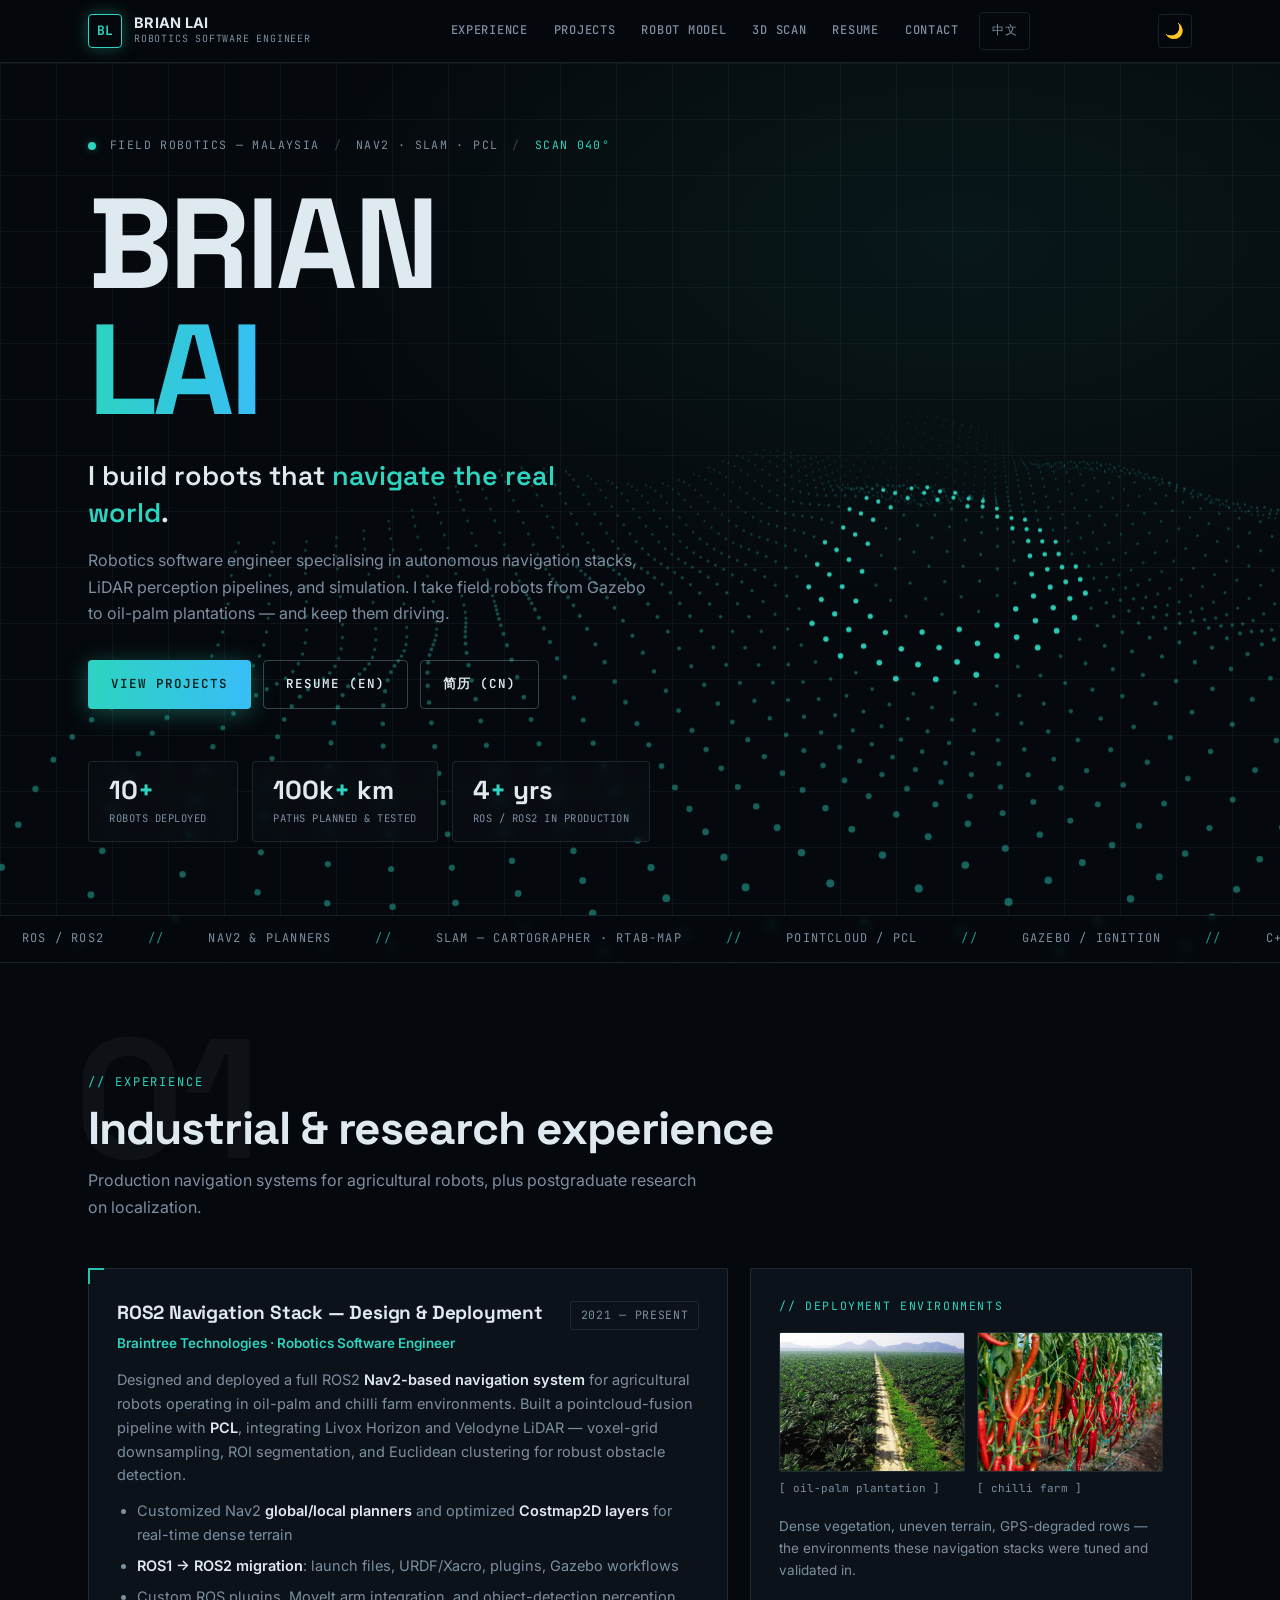
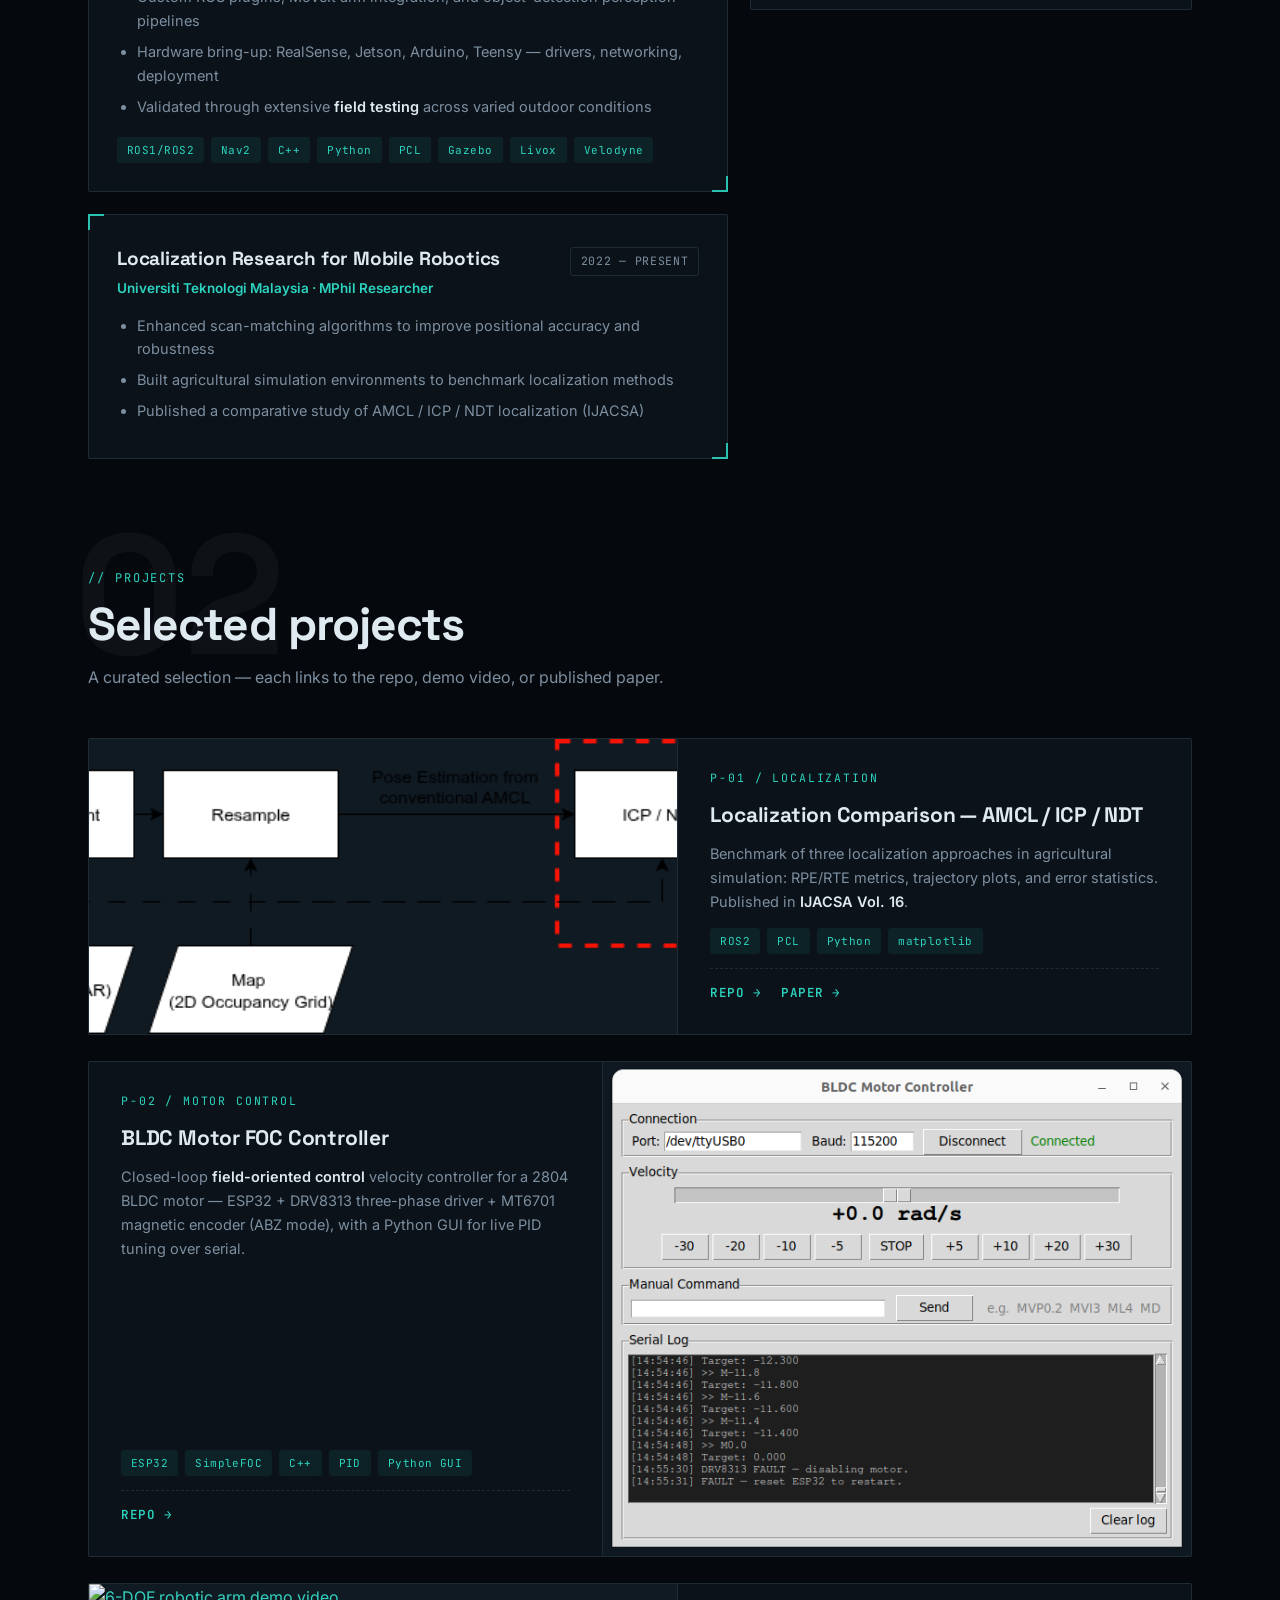
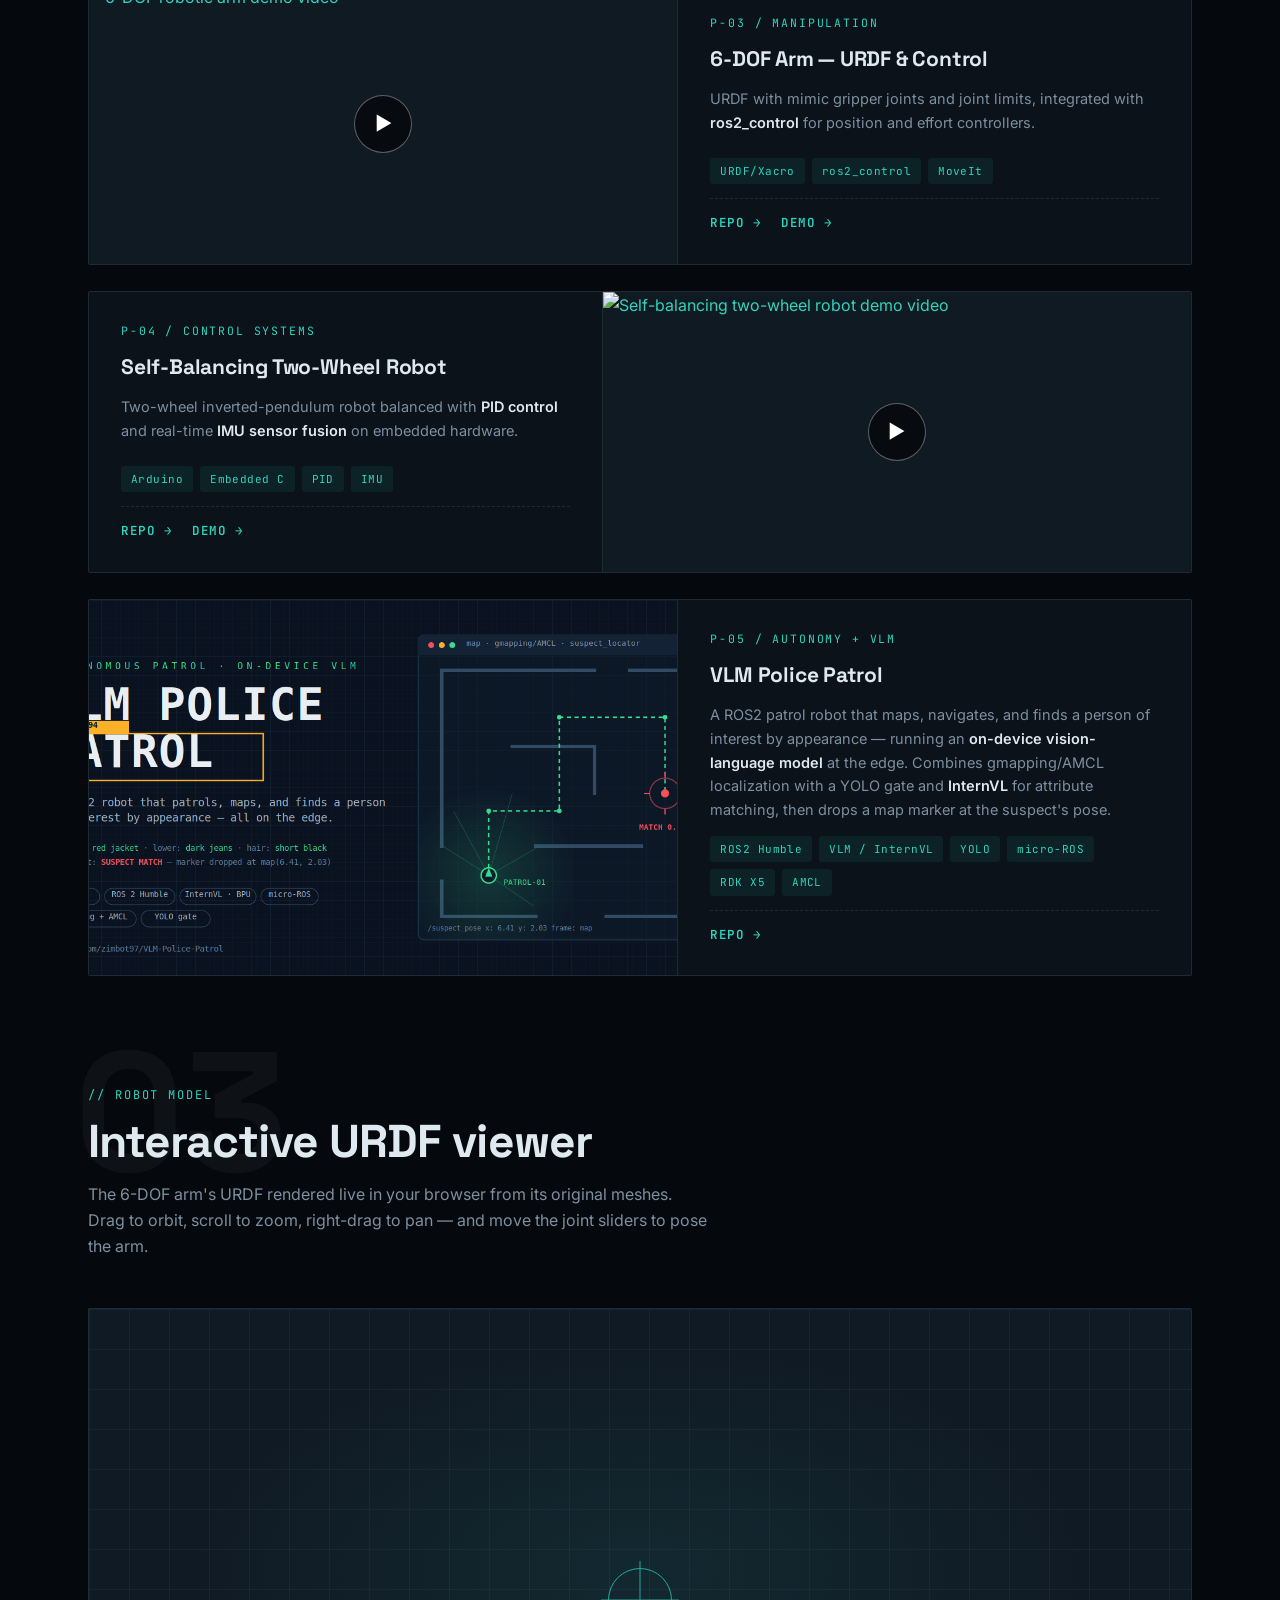
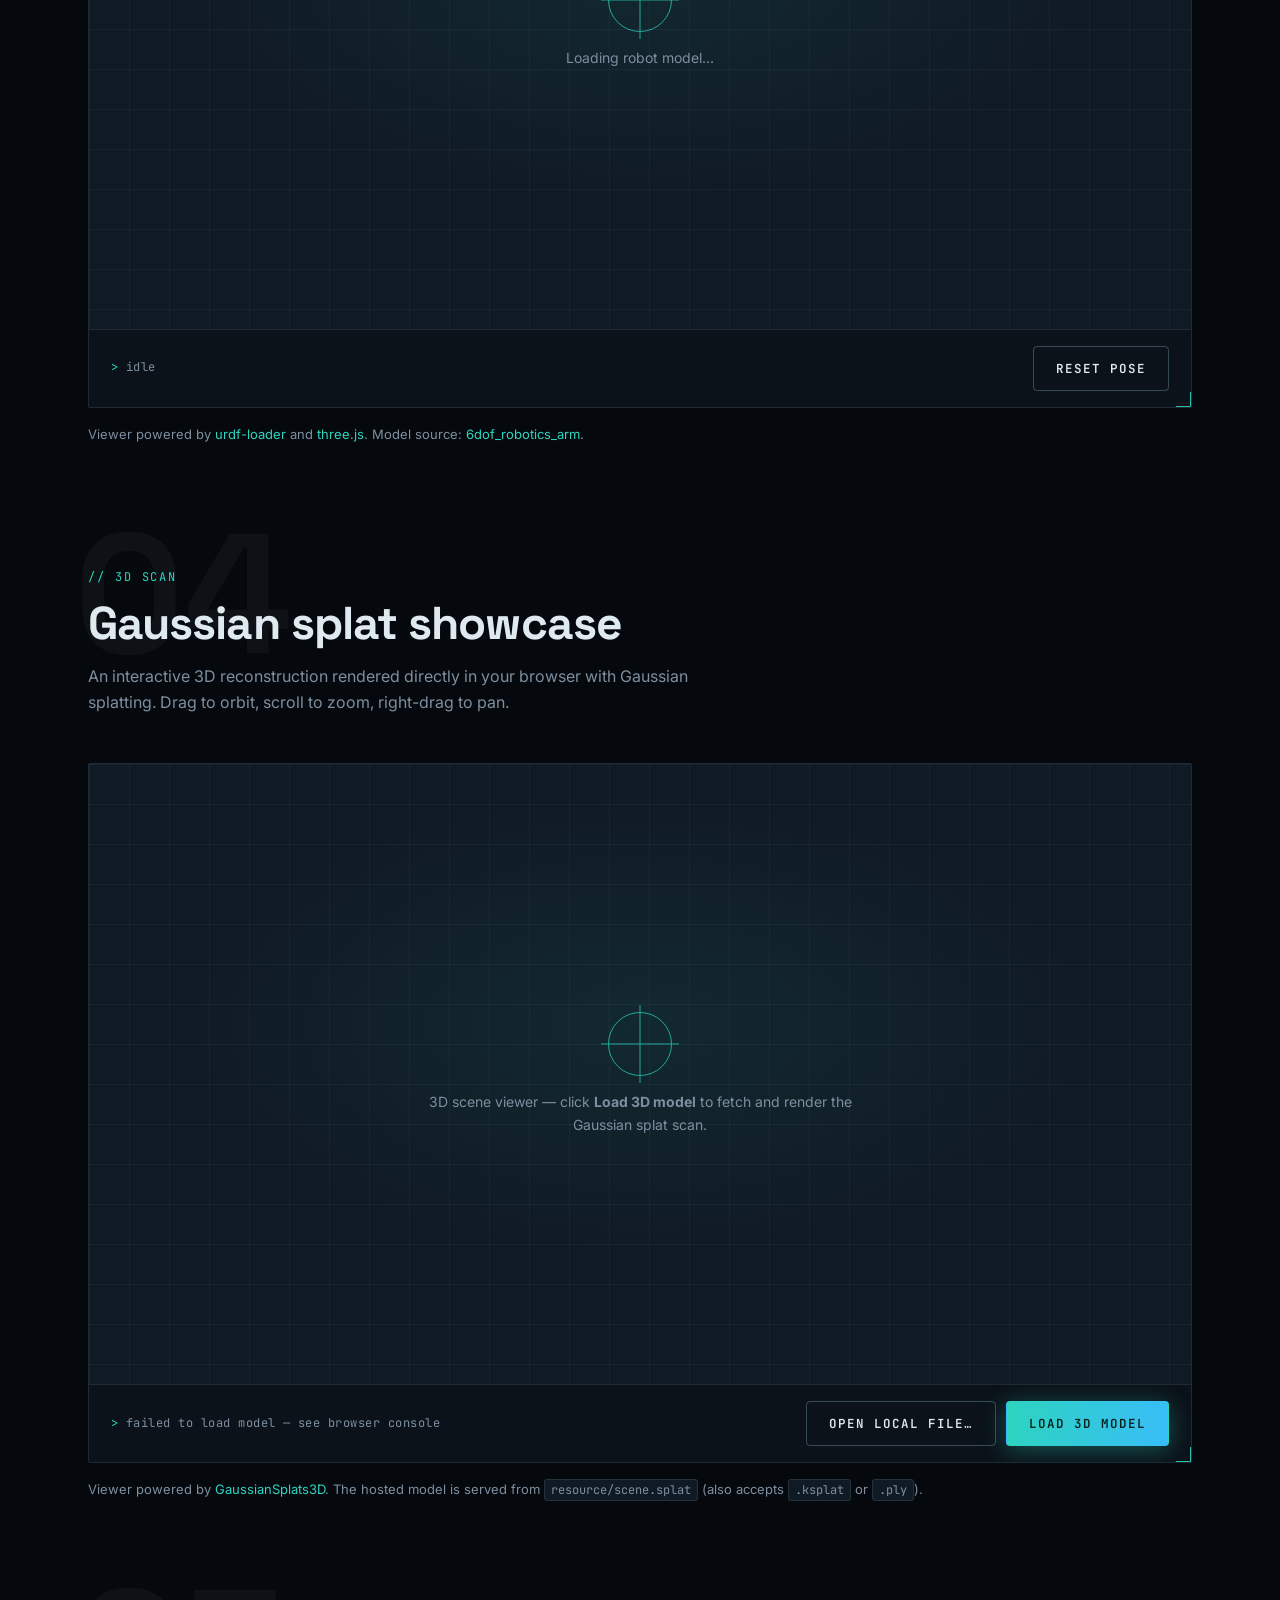
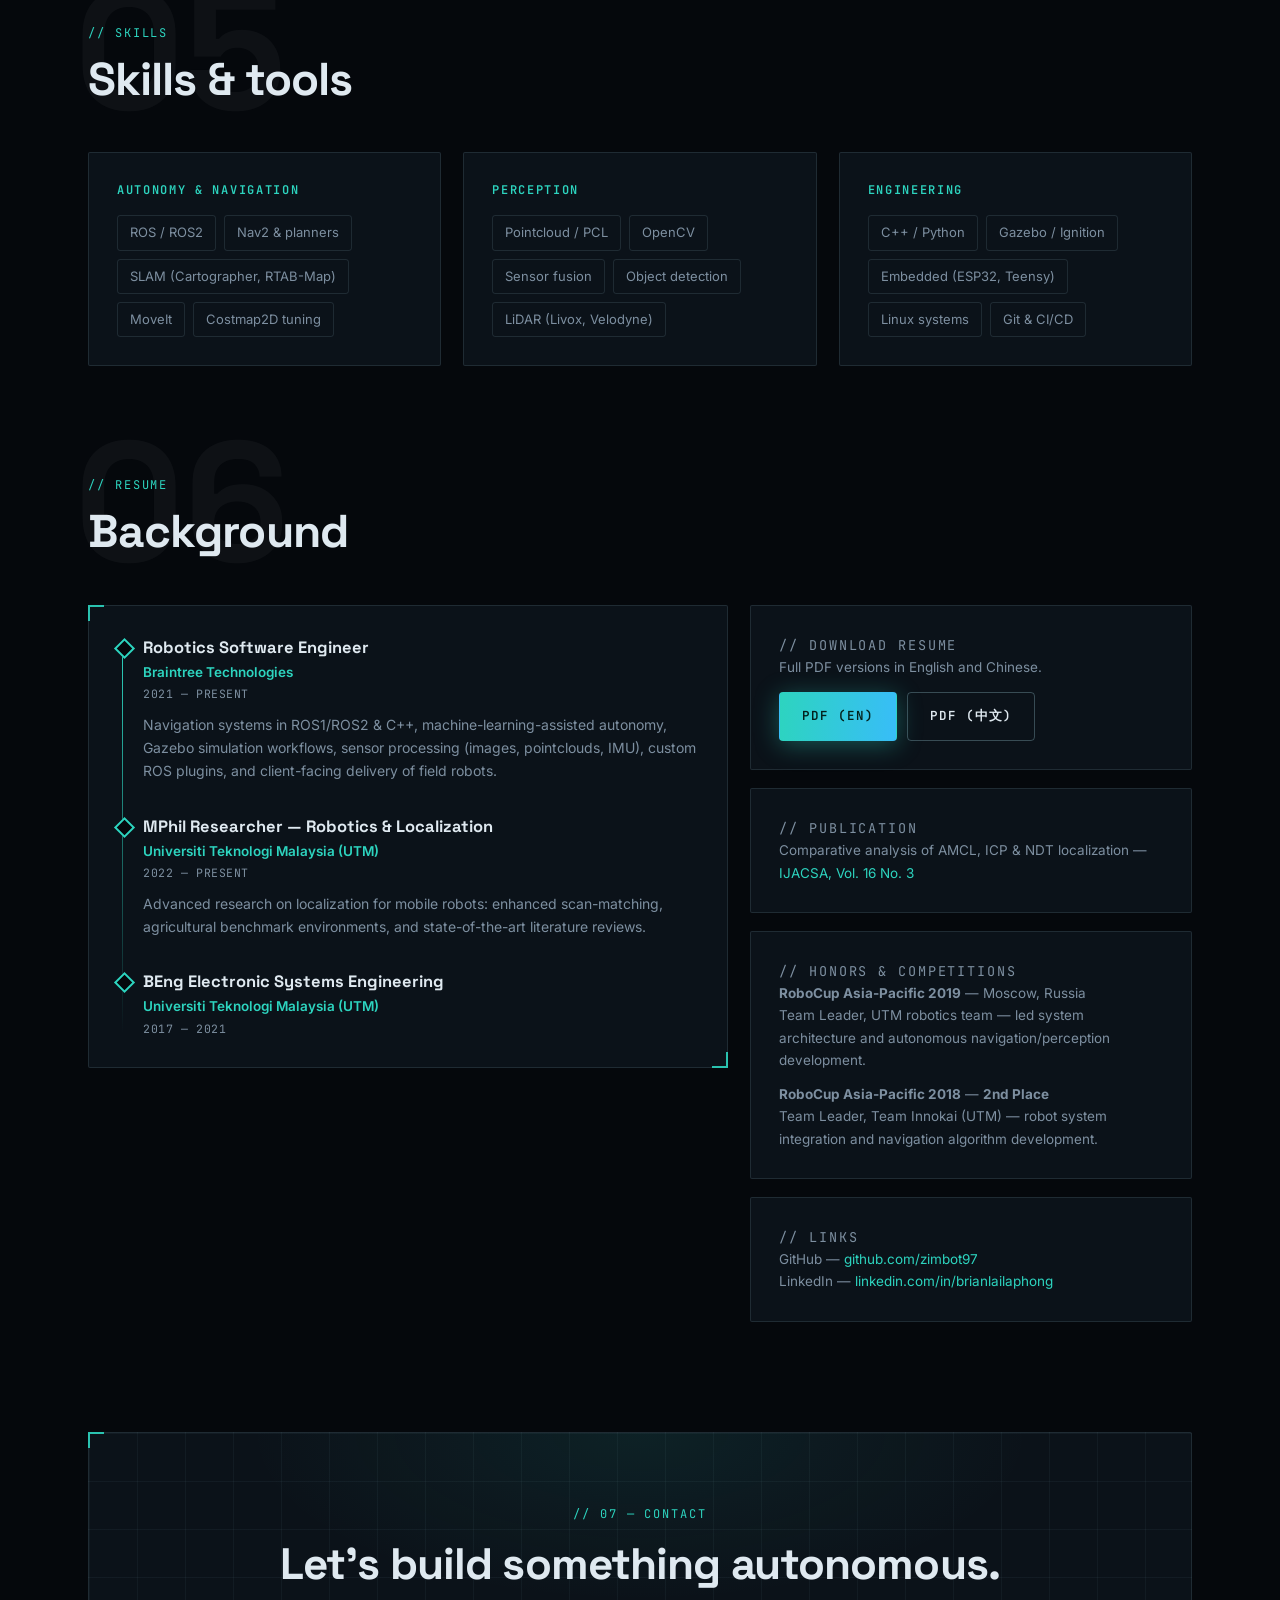
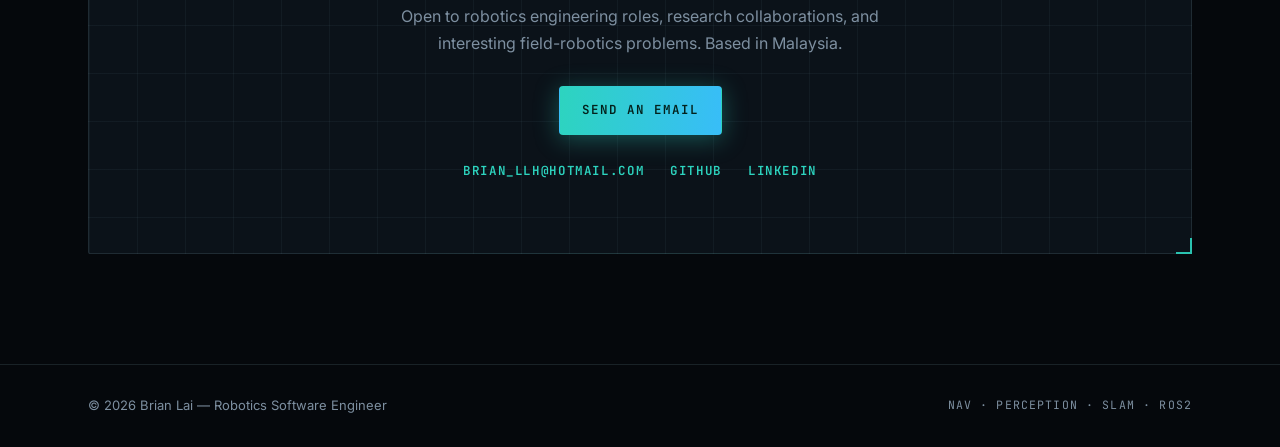
==== commit 6f457f1d: "Add VLM Police Patrol project, competitions; reorder URDF above splat, improve viewer framing and an" ====
--- a/index.html
+++ b/index.html
@@ -43,8 +43,8 @@
       <div class="nav-links" id="nav-links">
         <a href="#experience">Experience</a>
         <a href="#projects">Projects</a>
+        <a href="#urdf">Robot Model</a>
         <a href="#showcase">3D Scan</a>
-        <a href="#urdf">Robot Model</a>
         <a href="#resume">Resume</a>
         <a href="#contact">Contact</a>
         <a class="lang" href="./index_zh.html">中文</a>
@@ -297,13 +297,68 @@
           </div>
         </article>
 
-      </div>
+        <article class="card proj reveal">
+          <a class="proj-media" href="https://github.com/zimbot97/VLM-Police-Patrol" target="_blank" rel="noopener">
+            <img src="./resource/vlm_police_patrol.png" alt="VLM Police Patrol — autonomous ROS2 robot with on-device vision-language model" loading="lazy" />
+          </a>
+          <div class="proj-info">
+            <div class="proj-id">P-05 / AUTONOMY + VLM</div>
+            <h3>VLM Police Patrol</h3>
+            <p class="proj-desc">
+              A ROS2 patrol robot that maps, navigates, and finds a person of interest
+              by appearance — running an <b>on-device vision-language model</b> at the edge.
+              Combines gmapping/AMCL localization with a YOLO gate and <b>InternVL</b> for
+              attribute matching, then drops a map marker at the suspect's pose.
+            </p>
+            <div class="tags">
+              <span class="tag">ROS2 Humble</span><span class="tag">VLM / InternVL</span><span class="tag">YOLO</span>
+              <span class="tag">micro-ROS</span><span class="tag">RDK X5</span><span class="tag">AMCL</span>
+            </div>
+            <div class="proj-links">
+              <a href="https://github.com/zimbot97/VLM-Police-Patrol" target="_blank" rel="noopener">Repo →</a>
+            </div>
+          </div>
+        </article>
+
+      </div>
+    </section>
+
+    <!-- ================= URDF Viewer ================= -->
+    <section class="section" id="urdf">
+      <div class="section-head reveal">
+        <span class="ghost-num">03</span>
+        <div class="section-index mono">// Robot Model</div>
+        <h2>Interactive URDF viewer</h2>
+        <p>The 6-DOF arm's URDF rendered live in your browser from its original meshes. Drag to orbit, scroll to zoom, right-drag to pan — and move the joint sliders to pose the arm.</p>
+      </div>
+
+      <div class="card corners urdf-card reveal">
+        <div class="urdf-stage" id="urdf-stage">
+          <div class="urdf-placeholder" id="urdf-placeholder">
+            <div class="reticle" aria-hidden="true"></div>
+            <p>Loading robot model…</p>
+          </div>
+        </div>
+        <div class="urdf-toolbar">
+          <div class="urdf-status mono" id="urdf-status">idle</div>
+          <div class="urdf-controls" id="urdf-controls"></div>
+          <div class="splat-actions">
+            <button class="btn btn-ghost" id="urdf-reset">Reset pose</button>
+          </div>
+        </div>
+      </div>
+
+      <p class="splat-hint reveal">
+        Viewer powered by <a href="https://github.com/gkjohnson/urdf-loaders" target="_blank" rel="noopener">urdf-loader</a> and
+        <a href="https://threejs.org" target="_blank" rel="noopener">three.js</a>.
+        Model source: <a href="https://github.com/zimbot97/6dof_robotics_arm" target="_blank" rel="noopener">6dof_robotics_arm</a>.
+      </p>
     </section>
 
     <!-- ================= 3D Showcase ================= -->
     <section class="section" id="showcase">
       <div class="section-head reveal">
-        <span class="ghost-num">03</span>
+        <span class="ghost-num">04</span>
         <div class="section-index mono">// 3D Scan</div>
         <h2>Gaussian splat showcase</h2>
         <p>An interactive 3D reconstruction rendered directly in your browser with Gaussian splatting. Drag to orbit, scroll to zoom, right-drag to pan.</p>
@@ -338,38 +393,6 @@
       </p>
     </section>
 
-    <!-- ================= URDF Viewer ================= -->
-    <section class="section" id="urdf">
-      <div class="section-head reveal">
-        <span class="ghost-num">04</span>
-        <div class="section-index mono">// Robot Model</div>
-        <h2>Interactive URDF viewer</h2>
-        <p>The 6-DOF arm's URDF rendered live in your browser from its original meshes. Drag to orbit, scroll to zoom, right-drag to pan — and move the joint sliders to pose the arm.</p>
-      </div>
-
-      <div class="card corners urdf-card reveal">
-        <div class="urdf-stage" id="urdf-stage">
-          <div class="urdf-placeholder" id="urdf-placeholder">
-            <div class="reticle" aria-hidden="true"></div>
-            <p>Loading robot model…</p>
-          </div>
-        </div>
-        <div class="urdf-toolbar">
-          <div class="urdf-status mono" id="urdf-status">idle</div>
-          <div class="urdf-controls" id="urdf-controls"></div>
-          <div class="splat-actions">
-            <button class="btn btn-ghost" id="urdf-reset">Reset pose</button>
-          </div>
-        </div>
-      </div>
-
-      <p class="splat-hint reveal">
-        Viewer powered by <a href="https://github.com/gkjohnson/urdf-loaders" target="_blank" rel="noopener">urdf-loader</a> and
-        <a href="https://threejs.org" target="_blank" rel="noopener">three.js</a>.
-        Model source: <a href="https://github.com/zimbot97/6dof_robotics_arm" target="_blank" rel="noopener">6dof_robotics_arm</a>.
-      </p>
-    </section>
-
     <!-- ================= Skills ================= -->
     <section class="section" id="skills">
       <div class="section-head reveal">
@@ -454,6 +477,19 @@
             <p>
               Comparative analysis of AMCL, ICP &amp; NDT localization —
               <a href="https://thesai.org/Publications/ViewPaper?Volume=16&Issue=3&Code=ijacsa&SerialNo=100" target="_blank" rel="noopener">IJACSA, Vol. 16 No. 3</a>
+            </p>
+          </div>
+          <div class="card reveal">
+            <p class="panel-label">// Honors &amp; competitions</p>
+            <p>
+              <b>RoboCup Asia-Pacific 2019</b> — Moscow, Russia<br />
+              Team Leader, UTM robotics team — led system architecture and autonomous
+              navigation/perception development.
+            </p>
+            <p style="margin-top:12px">
+              <b>RoboCup Asia-Pacific 2018</b> — <b>2nd Place</b><br />
+              Team Leader, Team Innokai (UTM) — robot system integration and navigation
+              algorithm development.
             </p>
           </div>
           <div class="card reveal">
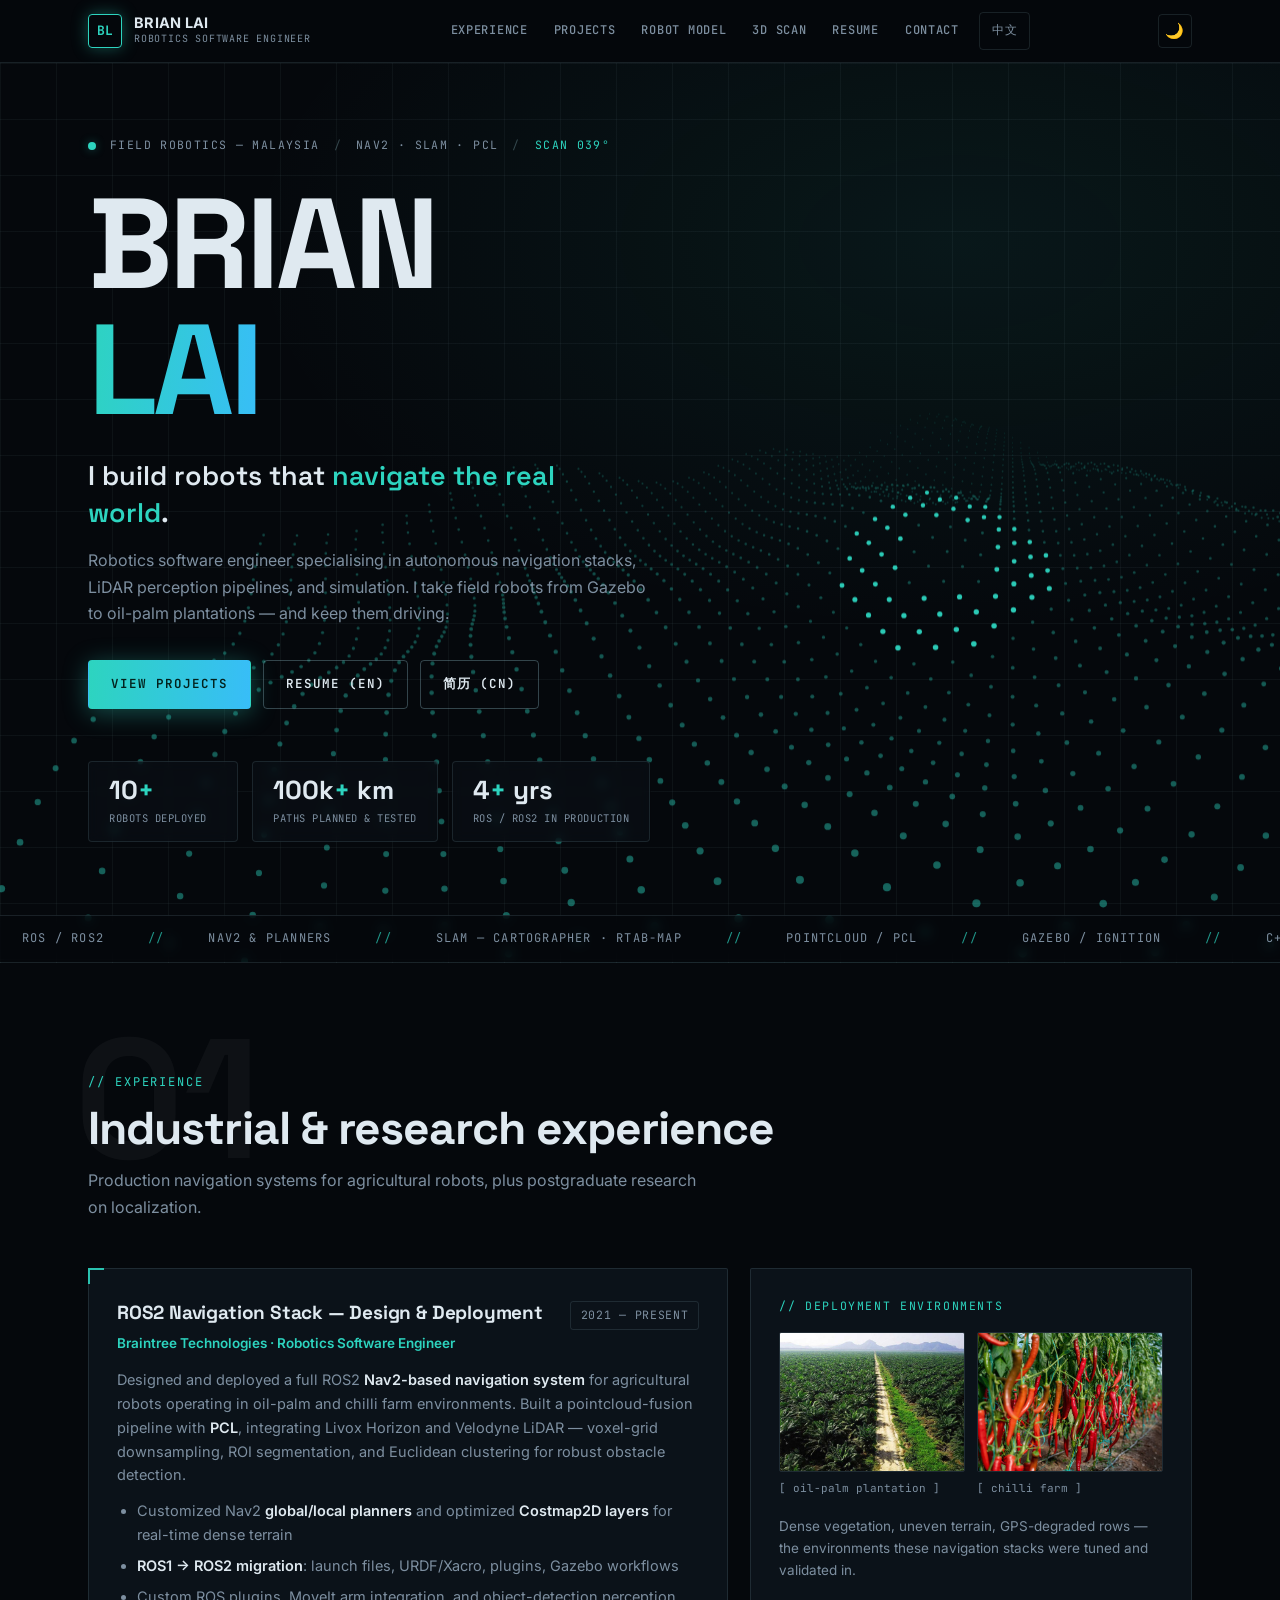
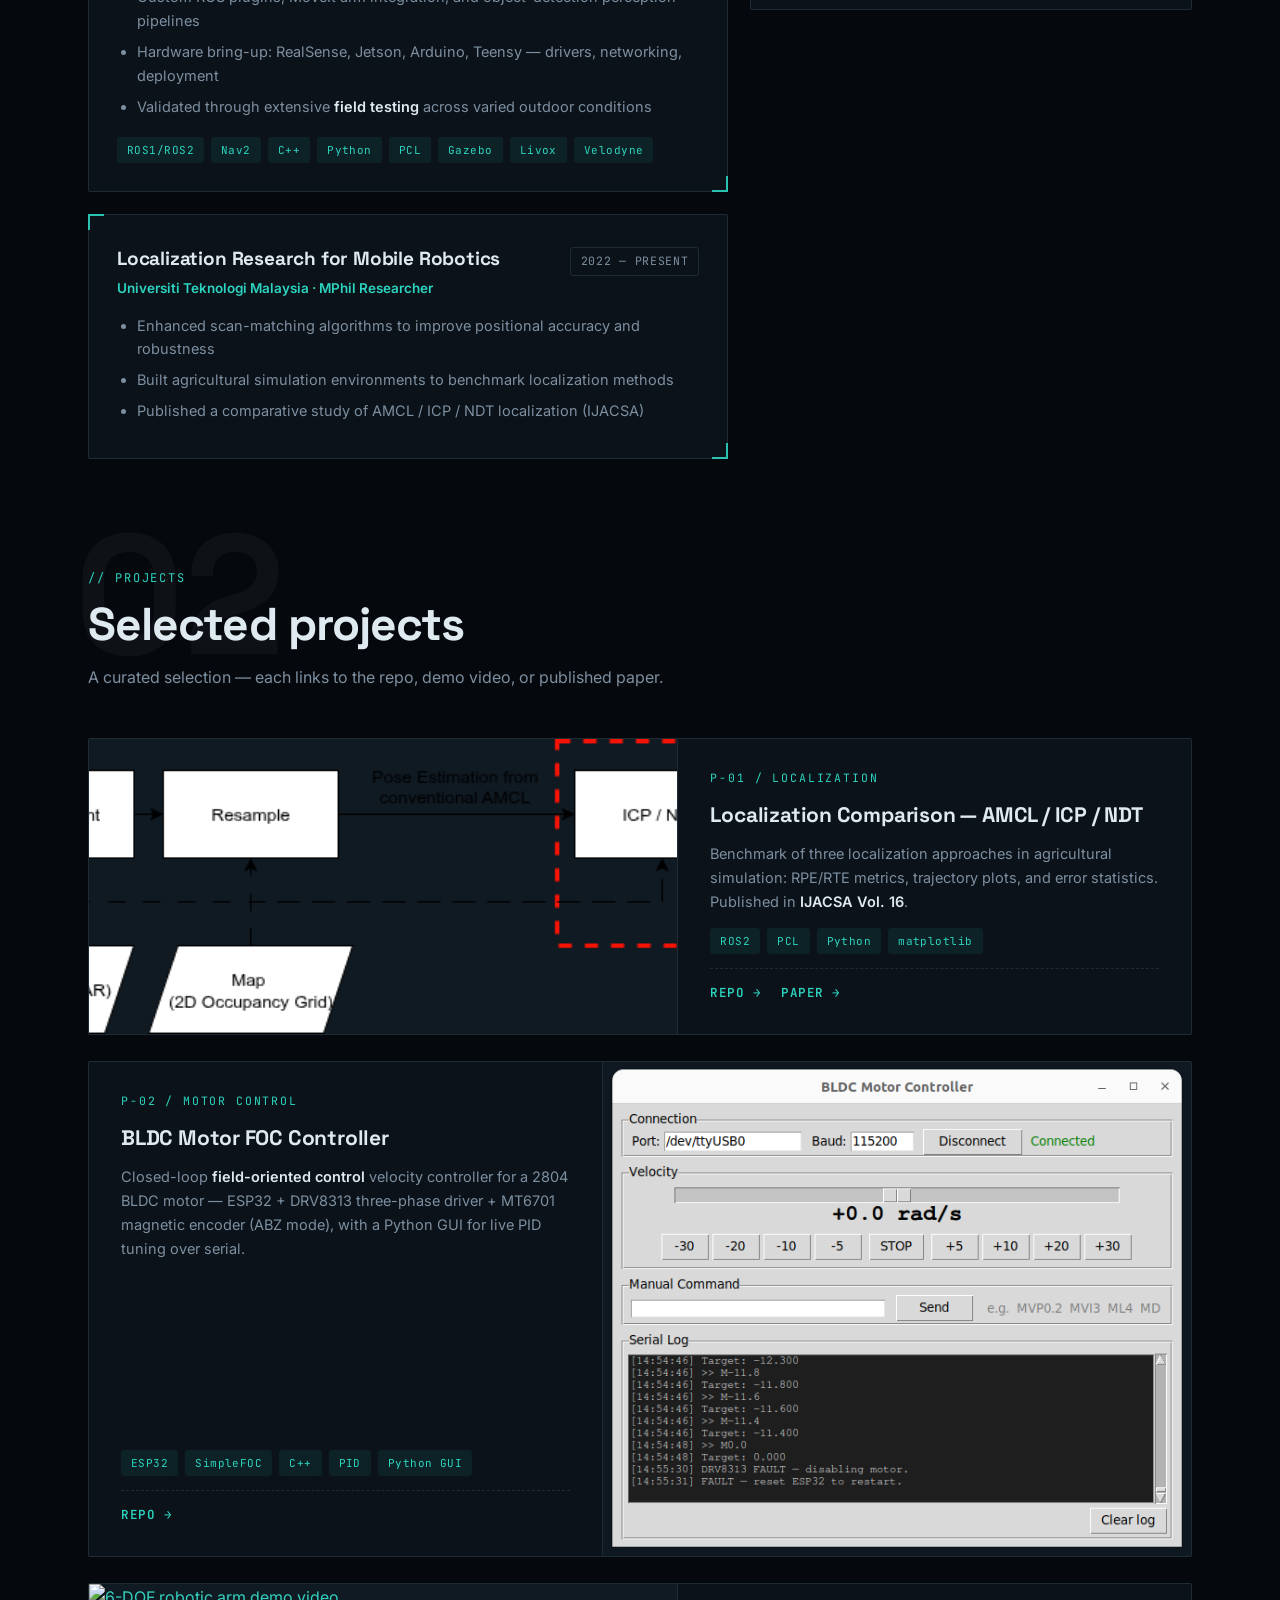
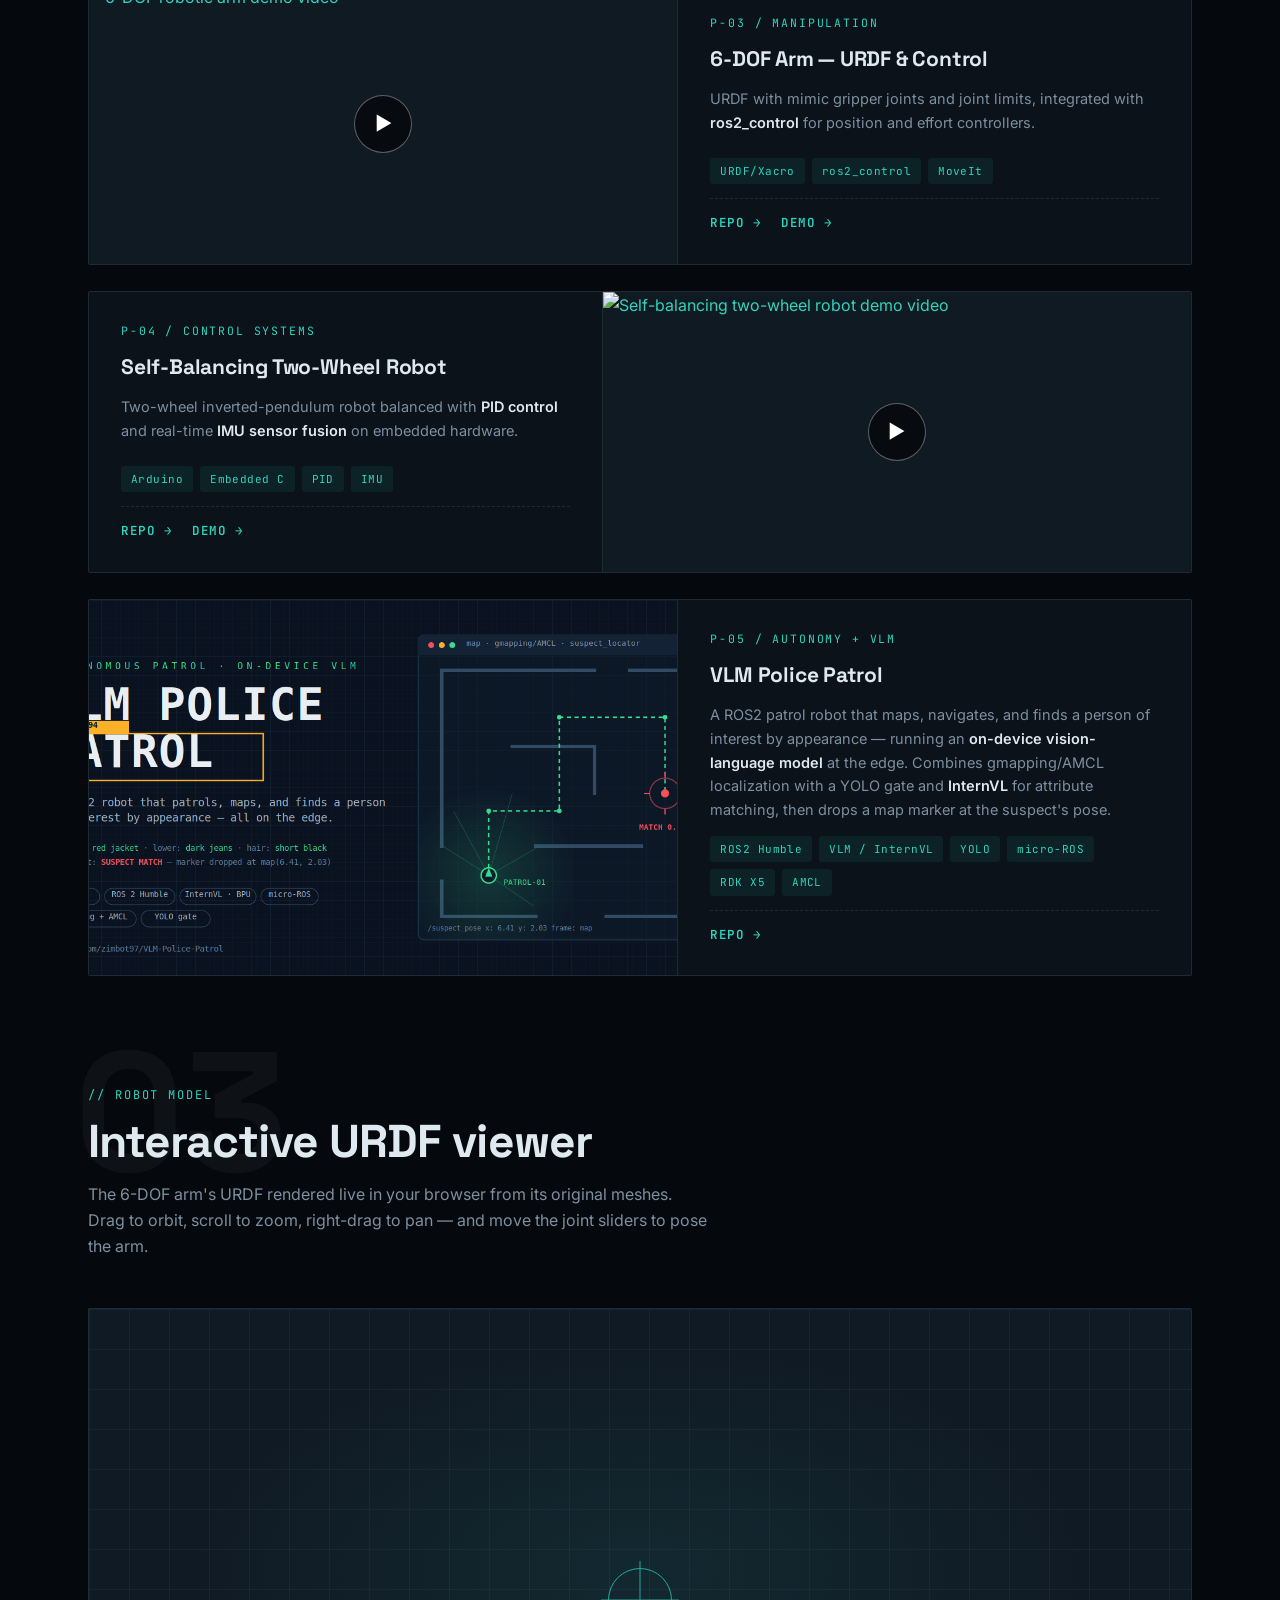
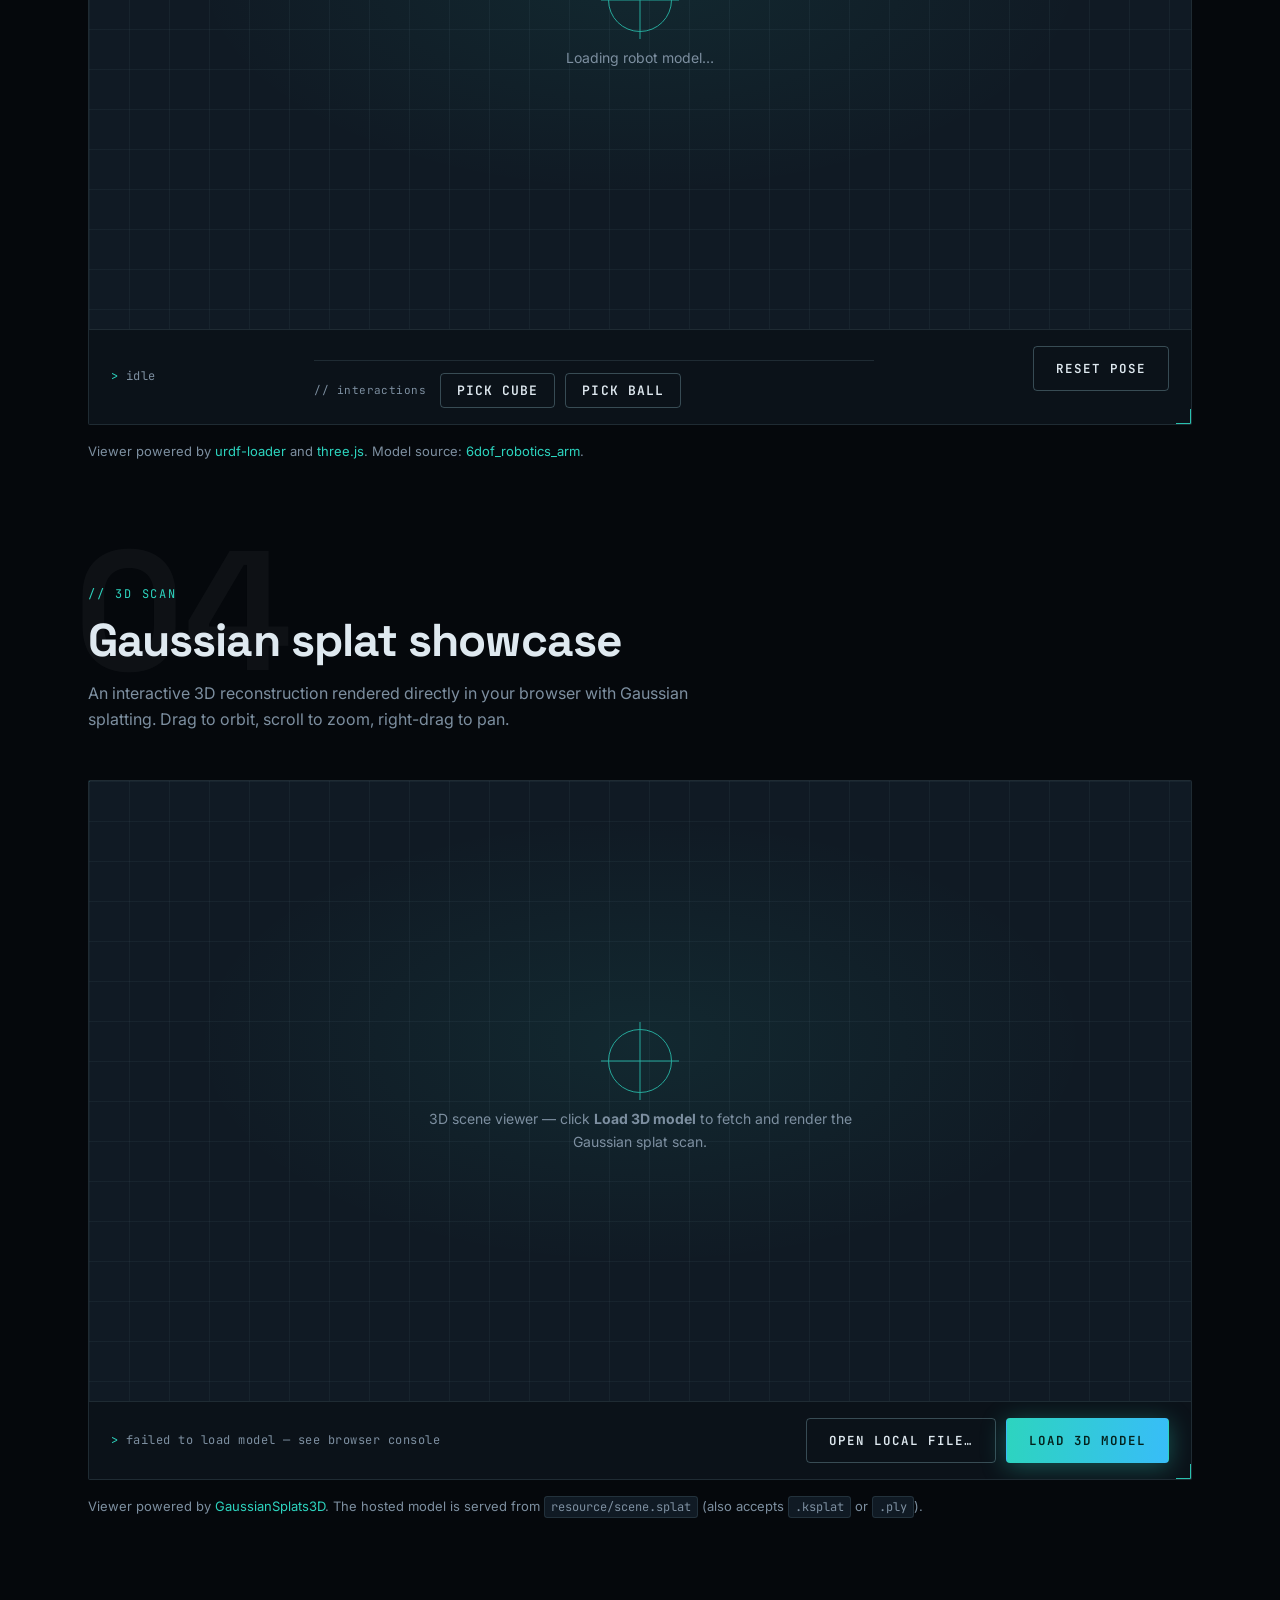
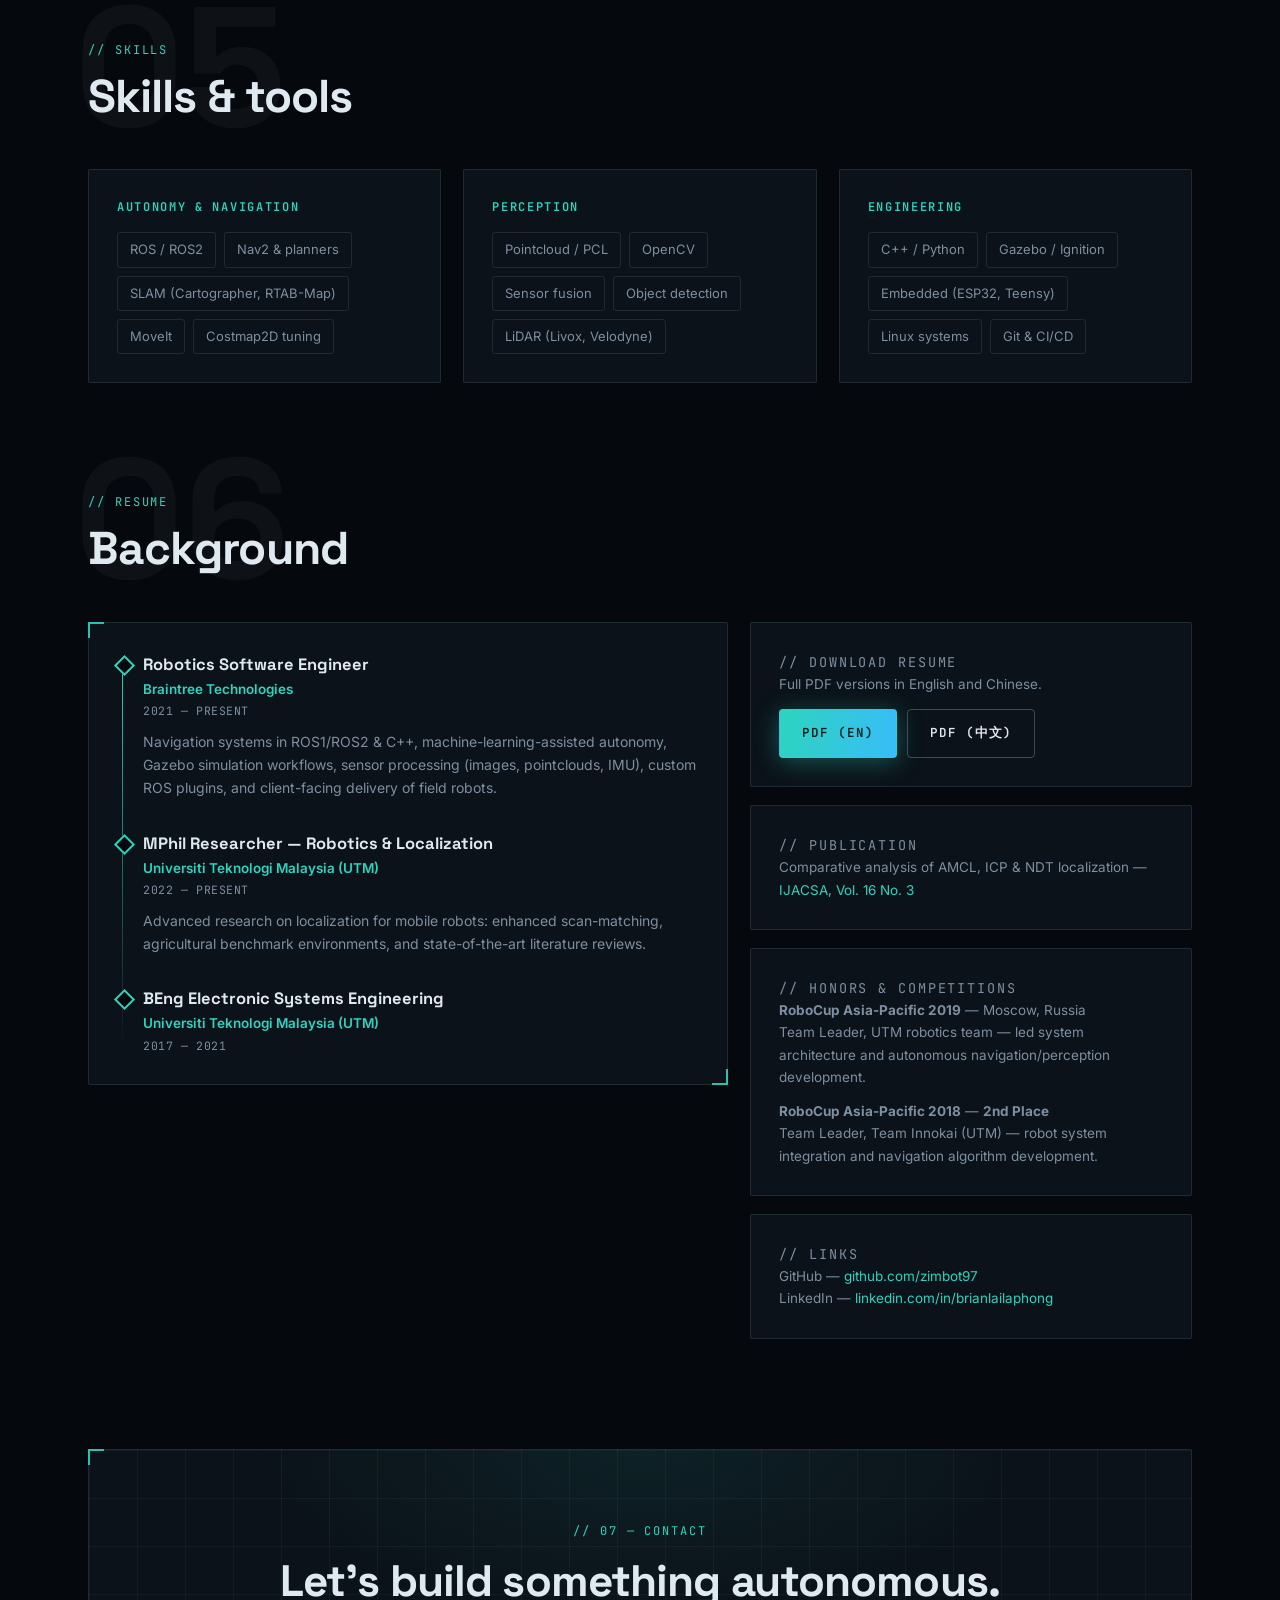
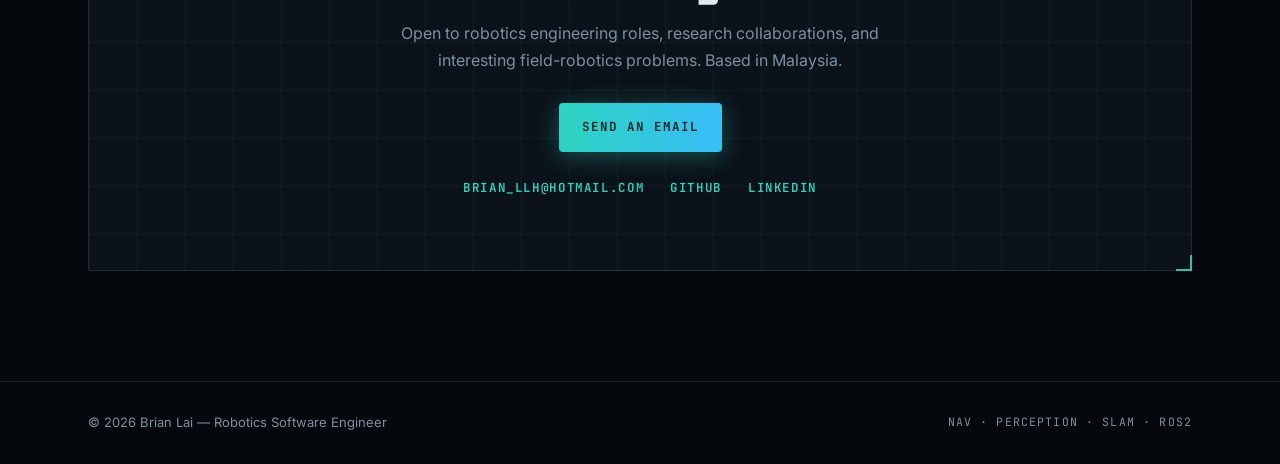
==== commit 2a89fa1e: "Add table, cube, ball, and pick-and-place interaction demos to URDF viewer" ====
--- a/index.html
+++ b/index.html
@@ -341,7 +341,14 @@
         </div>
         <div class="urdf-toolbar">
           <div class="urdf-status mono" id="urdf-status">idle</div>
-          <div class="urdf-controls" id="urdf-controls"></div>
+          <div class="urdf-panel">
+            <div class="urdf-controls" id="urdf-controls"></div>
+            <div class="urdf-tabs" id="urdf-tabs">
+              <span class="urdf-tabs-label mono">// interactions</span>
+              <button class="btn btn-ghost urdf-tab" data-action="pick-cube">Pick cube</button>
+              <button class="btn btn-ghost urdf-tab" data-action="pick-ball">Pick ball</button>
+            </div>
+          </div>
           <div class="splat-actions">
             <button class="btn btn-ghost" id="urdf-reset">Reset pose</button>
           </div>
--- a/assets/style.css
+++ b/assets/style.css
@@ -748,13 +748,31 @@
 .urdf-status { font-size: 12px; color: var(--muted); letter-spacing: 0.04em; align-self: center; }
 .urdf-status::before { content: "> "; color: var(--accent); }
 
+.urdf-panel {
+  display: flex;
+  flex-direction: column;
+  gap: 14px;
+  flex: 1 1 340px;
+  max-width: 560px;
+}
+
 .urdf-controls {
   display: grid;
   grid-template-columns: repeat(2, minmax(180px, 1fr));
   gap: 8px 20px;
-  flex: 1 1 340px;
-  max-width: 560px;
-}
+}
+
+.urdf-tabs {
+  display: flex;
+  align-items: center;
+  flex-wrap: wrap;
+  gap: 10px;
+  padding-top: 12px;
+  border-top: 1px solid var(--border);
+}
+.urdf-tabs-label { font-size: 11px; color: var(--muted); letter-spacing: 0.04em; margin-right: 4px; }
+.urdf-tab { padding: 8px 16px; font-size: 13px; }
+.urdf-tab:disabled { opacity: 0.45; cursor: default; }
 
 .urdf-slider {
   display: grid;
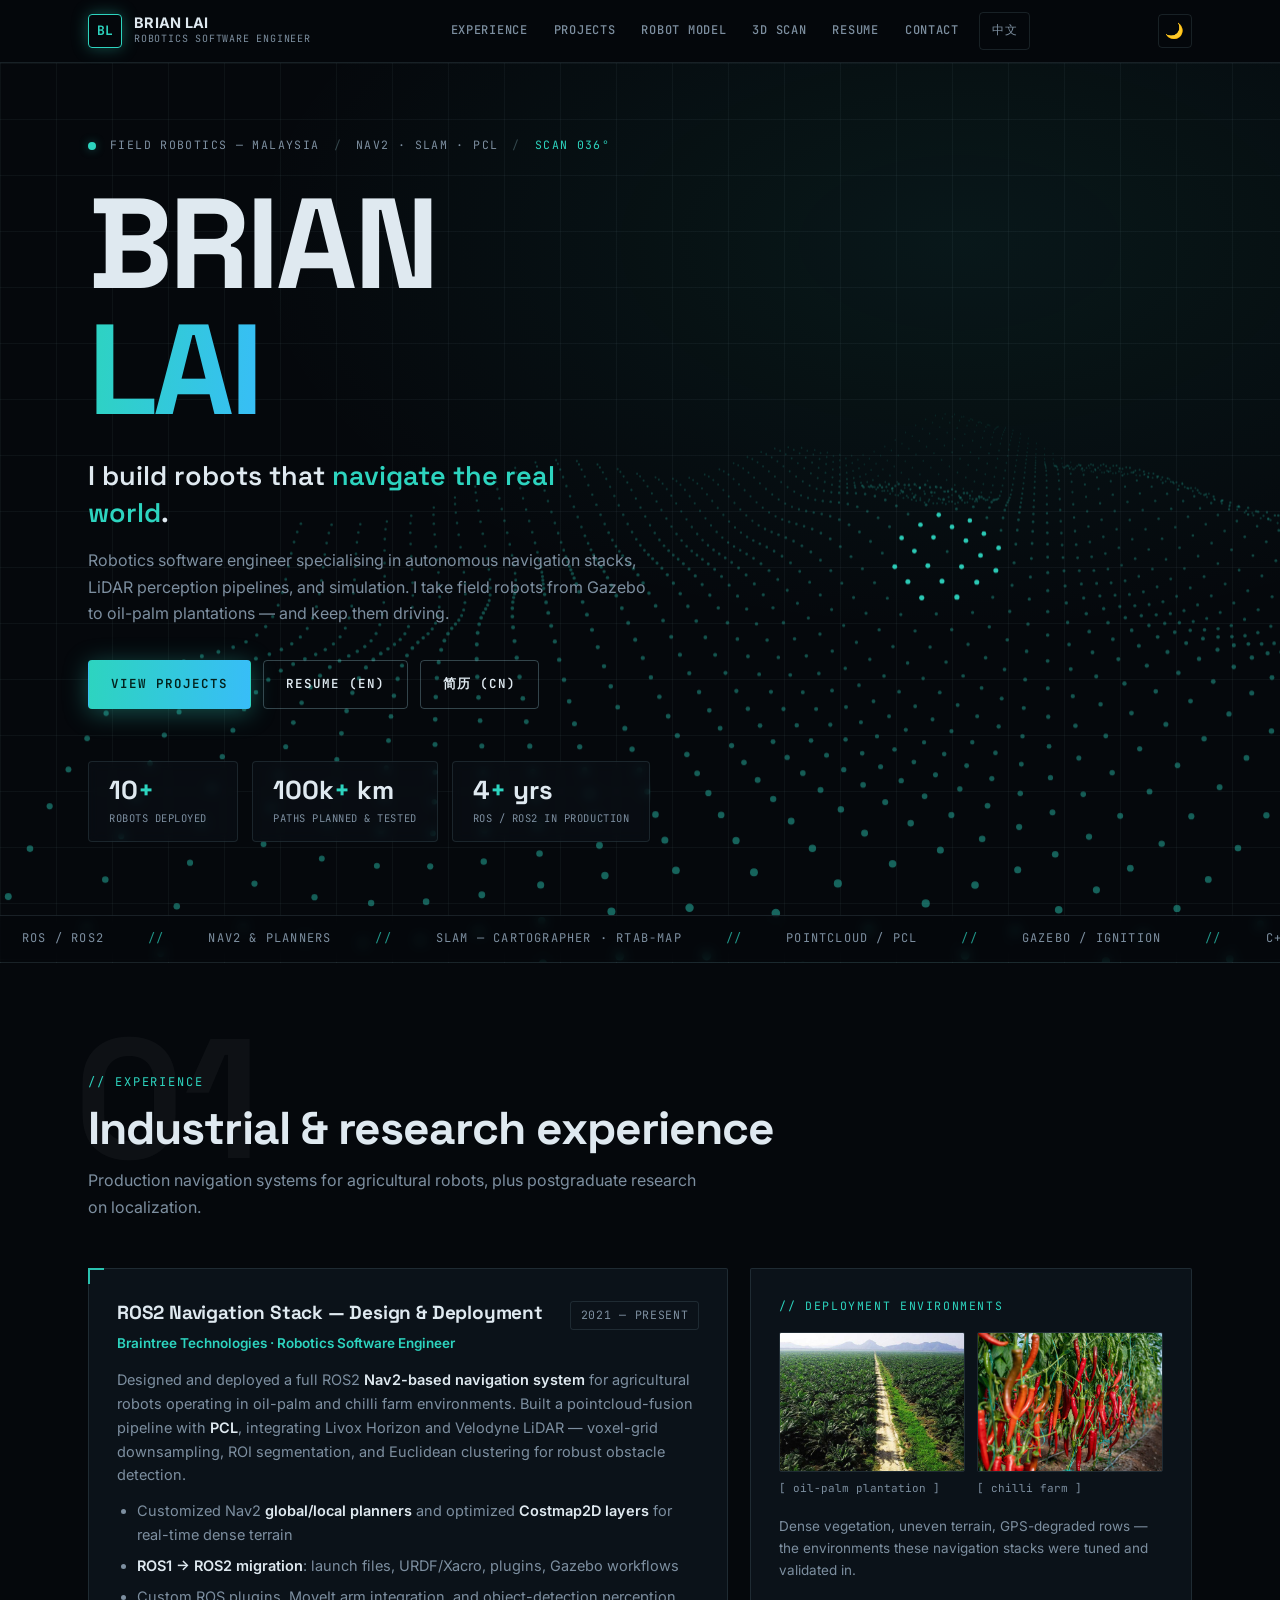
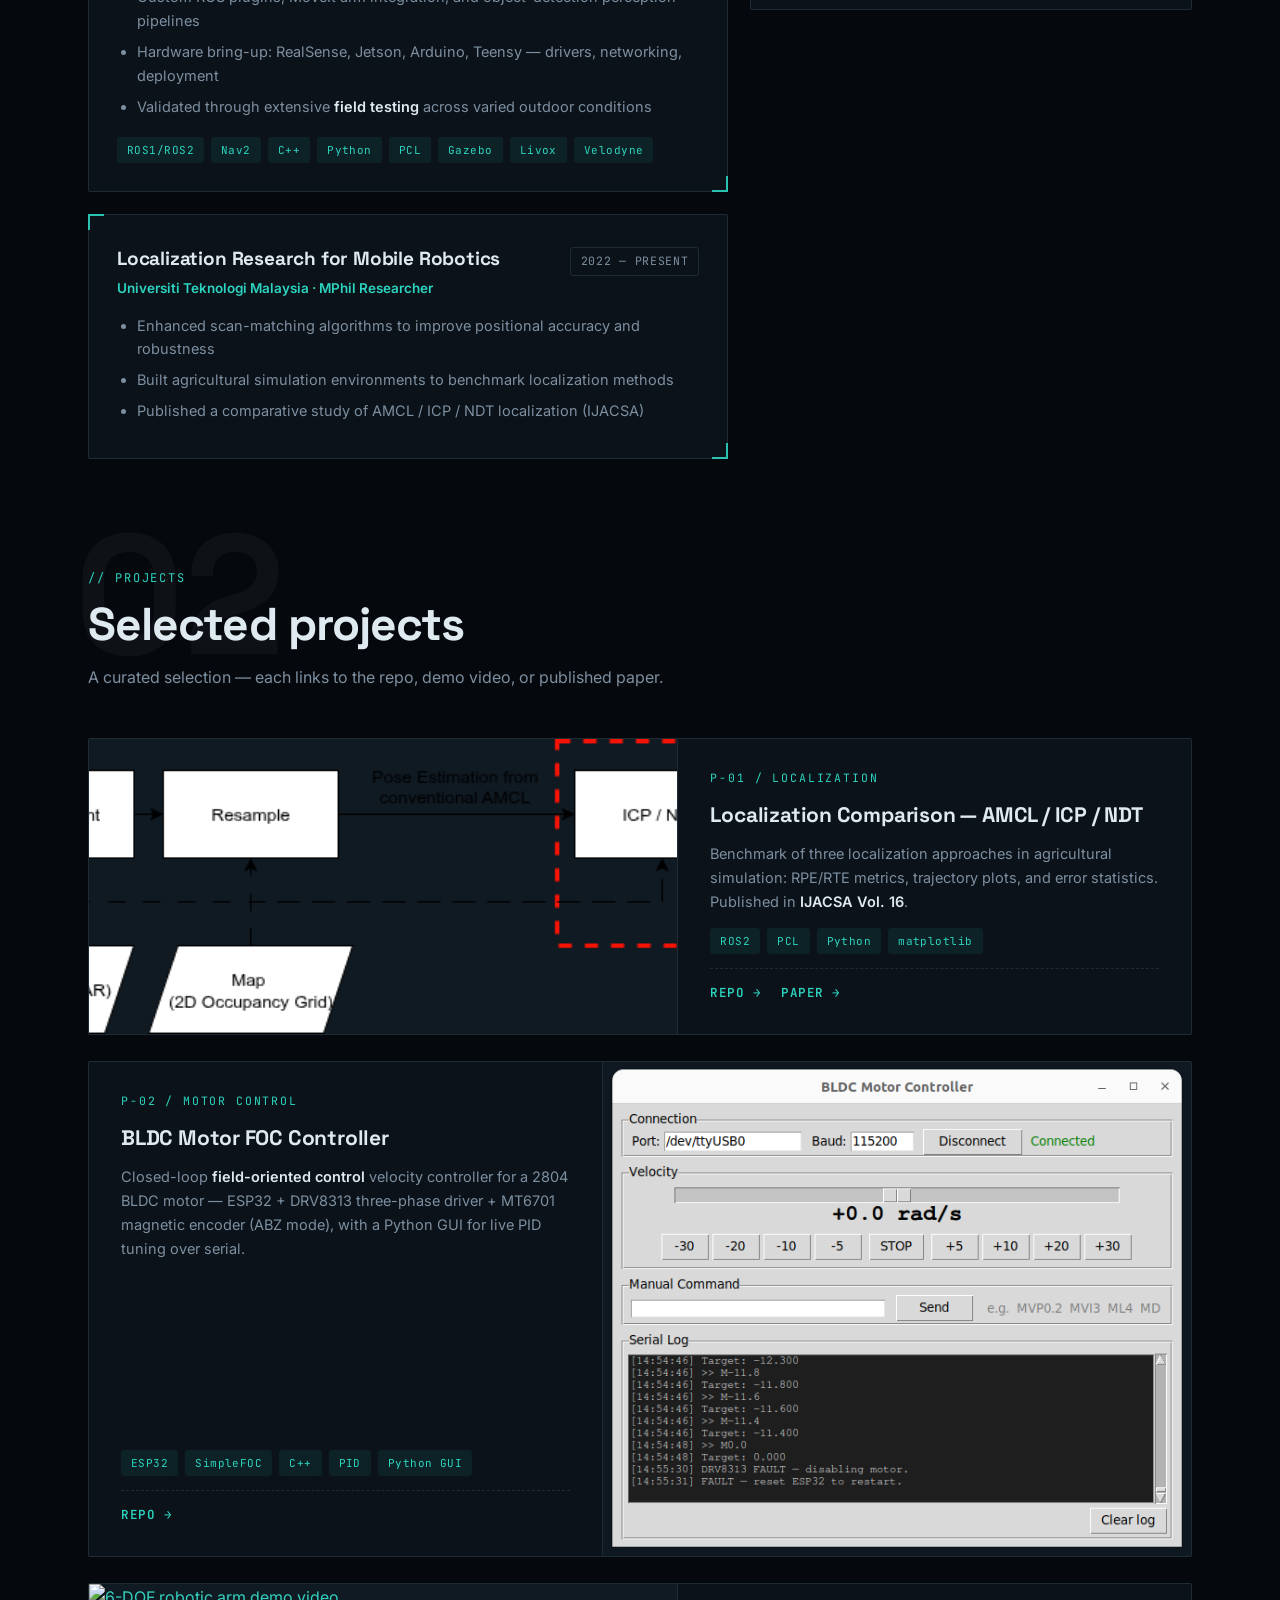
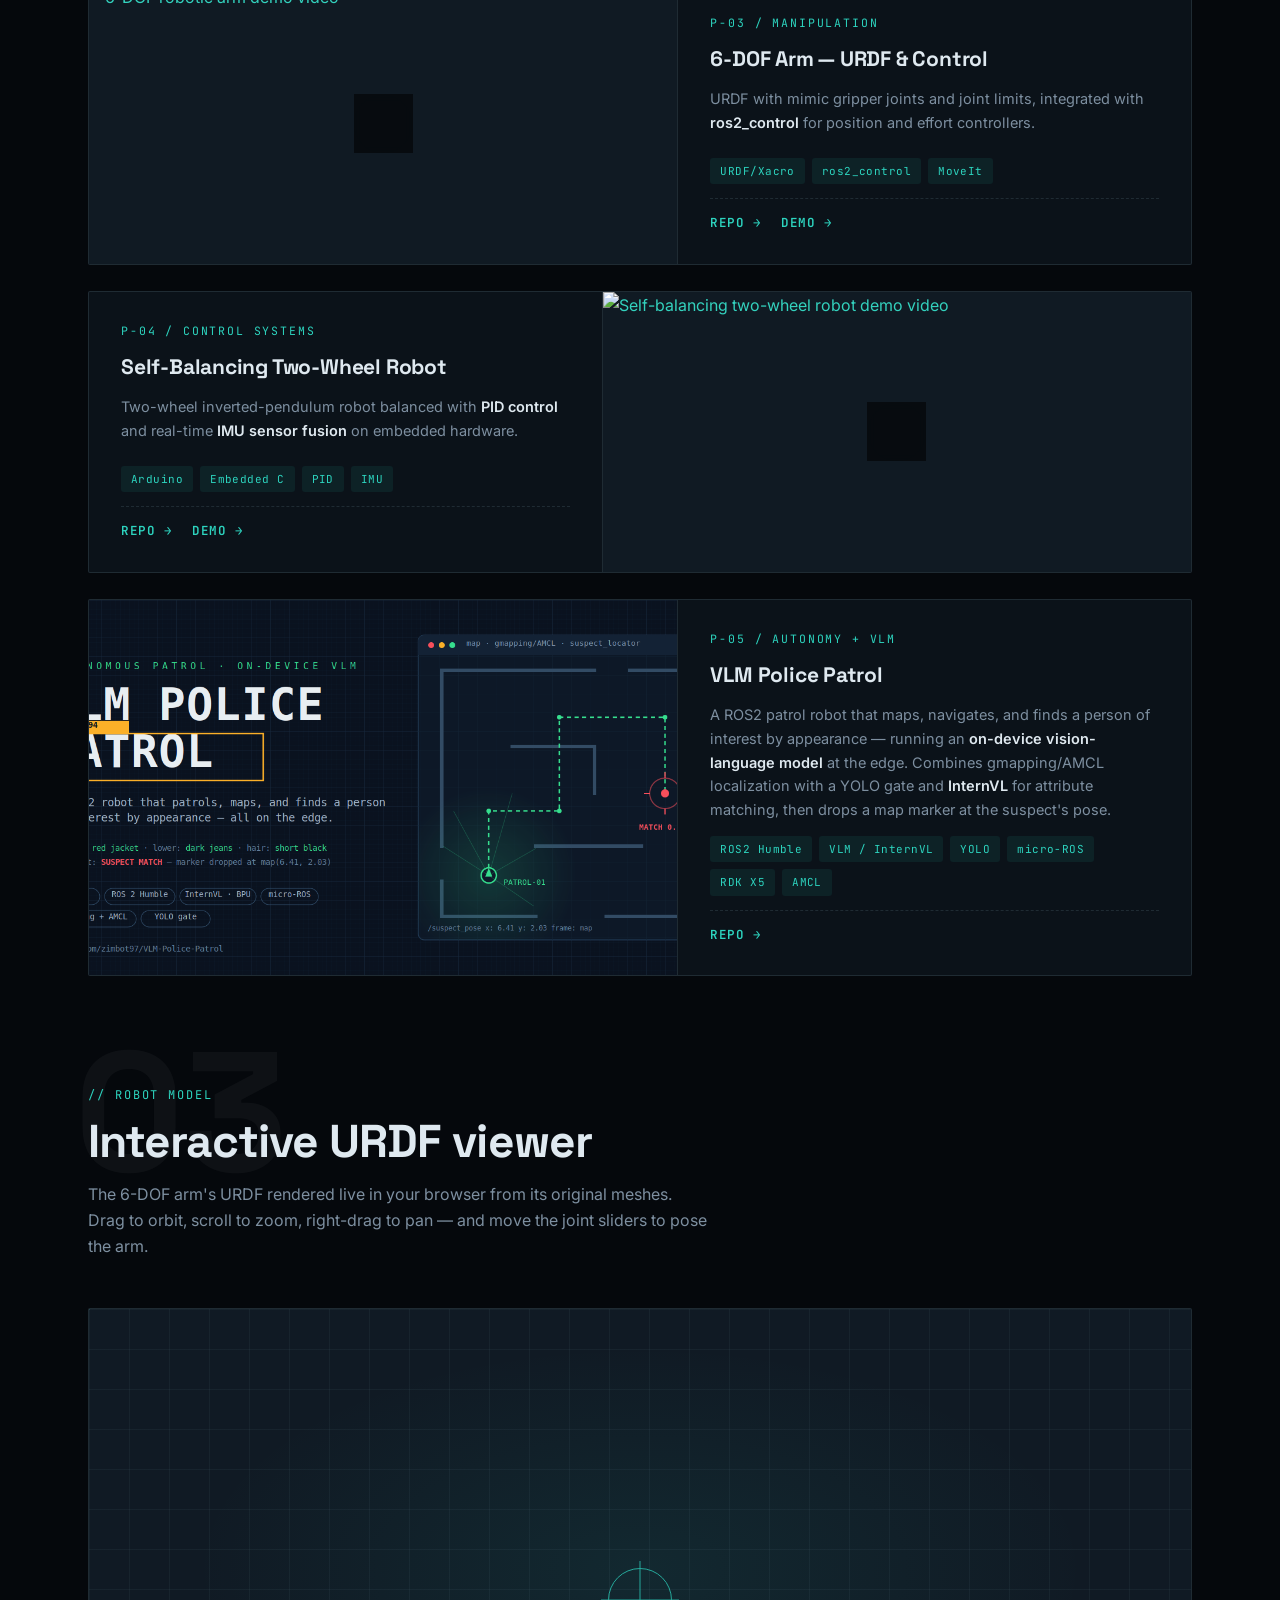
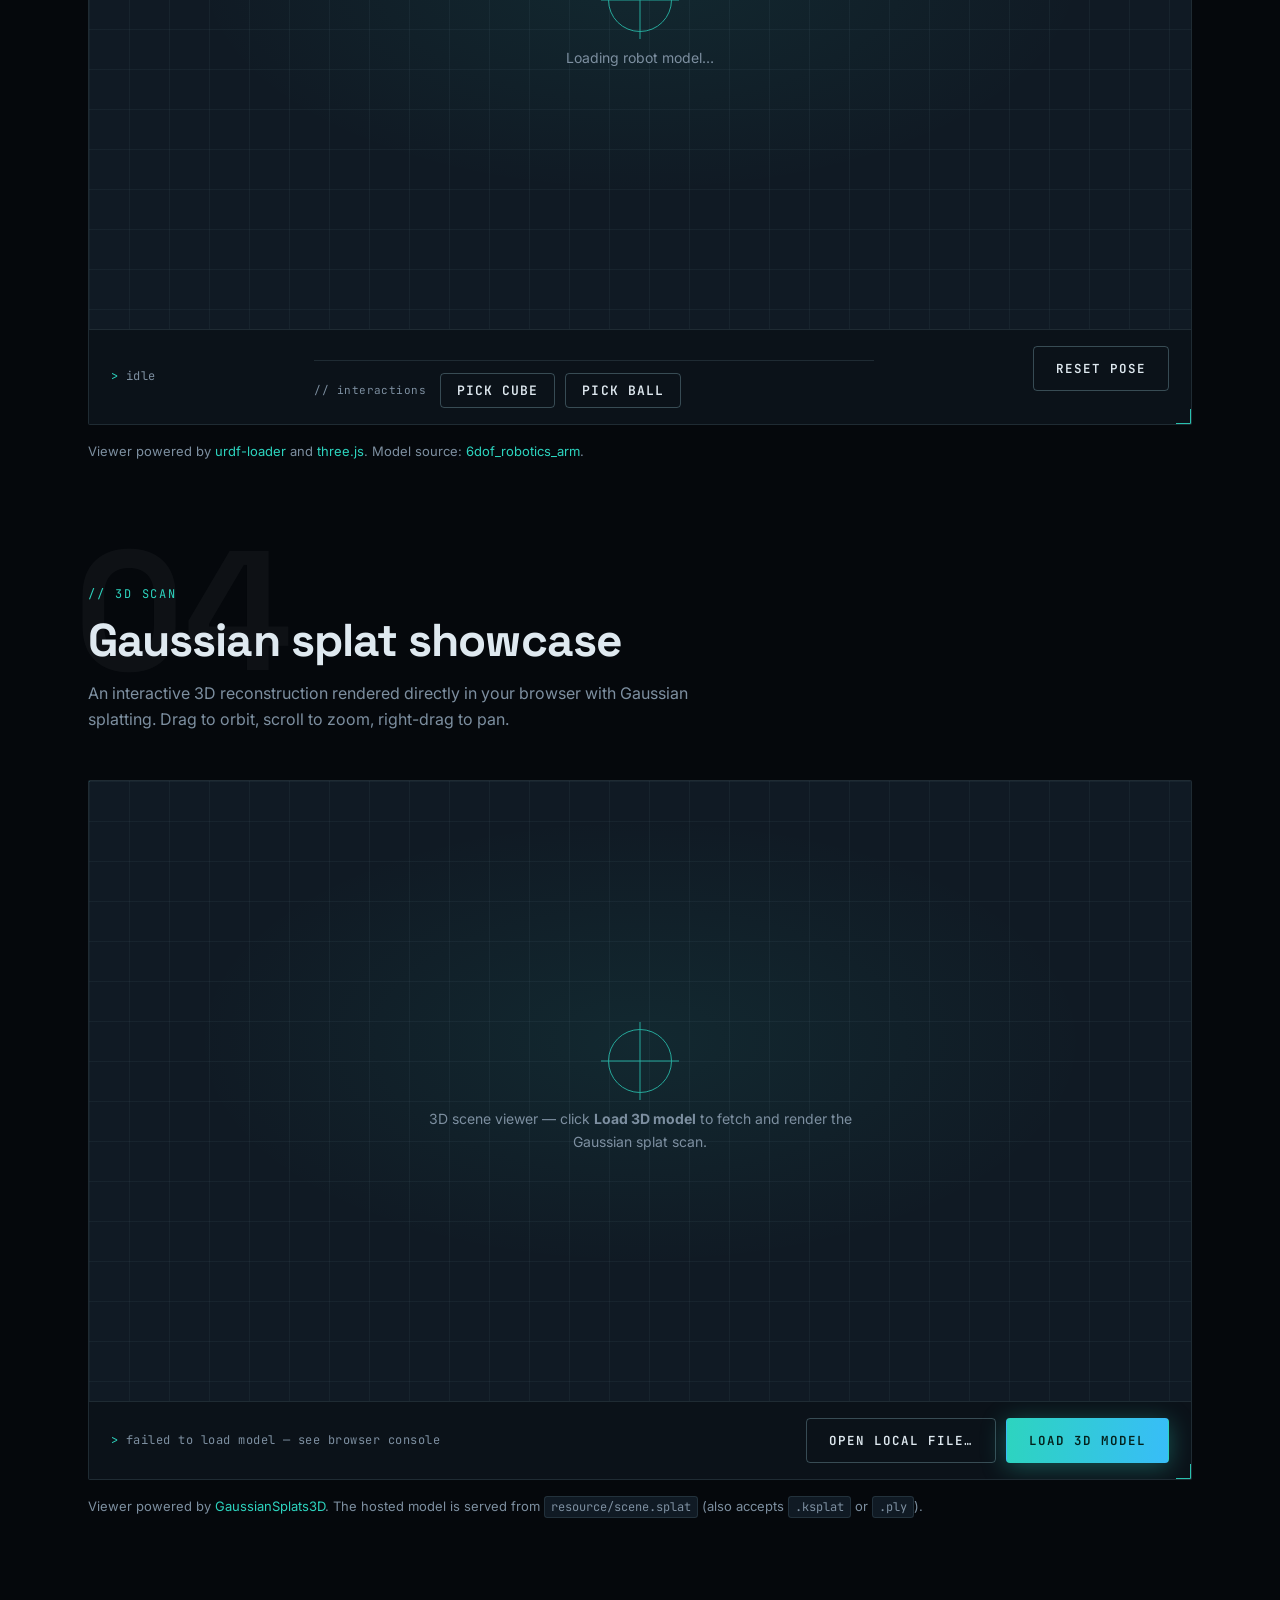
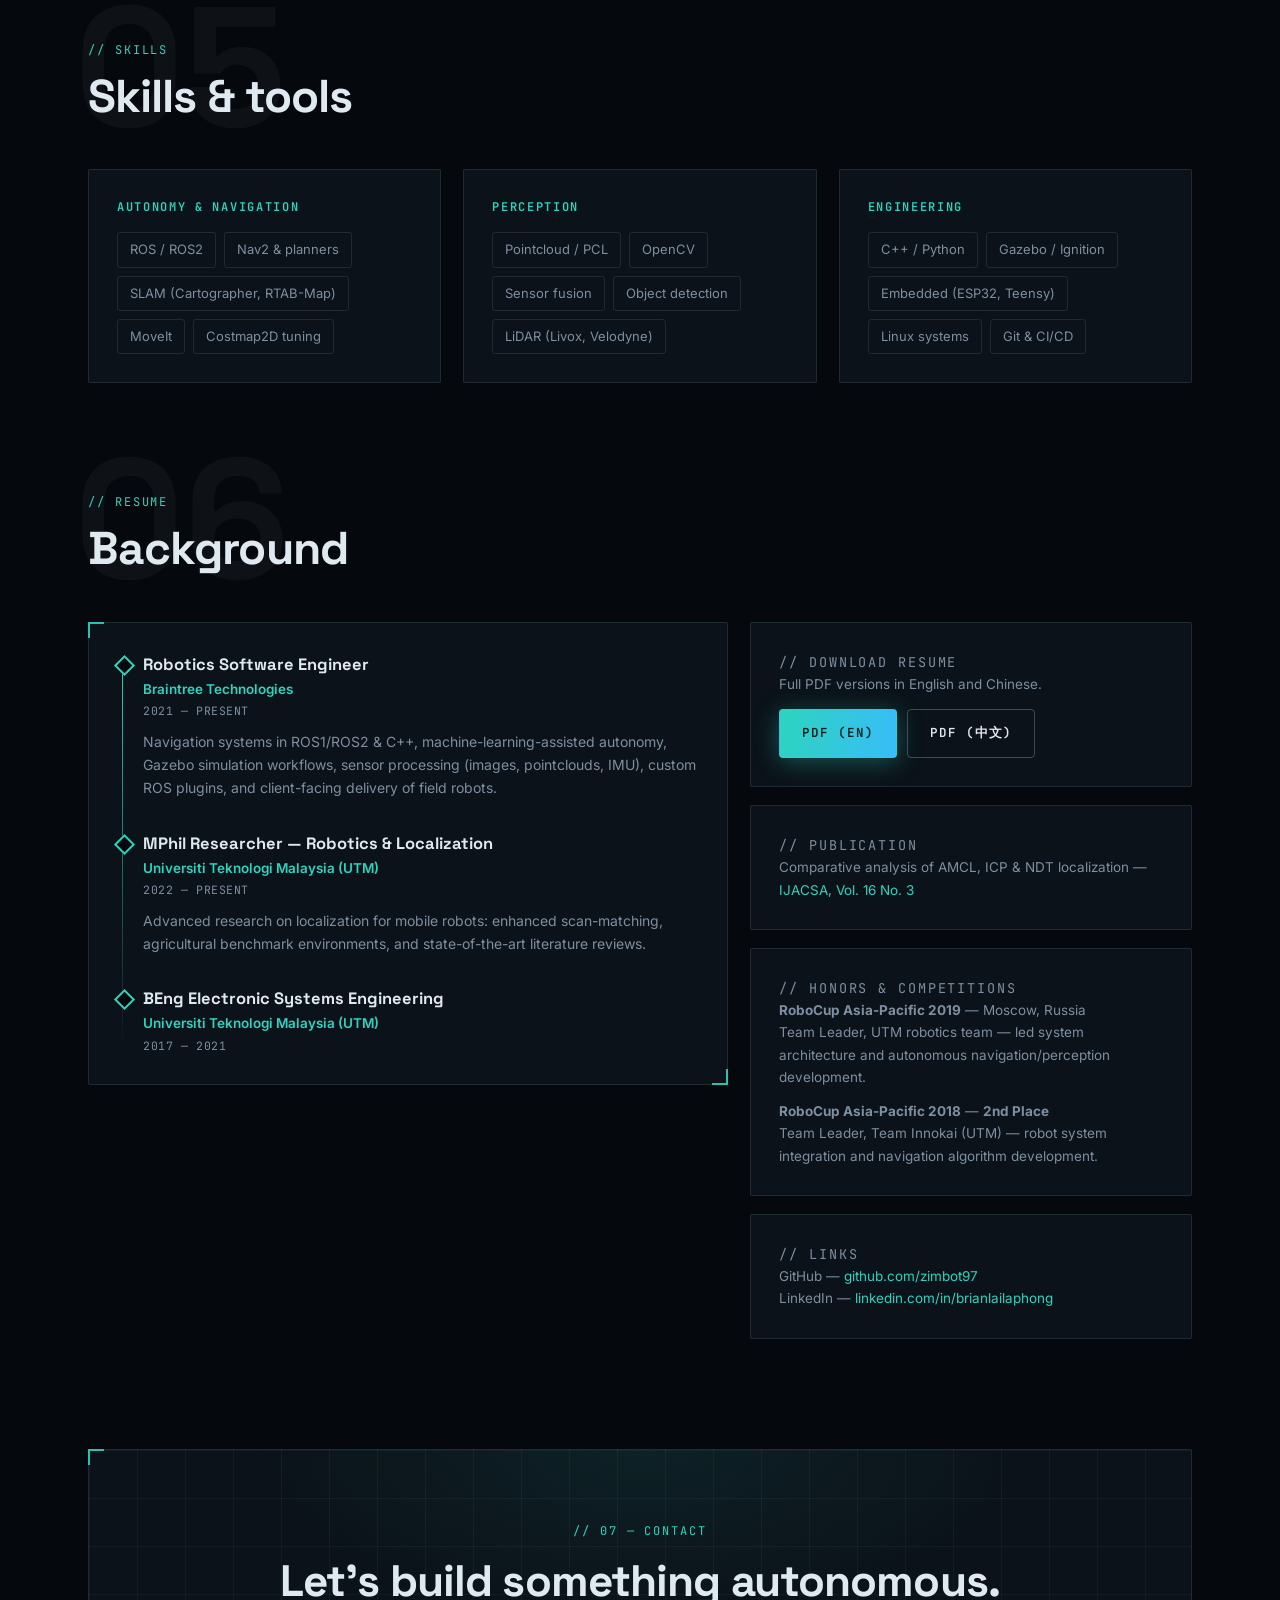
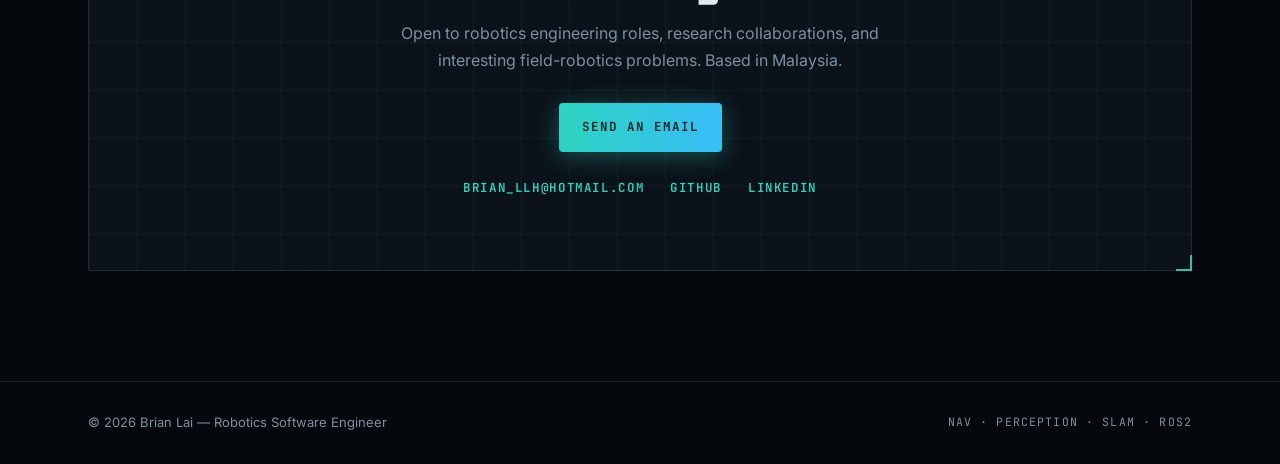
==== commit a2afcff5: "Add BL favicon; restore gripper_base_joint (wrist rotation) slider" ====
--- a/index.html
+++ b/index.html
@@ -12,6 +12,11 @@
   <link rel="preconnect" href="https://fonts.googleapis.com" />
   <link rel="preconnect" href="https://fonts.gstatic.com" crossorigin />
   <link href="https://fonts.googleapis.com/css2?family=Inter:wght@400;500;600;700&family=Space+Grotesk:wght@500;600;700&family=JetBrains+Mono:wght@400;500;600&display=swap" rel="stylesheet" />
+  <link rel="icon" href="./favicon.svg" type="image/svg+xml" />
+  <link rel="icon" href="./resource/favicon-32.png" sizes="32x32" type="image/png" />
+  <link rel="icon" href="./resource/favicon-16.png" sizes="16x16" type="image/png" />
+  <link rel="apple-touch-icon" href="./resource/apple-touch-icon.png" />
+
   <link rel="stylesheet" href="./assets/style.css" />
 
   <!-- Gaussian splat viewer (lazy-loaded on demand by assets/main.js) -->
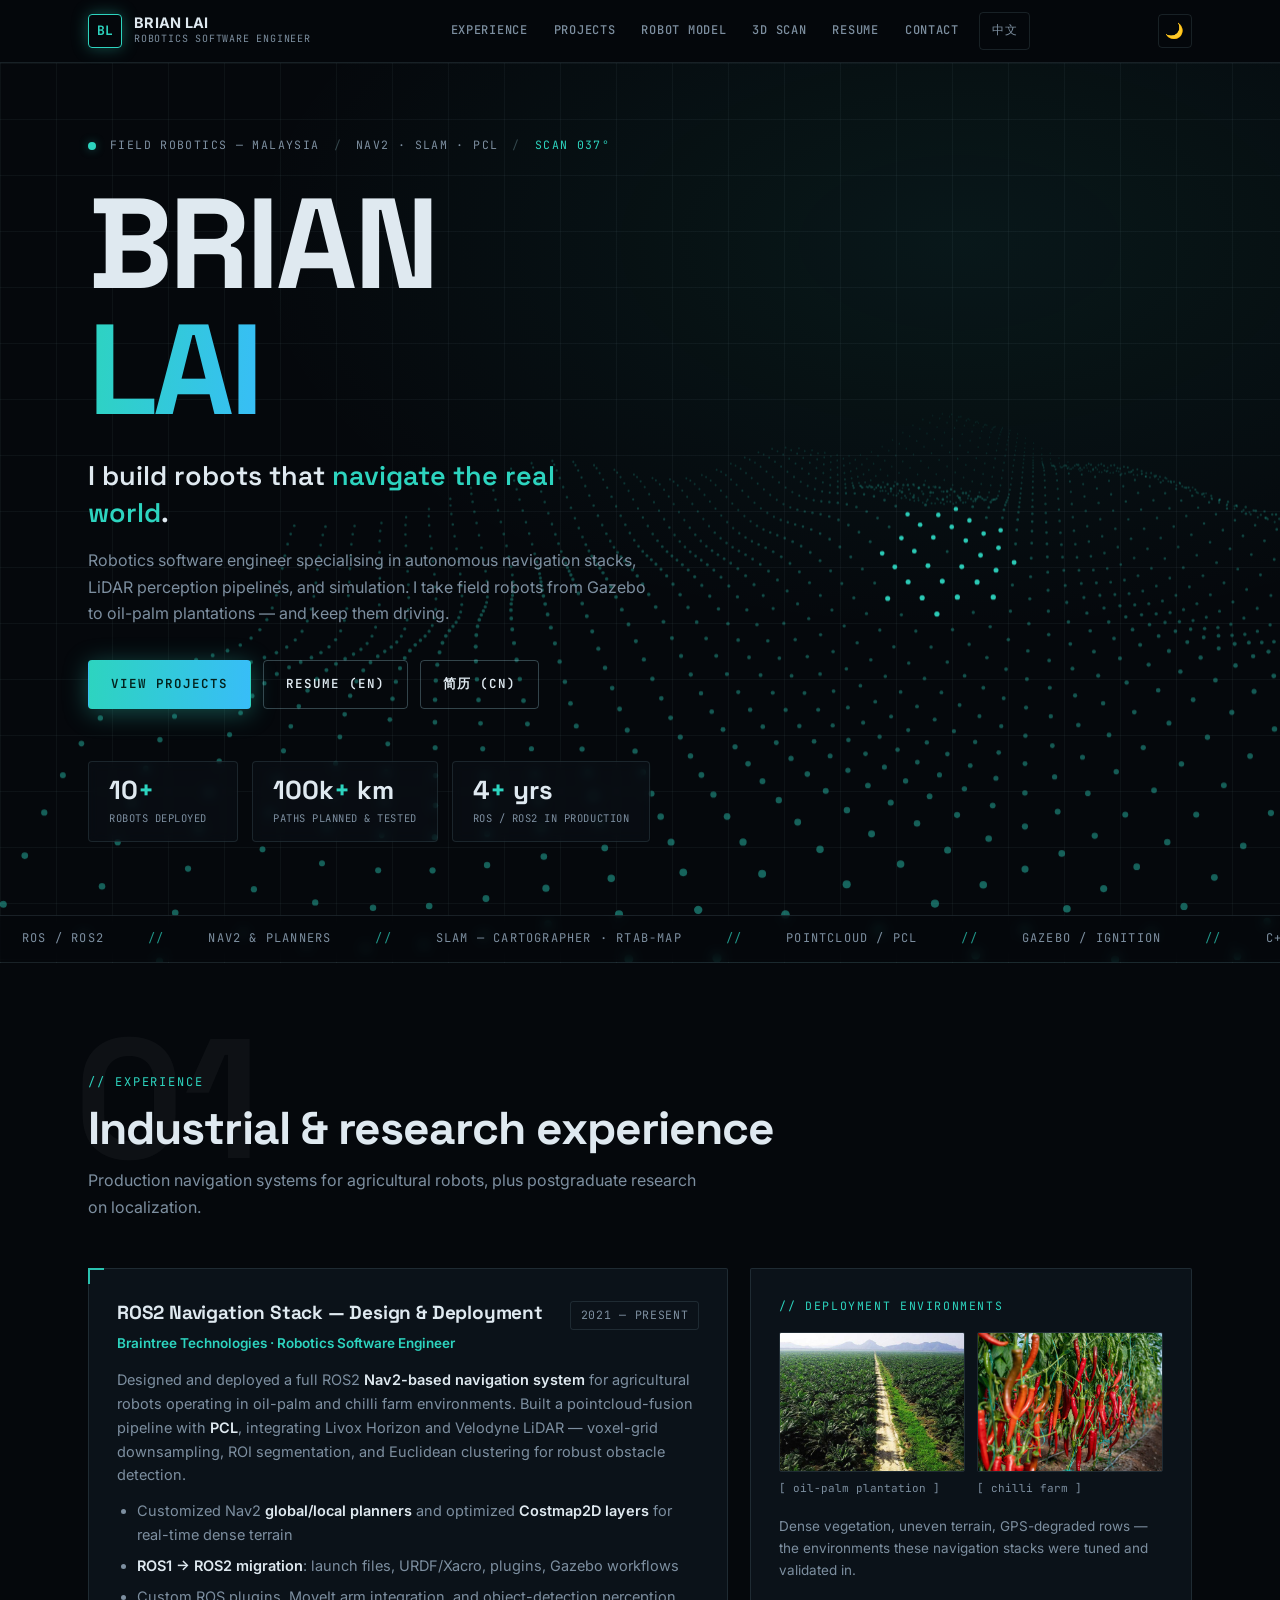
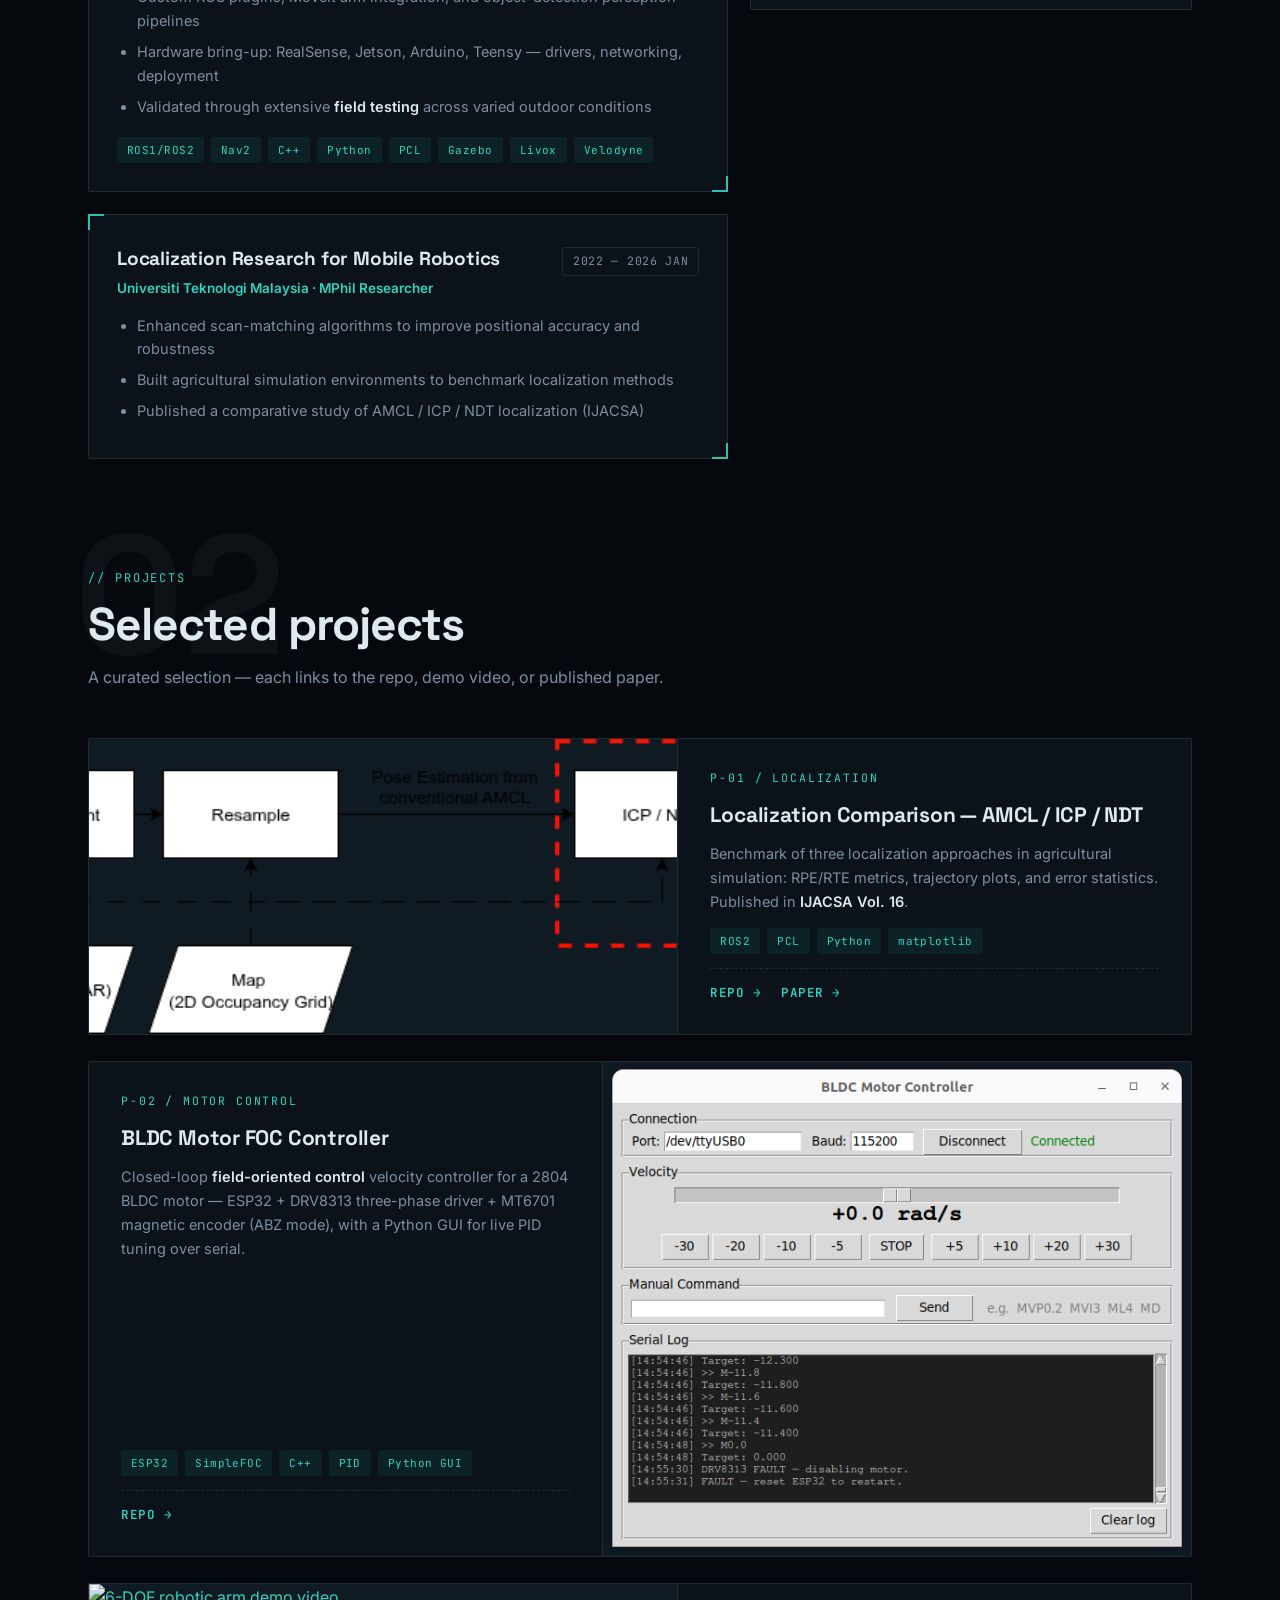
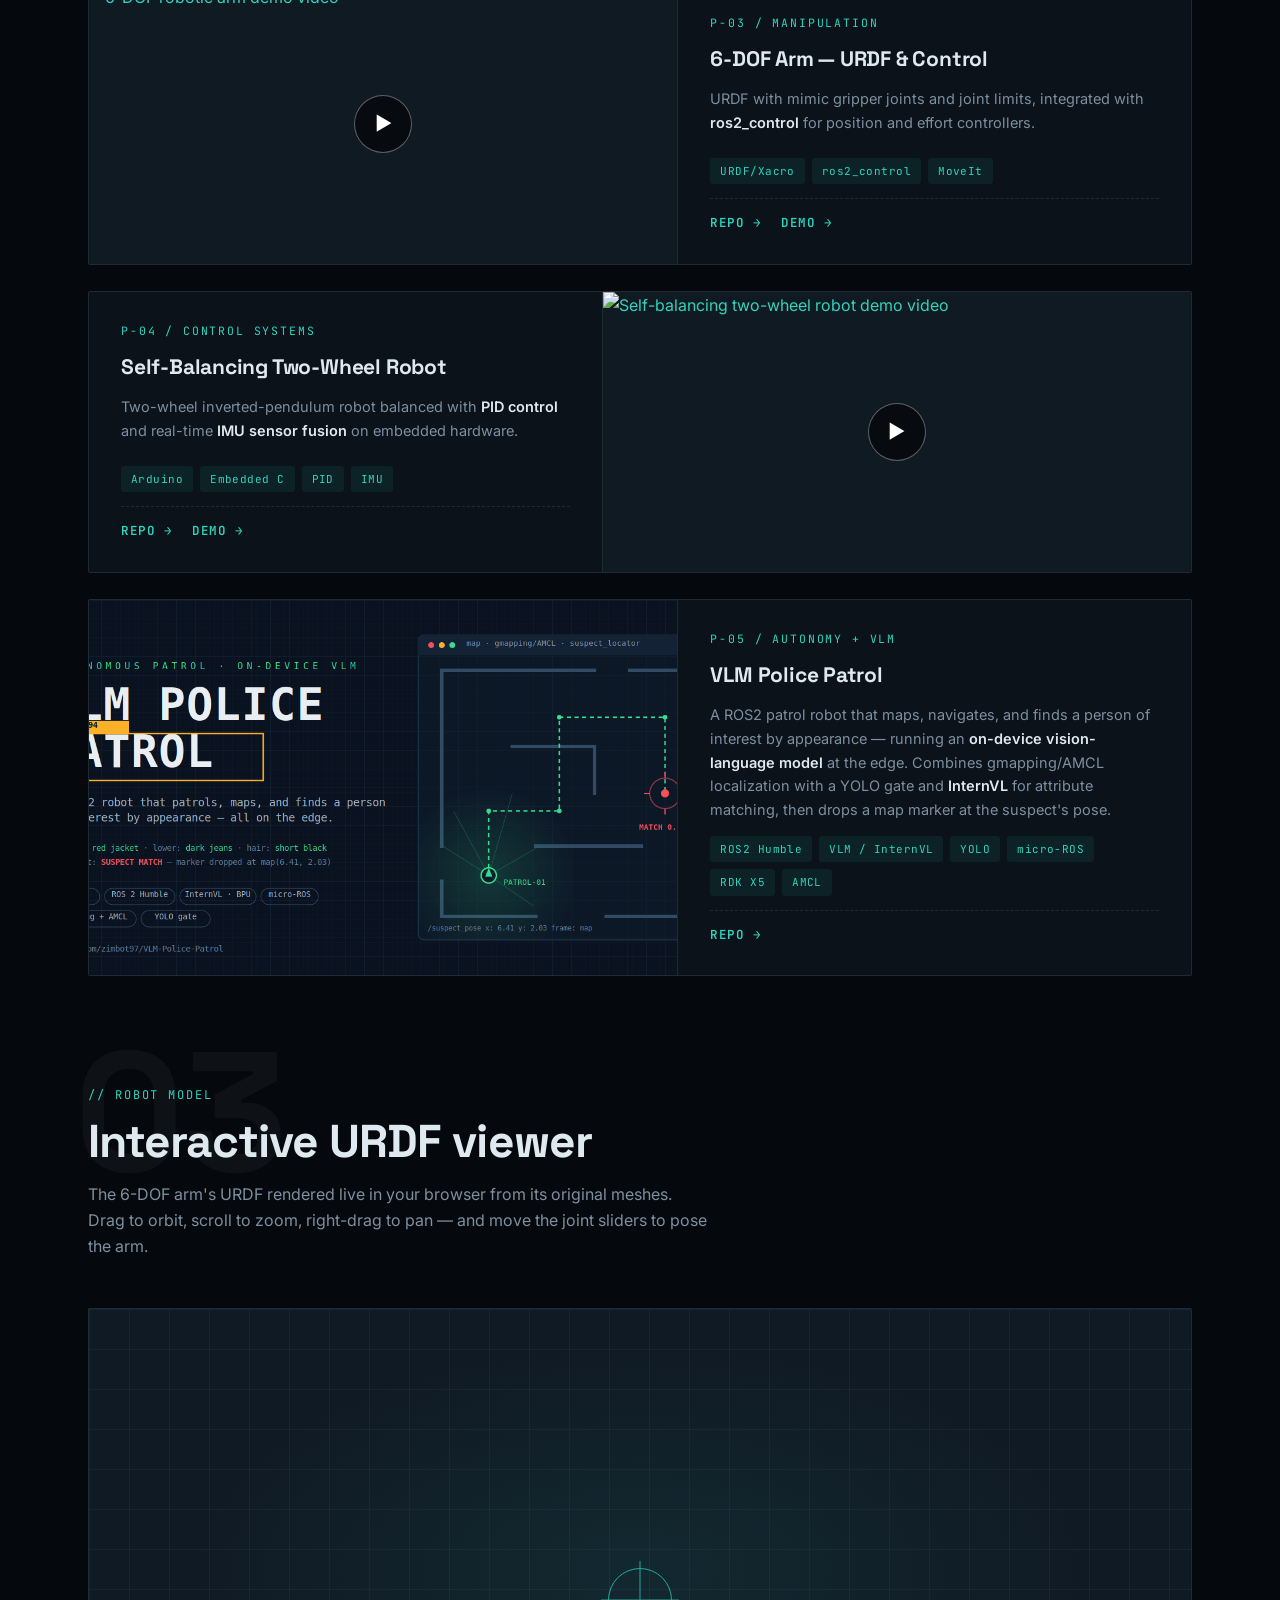
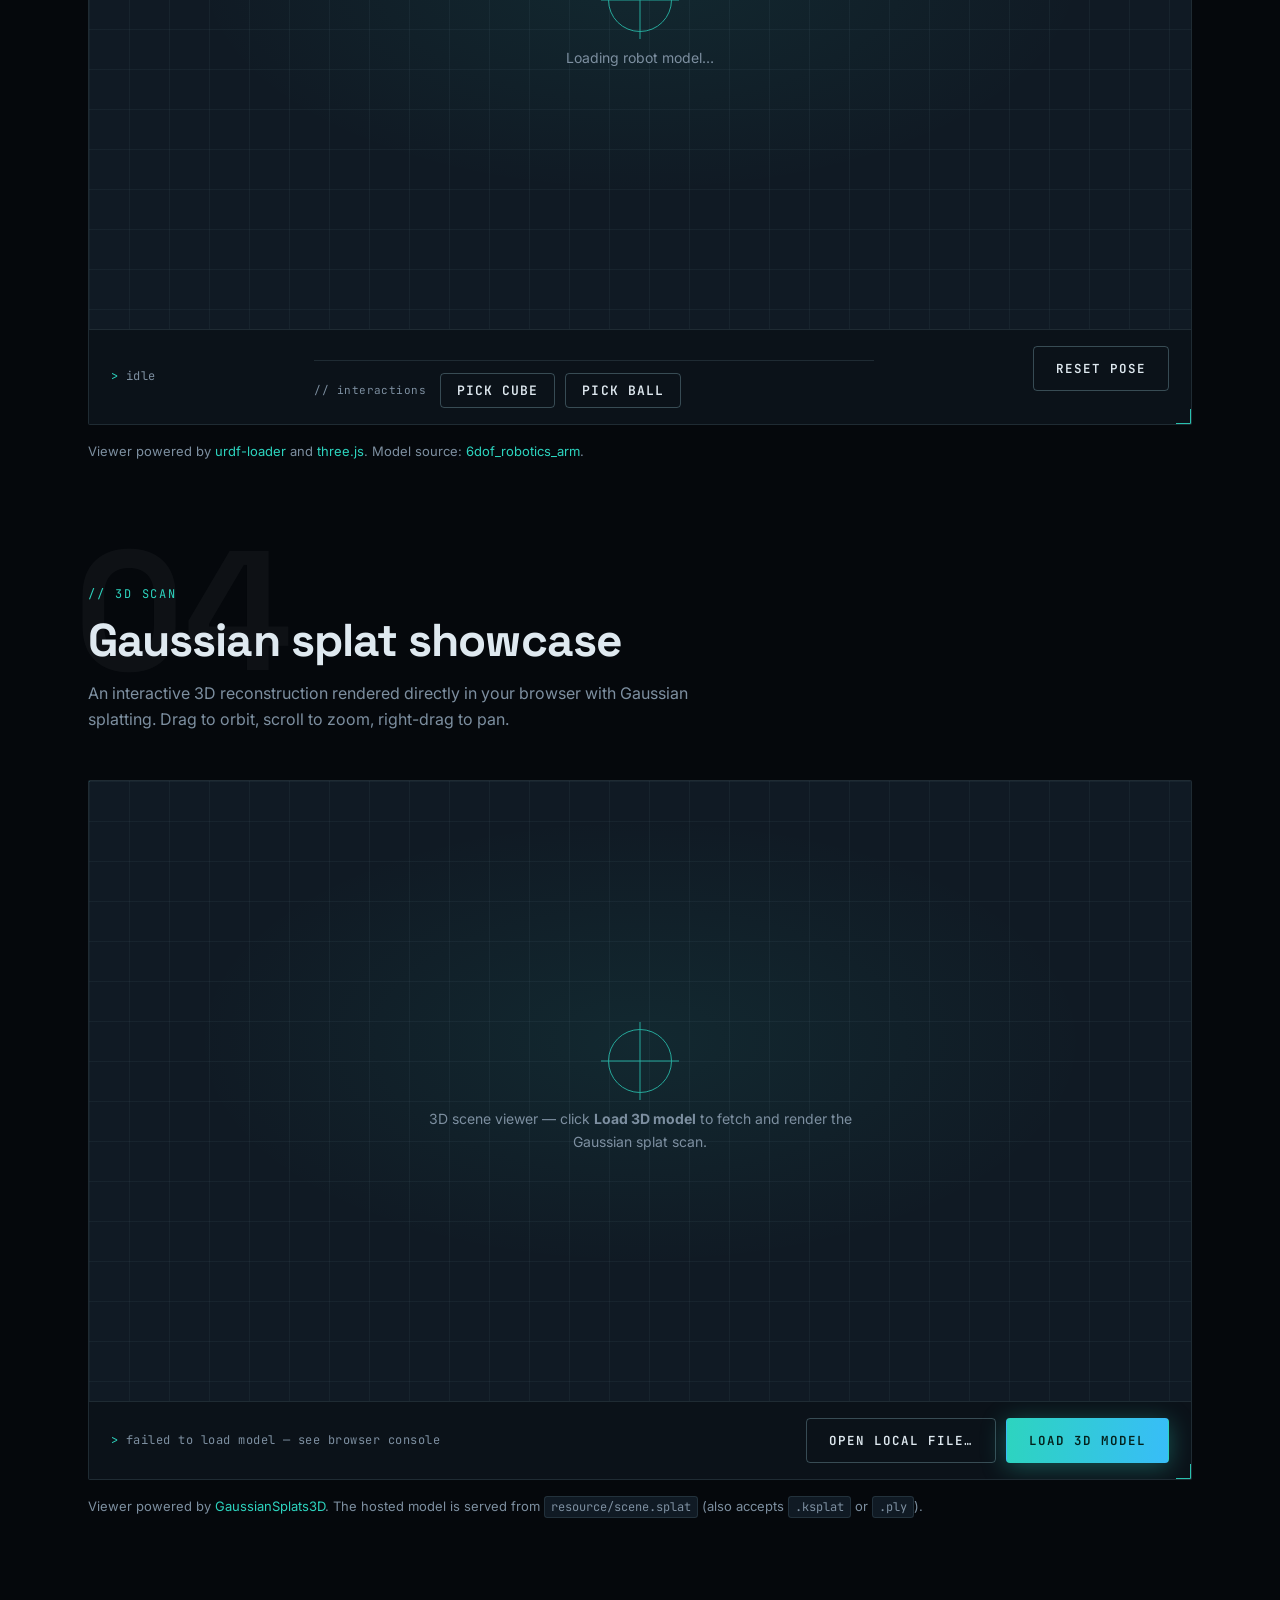
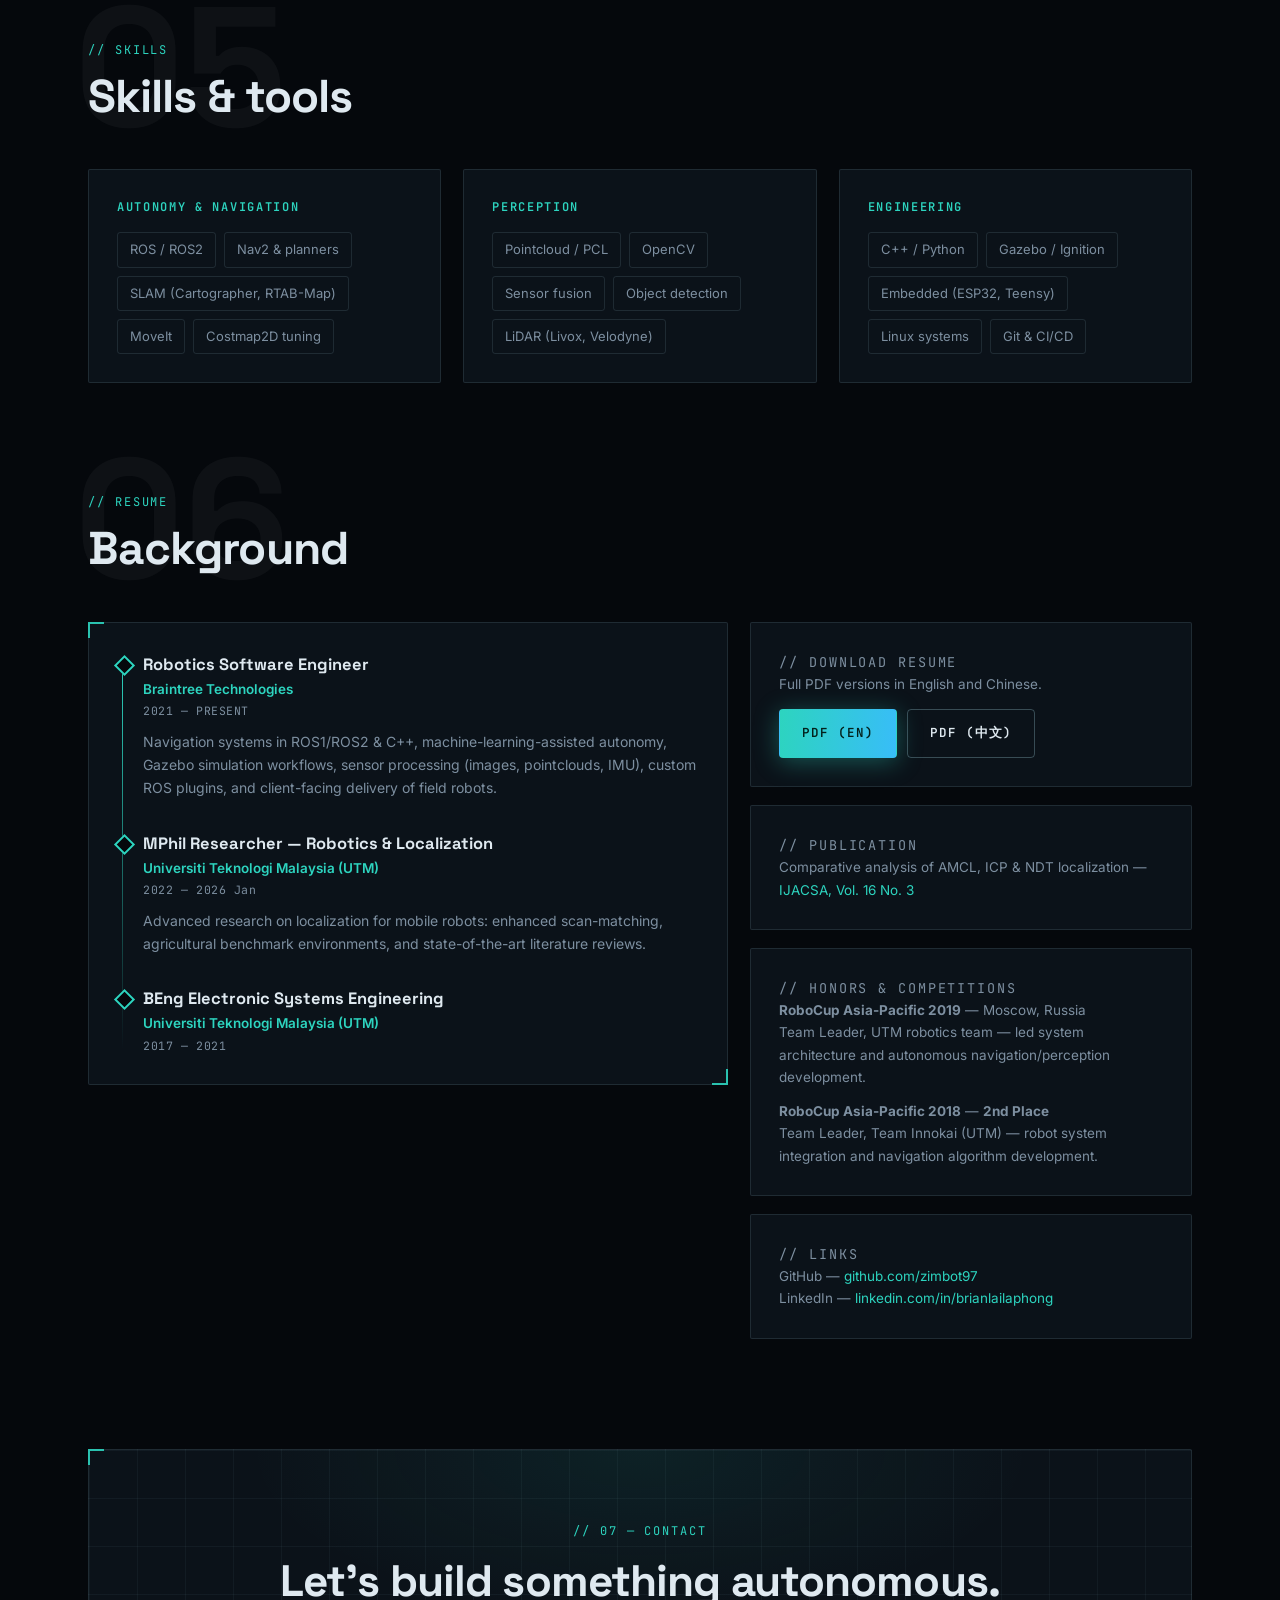
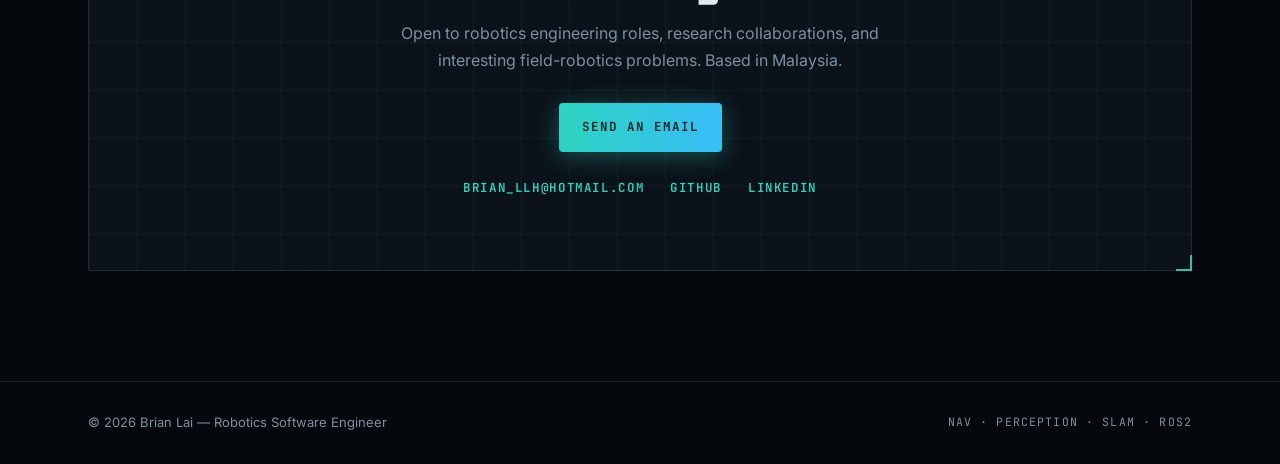
==== commit 923794c0: "Update MPhil end date to 2026 Jan" ====
--- a/index.html
+++ b/index.html
@@ -172,7 +172,7 @@
                 <h3>Localization Research for Mobile Robotics</h3>
                 <div class="exp-org">Universiti Teknologi Malaysia · MPhil Researcher</div>
               </div>
-              <div class="exp-date">2022 — PRESENT</div>
+              <div class="exp-date">2022 — 2026 JAN</div>
             </div>
             <div class="exp-body">
               <ul style="margin-top:0">
@@ -463,7 +463,7 @@
             <div class="timeline-item">
               <h3>MPhil Researcher — Robotics &amp; Localization</h3>
               <div class="where">Universiti Teknologi Malaysia (UTM)</div>
-              <div class="when">2022 — PRESENT</div>
+              <div class="when">2022 — 2026 Jan</div>
               <p>Advanced research on localization for mobile robots: enhanced scan-matching,
                  agricultural benchmark environments, and state-of-the-art literature reviews.</p>
             </div>
